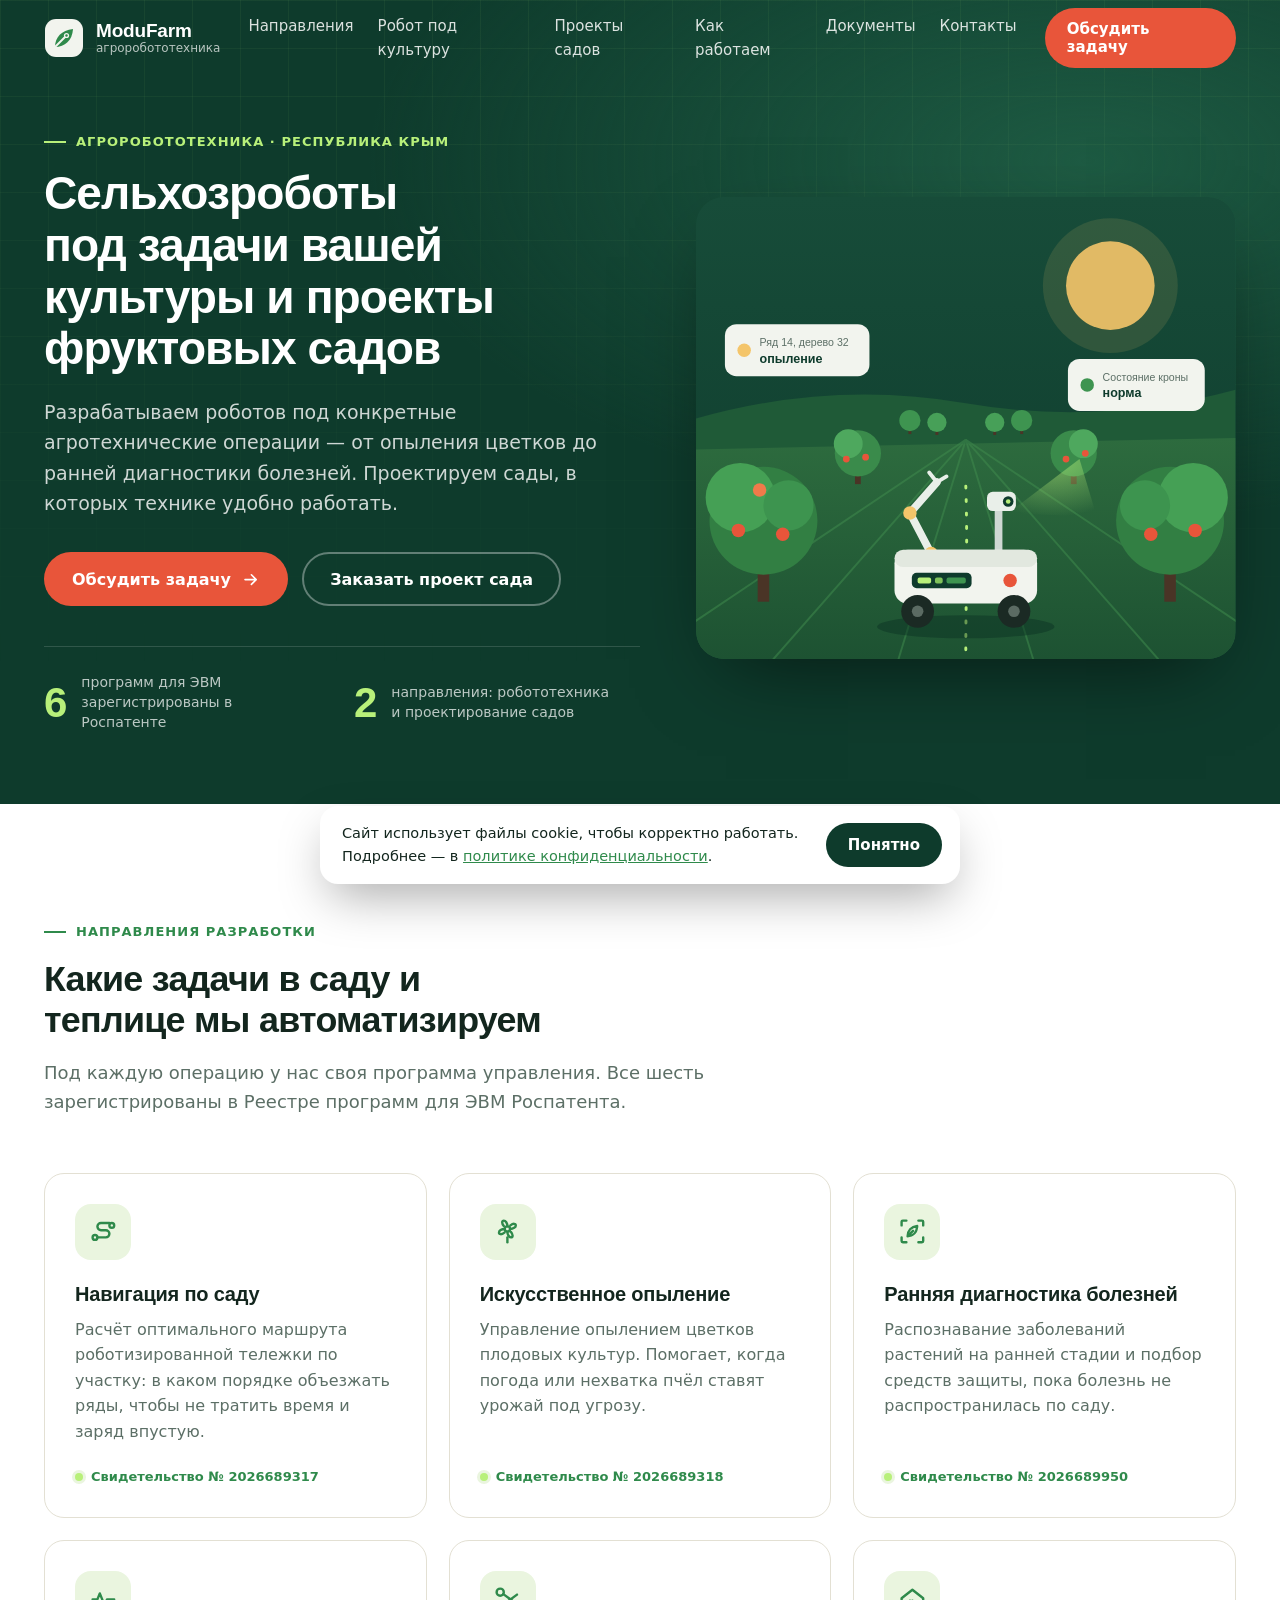
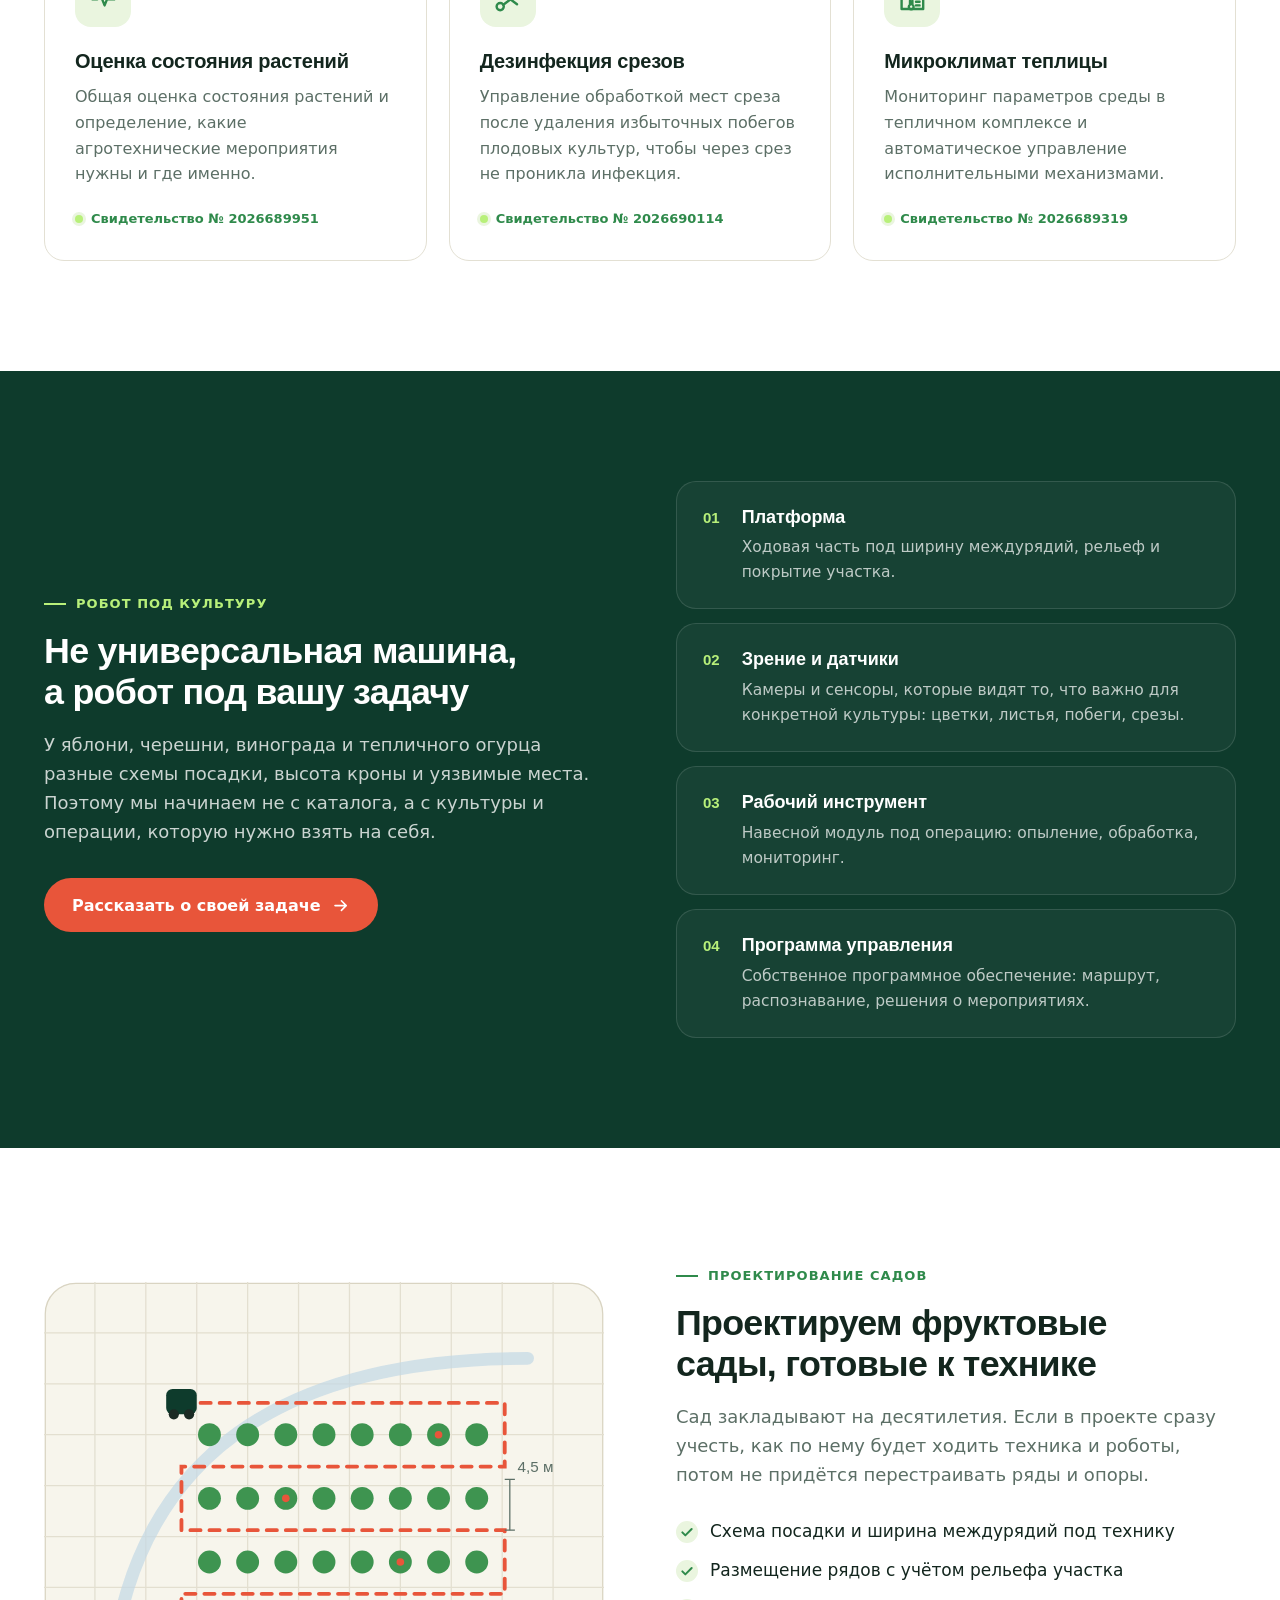
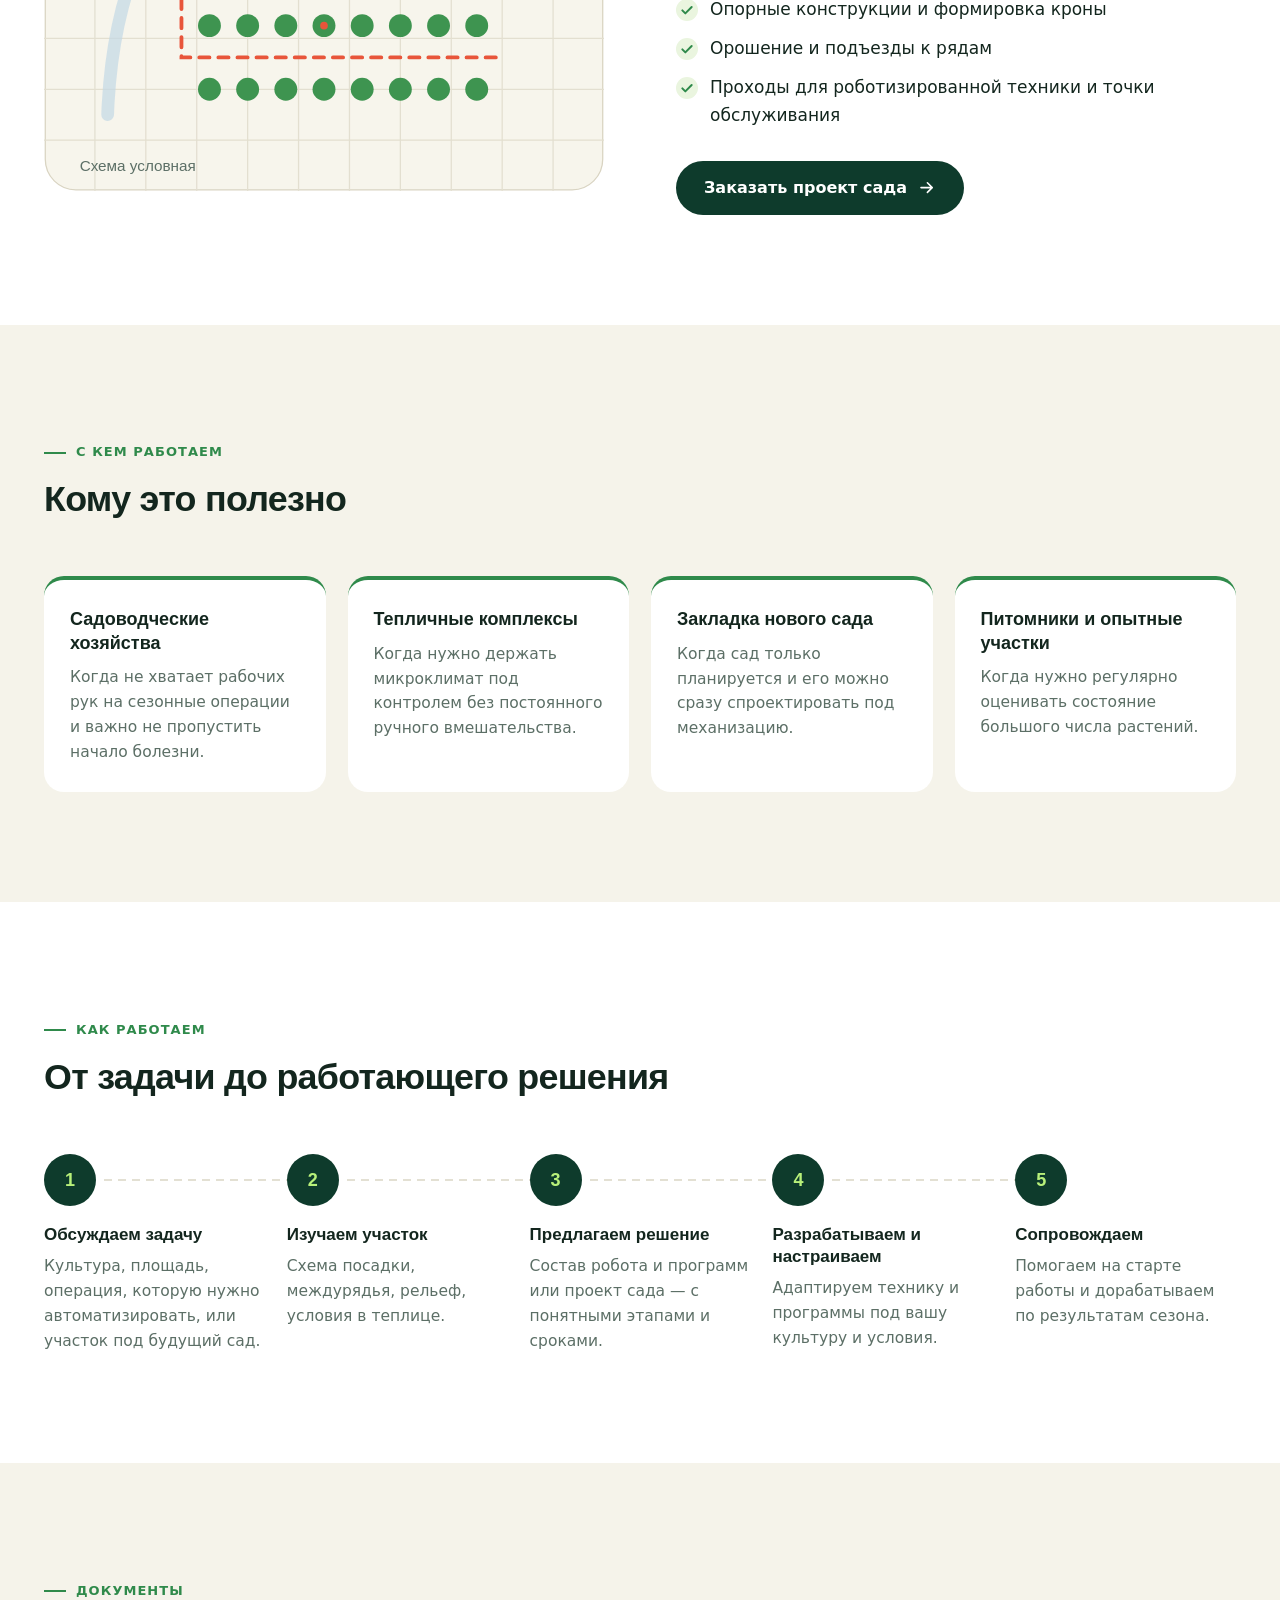
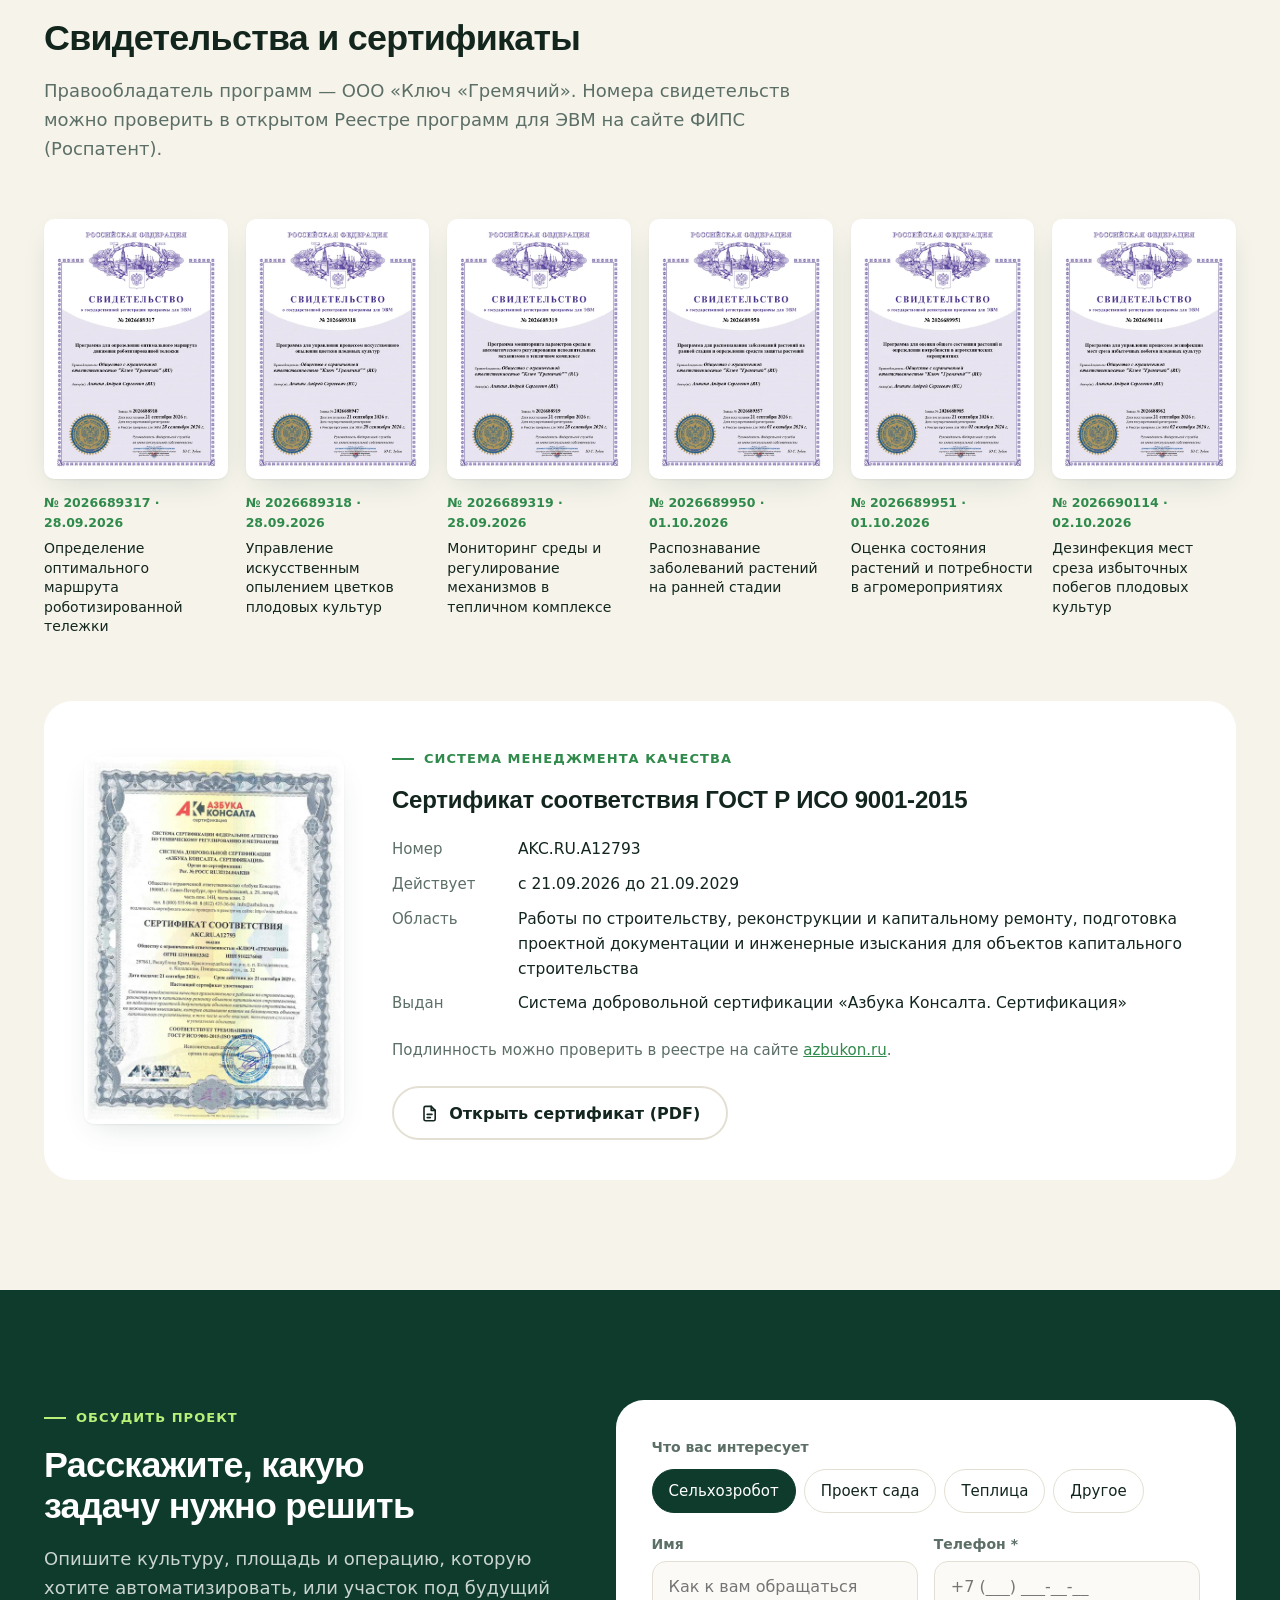
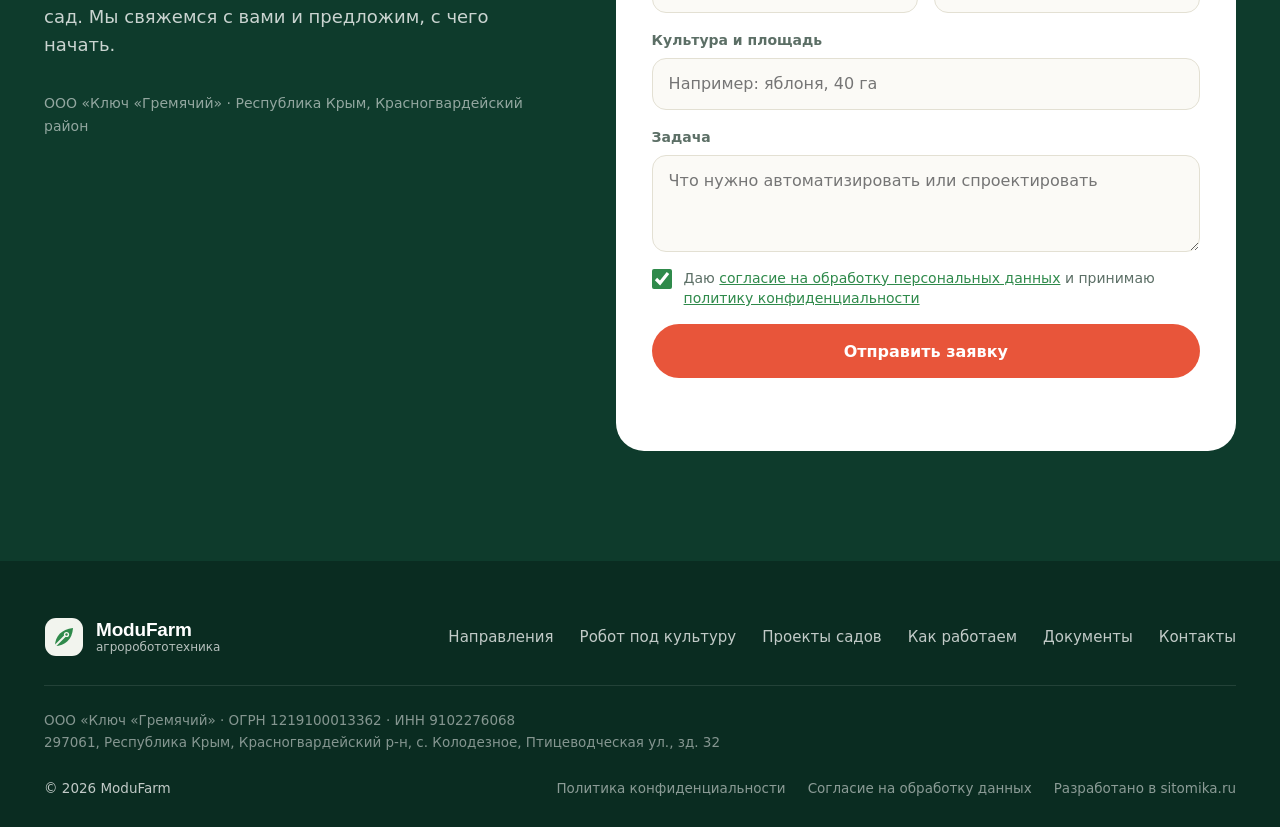
==== index.html @ 0eb7233c "Сайт ModuFarm: сельхозроботы и проектирование фруктовых садов Одностраничный сайт ООО «Ключ «Гремячи" ====
<!doctype html>
<html lang="ru">
<head>
  <meta charset="utf-8">
  <meta name="viewport" content="width=device-width, initial-scale=1, viewport-fit=cover">
  <title>ModuFarm — сельхозроботы и проектирование фруктовых садов</title>
  <meta name="description" content="Разрабатываем сельхозроботов под агротехнические задачи разных культур: опыление, диагностика болезней, оценка состояния растений, обработка срезов, микроклимат теплиц. Проектируем фруктовые сады.">
  <!-- ЗАПОЛНИТЬ: DOMAIN — адрес сайта (здесь, в robots.txt, sitemap.xml, config.php) -->
  <link rel="canonical" href="https://DOMAIN/">
  <meta name="theme-color" content="#0e3b2c">

  <meta property="og:type" content="website">
  <meta property="og:locale" content="ru_RU">
  <meta property="og:site_name" content="ModuFarm">
  <meta property="og:title" content="ModuFarm — сельхозроботы и проектирование фруктовых садов">
  <meta property="og:description" content="Роботы под задачи конкретной культуры и сады, в которых технике удобно работать.">
  <meta property="og:url" content="https://DOMAIN/">
  <meta property="og:image" content="https://DOMAIN/img/og.jpg">
  <meta name="twitter:card" content="summary_large_image">

  <link rel="icon" href="favicon.svg" type="image/svg+xml">
  <link rel="apple-touch-icon" href="img/apple-touch-icon.png">
  <link rel="preload" href="fonts/unbounded-cyr.woff2" as="font" type="font/woff2" crossorigin>
  <link rel="preload" href="fonts/inter-cyr.woff2" as="font" type="font/woff2" crossorigin>
  <link rel="stylesheet" href="css/style.css">

  <script type="application/ld+json">
  {
    "@context": "https://schema.org",
    "@type": "Organization",
    "name": "ModuFarm",
    "legalName": "ООО «Ключ «Гремячий»",
    "url": "https://DOMAIN/",
    "logo": "https://DOMAIN/img/apple-touch-icon.png",
    "taxID": "9102276068",
    "address": {
      "@type": "PostalAddress",
      "postalCode": "297061",
      "addressCountry": "RU",
      "addressRegion": "Республика Крым",
      "addressLocality": "с. Колодезное",
      "streetAddress": "Птицеводческая ул., зд. 32"
    },
    "description": "Разработка сельскохозяйственных роботов под агротехнические задачи и проектирование фруктовых садов."
  }
  </script>
</head>
<body>

<svg width="0" height="0" style="position:absolute" aria-hidden="true">
  <symbol id="i-logo" viewBox="0 0 40 40">
    <rect x="1" y="1" width="38" height="38" rx="11" fill="var(--logo-bg, #0e3b2c)"/>
    <path d="M11 29c0-9.5 6.5-17 18-18-0.6 11.6-8.2 18-18 18z" fill="var(--logo-leaf, #9fdc6a)"/>
    <path d="M11 29 22.5 17.5" stroke="var(--logo-bg, #0e3b2c)" stroke-width="2" stroke-linecap="round"/>
    <circle cx="22.5" cy="17.5" r="2.6" fill="var(--logo-bg, #0e3b2c)"/>
    <circle cx="22.5" cy="17.5" r="1.2" fill="var(--logo-leaf, #9fdc6a)"/>
  </symbol>
  <symbol id="i-route" viewBox="0 0 24 24"><path d="M5 19a2 2 0 1 0 0-4 2 2 0 0 0 0 4zM19 9a2 2 0 1 0 0-4 2 2 0 0 0 0 4z"/><path d="M7 17h7a3 3 0 0 0 0-6H10a3 3 0 0 1 0-6h7"/></symbol>
  <symbol id="i-flower" viewBox="0 0 24 24"><circle cx="12" cy="10" r="2.2"/><path d="M12 7.8C12 5 10.5 3 9 3S7 5 9 7.5M14.2 10c2.8 0 4.8-1.5 4.8-3s-2-2-4.5 0M12 12.2c0 2.8 1.5 4.8 3 4.8s2-2 0-4.5M9.8 10C7 10 5 11.5 5 13s2 2 4.5 0"/><path d="M12 17v4"/></symbol>
  <symbol id="i-leafscan" viewBox="0 0 24 24"><path d="M3 7V4a1 1 0 0 1 1-1h3M17 3h3a1 1 0 0 1 1 1v3M21 17v3a1 1 0 0 1-1 1h-3M7 21H4a1 1 0 0 1-1-1v-3"/><path d="M8 16c0-4.5 3-8 8-8.5-.3 5.4-3.6 8.5-8 8.5zM8 16l4.5-4.5"/></symbol>
  <symbol id="i-pulse" viewBox="0 0 24 24"><path d="M3 12h4l2-5 4 10 2-5h6"/></symbol>
  <symbol id="i-cut" viewBox="0 0 24 24"><circle cx="6" cy="6" r="3"/><circle cx="6" cy="18" r="3"/><path d="M8.6 7.6 20 16M8.6 16.4 20 8"/></symbol>
  <symbol id="i-climate" viewBox="0 0 24 24"><path d="M3 11 12 4l9 7v9H3z"/><path d="M10 13v3.5a2 2 0 1 0 2 0V13"/><path d="M15 14h3M15 17h3"/></symbol>
  <symbol id="i-arrow" viewBox="0 0 24 24"><path d="M5 12h14M13 6l6 6-6 6"/></symbol>
  <symbol id="i-doc" viewBox="0 0 24 24"><path d="M14 3H7a2 2 0 0 0-2 2v14a2 2 0 0 0 2 2h10a2 2 0 0 0 2-2V8z"/><path d="M14 3v5h5M9 13h6M9 17h4"/></symbol>
  <symbol id="i-check" viewBox="0 0 24 24"><path d="m5 12.5 4.5 4.5L19 7.5"/></symbol>
</svg>

<header class="header" data-header>
  <div class="container header__inner">
    <a class="logo" href="#top" aria-label="ModuFarm — на главную">
      <svg class="logo__mark" width="40" height="40"><use href="#i-logo"/></svg>
      <span class="logo__text"><span class="logo__name">ModuFarm</span><span class="logo__sub">агроробототехника</span></span>
    </a>
    <nav class="nav" data-nav aria-label="Разделы">
      <a href="#napravleniya">Направления</a>
      <a href="#robot">Робот под культуру</a>
      <a href="#sady">Проекты садов</a>
      <a href="#etapy">Как работаем</a>
      <a href="#dokumenty">Документы</a>
      <a href="#zayavka">Контакты</a>
    </nav>
    <a class="btn btn--accent btn--sm header__cta" href="#zayavka">Обсудить задачу</a>
    <button class="burger" type="button" aria-label="Открыть меню" aria-expanded="false" data-burger><span></span><span></span><span></span></button>
  </div>
</header>

<main id="top">

  <!-- ===== Первый экран ===== -->
  <section class="hero">
    <div class="hero__grid-bg" aria-hidden="true"></div>
    <div class="container hero__inner">
      <div class="hero__text">
        <p class="eyebrow eyebrow--light">Агроробототехника · Республика Крым</p>
        <h1 class="hero__title">Сельхозроботы под задачи вашей культуры и&nbsp;проекты фруктовых садов</h1>
        <p class="hero__lead">Разрабатываем роботов под конкретные агротехнические операции — от опыления цветков до ранней диагностики болезней. Проектируем сады, в которых технике удобно работать.</p>
        <div class="hero__actions">
          <a class="btn btn--accent" href="#zayavka" data-topic="Сельхозробот под задачу">Обсудить задачу <svg class="ic"><use href="#i-arrow"/></svg></a>
          <a class="btn btn--ghost-light" href="#zayavka" data-topic="Проект фруктового сада">Заказать проект сада</a>
        </div>
        <ul class="hero__facts">
          <li><b>6</b><span>программ для ЭВМ зарегистрированы в Роспатенте</span></li>
          <li><b>2</b><span>направления: робототехника и&nbsp;проектирование садов</span></li>
        </ul>
      </div>

      <div class="hero__art" aria-hidden="true">
        <!-- Иллюстрация: роботизированная тележка в междурядье сада. Нарисована для сайта, не фото продукции. -->
        <svg viewBox="0 0 560 480" class="hero__svg">
          <defs>
            <linearGradient id="g-sky" x1="0" y1="0" x2="0" y2="1">
              <stop offset="0" stop-color="#174c39"/><stop offset="1" stop-color="#0e3b2c"/>
            </linearGradient>
            <linearGradient id="g-ground" x1="0" y1="0" x2="0" y2="1">
              <stop offset="0" stop-color="#2d6b3e"/><stop offset="1" stop-color="#1d5232"/>
            </linearGradient>
            <radialGradient id="g-scan" cx="0.5" cy="0" r="1">
              <stop offset="0" stop-color="#b8f07a" stop-opacity=".55"/><stop offset="1" stop-color="#b8f07a" stop-opacity="0"/>
            </radialGradient>
            <clipPath id="c-card"><rect x="0" y="0" width="560" height="480" rx="28"/></clipPath>
          </defs>
          <g clip-path="url(#c-card)">
            <rect width="560" height="480" fill="url(#g-sky)"/>
            <circle cx="430" cy="92" r="46" fill="#f4c56a" opacity=".9"/>
            <circle cx="430" cy="92" r="70" fill="#f4c56a" opacity=".12"/>
            <path d="M0 230 Q140 190 280 214 T560 200 V480 H0z" fill="#1f5a37"/>
            <path d="M0 262 L560 250 V480 H0z" fill="url(#g-ground)"/>
            <!-- ряды в перспективе -->
            <g stroke="#3f8a4d" stroke-width="2" opacity=".55">
              <path d="M280 252 L-60 480"/><path d="M280 252 L80 480"/><path d="M280 252 L210 480"/>
              <path d="M280 252 L350 480"/><path d="M280 252 L480 480"/><path d="M280 252 L620 480"/>
            </g>
            <!-- деревья: дальний план -->
            <g class="trees-far">
              <g transform="translate(222 236)"><rect x="-1.5" y="0" width="3" height="10" fill="#4a3426"/><circle r="11" cy="-4" fill="#3e9450"/></g>
              <g transform="translate(250 238)"><rect x="-1.5" y="0" width="3" height="9" fill="#4a3426"/><circle r="10" cy="-4" fill="#47a058"/></g>
              <g transform="translate(310 238)"><rect x="-1.5" y="0" width="3" height="9" fill="#4a3426"/><circle r="10" cy="-4" fill="#47a058"/></g>
              <g transform="translate(338 236)"><rect x="-1.5" y="0" width="3" height="10" fill="#4a3426"/><circle r="11" cy="-4" fill="#3e9450"/></g>
            </g>
            <!-- средний план -->
            <g>
              <g transform="translate(168 276)"><rect x="-3" y="0" width="6" height="22" fill="#4a3426"/><circle r="24" cy="-10" fill="#3a8b4b"/><circle r="15" cx="-10" cy="-20" fill="#4ea85e"/><circle cx="8" cy="-6" r="3.5" fill="#e8553a"/><circle cx="-12" cy="-4" r="3.5" fill="#e8553a"/></g>
              <g transform="translate(392 276)"><rect x="-3" y="0" width="6" height="22" fill="#4a3426"/><circle r="24" cy="-10" fill="#3a8b4b"/><circle r="15" cx="10" cy="-20" fill="#4ea85e"/><circle cx="-8" cy="-4" r="3.5" fill="#e8553a"/><circle cx="12" cy="-10" r="3.5" fill="#e8553a"/></g>
            </g>
            <!-- ближний план -->
            <g>
              <g transform="translate(70 360)"><rect x="-6" y="0" width="12" height="60" fill="#4a3426"/><circle r="56" cy="-24" fill="#327f43"/><circle r="36" cx="-24" cy="-48" fill="#45a055"/><circle r="26" cx="26" cy="-40" fill="#3d944f"/><circle cx="20" cy="-10" r="7" fill="#e8553a"/><circle cx="-26" cy="-14" r="7" fill="#e8553a"/><circle cx="-4" cy="-56" r="7" fill="#f07a4a"/></g>
              <g transform="translate(492 360)"><rect x="-6" y="0" width="12" height="60" fill="#4a3426"/><circle r="56" cy="-24" fill="#327f43"/><circle r="36" cx="24" cy="-48" fill="#45a055"/><circle r="26" cx="-26" cy="-40" fill="#3d944f"/><circle cx="-20" cy="-10" r="7" fill="#e8553a"/><circle cx="26" cy="-14" r="7" fill="#e8553a"/></g>
            </g>
            <!-- маршрут -->
            <path class="hero__route" d="M280 470 C280 420 282 360 280 300" stroke="#b8f07a" stroke-width="3" stroke-dasharray="2 12" stroke-linecap="round" fill="none"/>
            <!-- робот -->
            <g class="hero__robot" transform="translate(280 392)">
              <ellipse cx="0" cy="54" rx="92" ry="12" fill="#0b2f22" opacity=".45"/>
              <!-- скан-луч -->
              <path class="hero__beam" d="M44 -64 L118 -120 L136 -60 Z" fill="url(#g-scan)"/>
              <!-- мачта и камера -->
              <rect x="30" y="-70" width="8" height="52" rx="3" fill="#cfd8d3"/>
              <rect x="22" y="-86" width="30" height="20" rx="6" fill="#e9efe9"/>
              <circle cx="44" cy="-76" r="5.5" fill="#0e3b2c"/><circle cx="44" cy="-76" r="2.4" fill="#b8f07a"/>
              <!-- манипулятор -->
              <path d="M-36 -22 L-58 -64 L-30 -96" stroke="#e9efe9" stroke-width="8" stroke-linecap="round" stroke-linejoin="round" fill="none"/>
              <circle cx="-58" cy="-64" r="7" fill="#f4c56a"/><circle cx="-36" cy="-22" r="7" fill="#f4c56a"/>
              <path d="M-30 -96 l-8 -10 M-30 -96 l10 -6" stroke="#e9efe9" stroke-width="4" stroke-linecap="round"/>
              <!-- корпус -->
              <rect x="-74" y="-26" width="148" height="56" rx="14" fill="#f2f4ee"/>
              <rect x="-74" y="-26" width="148" height="18" rx="9" fill="#e2e8df"/>
              <rect x="-56" y="-2" width="62" height="16" rx="5" fill="#0e3b2c"/>
              <rect x="-50" y="3" width="14" height="6" rx="2" fill="#b8f07a"/><rect x="-32" y="3" width="8" height="6" rx="2" fill="#7fc25a"/><rect x="-20" y="3" width="20" height="6" rx="2" fill="#3e9450"/>
              <circle cx="46" cy="6" r="7" fill="#e8553a"/>
              <!-- колёса -->
              <g fill="#1b2a24"><circle cx="-50" cy="38" r="17"/><circle cx="50" cy="38" r="17"/></g>
              <g fill="#5b6b63"><circle cx="-50" cy="38" r="6"/><circle cx="50" cy="38" r="6"/></g>
            </g>
            <!-- метки данных -->
            <g class="hero__tag" transform="translate(386 168)">
              <rect width="142" height="54" rx="12" fill="#f2f4ee"/>
              <circle cx="20" cy="27" r="7" fill="#3e9450"/>
              <text x="36" y="23" font-family="Inter, sans-serif" font-size="11" fill="#5c6f66">Состояние кроны</text>
              <text x="36" y="40" font-family="Inter, sans-serif" font-size="13" font-weight="700" fill="#0e3b2c">норма</text>
            </g>
            <g class="hero__tag hero__tag--2" transform="translate(30 132)">
              <rect width="150" height="54" rx="12" fill="#f2f4ee"/>
              <circle cx="20" cy="27" r="7" fill="#f4c56a"/>
              <text x="36" y="23" font-family="Inter, sans-serif" font-size="11" fill="#5c6f66">Ряд 14, дерево 32</text>
              <text x="36" y="40" font-family="Inter, sans-serif" font-size="13" font-weight="700" fill="#0e3b2c">опыление</text>
            </g>
          </g>
        </svg>
      </div>
    </div>
  </section>

  <!-- ===== Направления (по свидетельствам Роспатента) ===== -->
  <section class="section" id="napravleniya">
    <div class="container">
      <div class="section__head">
        <p class="eyebrow">Направления разработки</p>
        <h2 class="section__title">Какие задачи в саду и теплице мы автоматизируем</h2>
        <p class="section__lead">Под каждую операцию у нас своя программа управления. Все шесть зарегистрированы в Реестре программ для ЭВМ Роспатента.</p>
      </div>

      <div class="cards">
        <article class="card reveal">
          <div class="card__icon"><svg class="ic"><use href="#i-route"/></svg></div>
          <h3 class="card__title">Навигация по саду</h3>
          <p>Расчёт оптимального маршрута роботизированной тележки по участку: в каком порядке объезжать ряды, чтобы не тратить время и заряд впустую.</p>
          <a class="card__doc" href="docs/svidetelstvo-2026689317.pdf" target="_blank" rel="noopener">Свидетельство № 2026689317</a>
        </article>
        <article class="card reveal">
          <div class="card__icon"><svg class="ic"><use href="#i-flower"/></svg></div>
          <h3 class="card__title">Искусственное опыление</h3>
          <p>Управление опылением цветков плодовых культур. Помогает, когда погода или нехватка пчёл ставят урожай под угрозу.</p>
          <a class="card__doc" href="docs/svidetelstvo-2026689318.pdf" target="_blank" rel="noopener">Свидетельство № 2026689318</a>
        </article>
        <article class="card reveal">
          <div class="card__icon"><svg class="ic"><use href="#i-leafscan"/></svg></div>
          <h3 class="card__title">Ранняя диагностика болезней</h3>
          <p>Распознавание заболеваний растений на ранней стадии и подбор средств защиты, пока болезнь не распространилась по саду.</p>
          <a class="card__doc" href="docs/svidetelstvo-2026689950.pdf" target="_blank" rel="noopener">Свидетельство № 2026689950</a>
        </article>
        <article class="card reveal">
          <div class="card__icon"><svg class="ic"><use href="#i-pulse"/></svg></div>
          <h3 class="card__title">Оценка состояния растений</h3>
          <p>Общая оценка состояния растений и определение, какие агротехнические мероприятия нужны и где именно.</p>
          <a class="card__doc" href="docs/svidetelstvo-2026689951.pdf" target="_blank" rel="noopener">Свидетельство № 2026689951</a>
        </article>
        <article class="card reveal">
          <div class="card__icon"><svg class="ic"><use href="#i-cut"/></svg></div>
          <h3 class="card__title">Дезинфекция срезов</h3>
          <p>Управление обработкой мест среза после удаления избыточных побегов плодовых культур, чтобы через срез не проникла инфекция.</p>
          <a class="card__doc" href="docs/svidetelstvo-2026690114.pdf" target="_blank" rel="noopener">Свидетельство № 2026690114</a>
        </article>
        <article class="card reveal">
          <div class="card__icon"><svg class="ic"><use href="#i-climate"/></svg></div>
          <h3 class="card__title">Микроклимат теплицы</h3>
          <p>Мониторинг параметров среды в тепличном комплексе и автоматическое управление исполнительными механизмами.</p>
          <a class="card__doc" href="docs/svidetelstvo-2026689319.pdf" target="_blank" rel="noopener">Свидетельство № 2026689319</a>
        </article>
      </div>
    </div>
  </section>

  <!-- ===== Робот под культуру ===== -->
  <!-- ПОДТВЕРДИТЬ у заказчика: состав робота и подход описаны в общем виде, без ТТХ -->
  <section class="section section--dark" id="robot">
    <div class="container split">
      <div class="split__text">
        <p class="eyebrow eyebrow--light">Робот под культуру</p>
        <h2 class="section__title">Не универсальная машина, а&nbsp;робот под вашу задачу</h2>
        <p class="section__lead section__lead--light">У яблони, черешни, винограда и тепличного огурца разные схемы посадки, высота кроны и уязвимые места. Поэтому мы начинаем не с каталога, а с культуры и операции, которую нужно взять на себя.</p>
        <a class="btn btn--accent" href="#zayavka" data-topic="Сельхозробот под задачу">Рассказать о своей задаче <svg class="ic"><use href="#i-arrow"/></svg></a>
      </div>
      <ol class="layers">
        <li class="layers__item reveal"><span class="layers__num">01</span><div><h3>Платформа</h3><p>Ходовая часть под ширину междурядий, рельеф и покрытие участка.</p></div></li>
        <li class="layers__item reveal"><span class="layers__num">02</span><div><h3>Зрение и датчики</h3><p>Камеры и сенсоры, которые видят то, что важно для конкретной культуры: цветки, листья, побеги, срезы.</p></div></li>
        <li class="layers__item reveal"><span class="layers__num">03</span><div><h3>Рабочий инструмент</h3><p>Навесной модуль под операцию: опыление, обработка, мониторинг.</p></div></li>
        <li class="layers__item reveal"><span class="layers__num">04</span><div><h3>Программа управления</h3><p>Собственное программное обеспечение: маршрут, распознавание, решения о мероприятиях.</p></div></li>
      </ol>
    </div>
  </section>

  <!-- ===== Проектирование садов ===== -->
  <!-- ПОДТВЕРДИТЬ у заказчика: состав проекта сада (пункты ниже — типовые разделы) -->
  <section class="section" id="sady">
    <div class="container split split--reverse">
      <div class="split__text">
        <p class="eyebrow">Проектирование садов</p>
        <h2 class="section__title">Проектируем фруктовые сады, готовые к&nbsp;технике</h2>
        <p class="section__lead">Сад закладывают на десятилетия. Если в проекте сразу учесть, как по нему будет ходить техника и роботы, потом не придётся перестраивать ряды и опоры.</p>
        <ul class="ticks">
          <li><svg class="ic"><use href="#i-check"/></svg>Схема посадки и ширина междурядий под технику</li>
          <li><svg class="ic"><use href="#i-check"/></svg>Размещение рядов с учётом рельефа участка</li>
          <li><svg class="ic"><use href="#i-check"/></svg>Опорные конструкции и формировка кроны</li>
          <li><svg class="ic"><use href="#i-check"/></svg>Орошение и подъезды к рядам</li>
          <li><svg class="ic"><use href="#i-check"/></svg>Проходы для роботизированной техники и точки обслуживания</li>
        </ul>
        <a class="btn btn--primary" href="#zayavka" data-topic="Проект фруктового сада">Заказать проект сада <svg class="ic"><use href="#i-arrow"/></svg></a>
      </div>
      <div class="plan reveal" aria-hidden="true">
        <!-- Схема сада: условная иллюстрация -->
        <svg viewBox="0 0 440 400" class="plan__svg">
          <rect x="1" y="1" width="438" height="398" rx="24" fill="#f7f5ec" stroke="#d9d4c2"/>
          <g stroke="#e3dfd0" stroke-width="1">
            <path d="M40 0v400M80 0v400M120 0v400M160 0v400M200 0v400M240 0v400M280 0v400M320 0v400M360 0v400M400 0v400"/>
            <path d="M0 40h440M0 80h440M0 120h440M0 160h440M0 200h440M0 240h440M0 280h440M0 320h440M0 360h440"/>
          </g>
          <path d="M50 340 Q60 60 380 60" stroke="#c3d9e6" stroke-width="10" fill="none" stroke-linecap="round" opacity=".7"/>
          <g fill="#3e9450">
            <defs><g id="row"><circle cx="0" cy="0" r="9"/><circle cx="30" cy="0" r="9"/><circle cx="60" cy="0" r="9"/><circle cx="90" cy="0" r="9"/><circle cx="120" cy="0" r="9"/><circle cx="150" cy="0" r="9"/><circle cx="180" cy="0" r="9"/><circle cx="210" cy="0" r="9"/></g></defs>
            <use href="#row" x="130" y="120"/><use href="#row" x="130" y="170"/><use href="#row" x="130" y="220"/><use href="#row" x="130" y="270"/><use href="#row" x="130" y="320"/>
          </g>
          <g fill="#e8553a"><circle cx="190" cy="170" r="3"/><circle cx="280" cy="220" r="3"/><circle cx="220" cy="270" r="3"/><circle cx="310" cy="120" r="3"/></g>
          <path d="M108 95 H362 V145 H108 V195 H362 V245 H108 V295 H362" stroke="#e8553a" stroke-width="3" stroke-dasharray="8 7" fill="none" stroke-linecap="round"/>
          <g transform="translate(96 84)"><rect width="24" height="20" rx="5" fill="#0e3b2c"/><circle cx="6" cy="20" r="4" fill="#1b2a24"/><circle cx="18" cy="20" r="4" fill="#1b2a24"/></g>
          <g font-family="Inter, sans-serif" font-size="12" fill="#5c6f66">
            <text x="372" y="149">4,5 м</text>
            <path d="M366 155 v40" stroke="#5c6f66"/><path d="M362 155h8M362 195h8" stroke="#5c6f66"/>
            <text x="28" y="384">Схема условная</text>
          </g>
        </svg>
      </div>
    </div>
  </section>

  <!-- ===== Для кого ===== -->
  <section class="section section--soft">
    <div class="container">
      <div class="section__head">
        <p class="eyebrow">С кем работаем</p>
        <h2 class="section__title">Кому это полезно</h2>
      </div>
      <div class="audience">
        <div class="audience__item reveal"><h3>Садоводческие хозяйства</h3><p>Когда не хватает рабочих рук на сезонные операции и важно не пропустить начало болезни.</p></div>
        <div class="audience__item reveal"><h3>Тепличные комплексы</h3><p>Когда нужно держать микроклимат под контролем без постоянного ручного вмешательства.</p></div>
        <div class="audience__item reveal"><h3>Закладка нового сада</h3><p>Когда сад только планируется и его можно сразу спроектировать под механизацию.</p></div>
        <div class="audience__item reveal"><h3>Питомники и опытные участки</h3><p>Когда нужно регулярно оценивать состояние большого числа растений.</p></div>
      </div>
    </div>
  </section>

  <!-- ===== Этапы ===== -->
  <!-- ПОДТВЕРДИТЬ у заказчика: порядок работы -->
  <section class="section" id="etapy">
    <div class="container">
      <div class="section__head">
        <p class="eyebrow">Как работаем</p>
        <h2 class="section__title">От задачи до работающего решения</h2>
      </div>
      <ol class="steps">
        <li class="steps__item reveal"><span class="steps__num">1</span><h3>Обсуждаем задачу</h3><p>Культура, площадь, операция, которую нужно автоматизировать, или участок под будущий сад.</p></li>
        <li class="steps__item reveal"><span class="steps__num">2</span><h3>Изучаем участок</h3><p>Схема посадки, междурядья, рельеф, условия в теплице.</p></li>
        <li class="steps__item reveal"><span class="steps__num">3</span><h3>Предлагаем решение</h3><p>Состав робота и программ или проект сада — с понятными этапами и сроками.</p></li>
        <li class="steps__item reveal"><span class="steps__num">4</span><h3>Разрабатываем и настраиваем</h3><p>Адаптируем технику и программы под вашу культуру и условия.</p></li>
        <li class="steps__item reveal"><span class="steps__num">5</span><h3>Сопровождаем</h3><p>Помогаем на старте работы и дорабатываем по результатам сезона.</p></li>
      </ol>
    </div>
  </section>

  <!-- ===== Документы ===== -->
  <section class="section section--soft" id="dokumenty">
    <div class="container">
      <div class="section__head">
        <p class="eyebrow">Документы</p>
        <h2 class="section__title">Свидетельства и сертификаты</h2>
        <p class="section__lead">Правообладатель программ — ООО «Ключ «Гремячий». Номера свидетельств можно проверить в открытом Реестре программ для ЭВМ на сайте ФИПС (Роспатент).</p>
      </div>

      <div class="docs">
        <a class="doc reveal" href="docs/svidetelstvo-2026689317.pdf" target="_blank" rel="noopener">
          <img src="img/docs/svidetelstvo-2026689317.webp" width="560" height="792" loading="lazy" alt="Свидетельство о государственной регистрации программы для ЭВМ № 2026689317">
          <span class="doc__num">№ 2026689317 · 28.09.2026</span>
          <span class="doc__name">Определение оптимального маршрута роботизированной тележки</span>
        </a>
        <a class="doc reveal" href="docs/svidetelstvo-2026689318.pdf" target="_blank" rel="noopener">
          <img src="img/docs/svidetelstvo-2026689318.webp" width="560" height="792" loading="lazy" alt="Свидетельство о государственной регистрации программы для ЭВМ № 2026689318">
          <span class="doc__num">№ 2026689318 · 28.09.2026</span>
          <span class="doc__name">Управление искусственным опылением цветков плодовых культур</span>
        </a>
        <a class="doc reveal" href="docs/svidetelstvo-2026689319.pdf" target="_blank" rel="noopener">
          <img src="img/docs/svidetelstvo-2026689319.webp" width="560" height="792" loading="lazy" alt="Свидетельство о государственной регистрации программы для ЭВМ № 2026689319">
          <span class="doc__num">№ 2026689319 · 28.09.2026</span>
          <span class="doc__name">Мониторинг среды и регулирование механизмов в тепличном комплексе</span>
        </a>
        <a class="doc reveal" href="docs/svidetelstvo-2026689950.pdf" target="_blank" rel="noopener">
          <img src="img/docs/svidetelstvo-2026689950.webp" width="560" height="792" loading="lazy" alt="Свидетельство о государственной регистрации программы для ЭВМ № 2026689950">
          <span class="doc__num">№ 2026689950 · 01.10.2026</span>
          <span class="doc__name">Распознавание заболеваний растений на ранней стадии</span>
        </a>
        <a class="doc reveal" href="docs/svidetelstvo-2026689951.pdf" target="_blank" rel="noopener">
          <img src="img/docs/svidetelstvo-2026689951.webp" width="560" height="792" loading="lazy" alt="Свидетельство о государственной регистрации программы для ЭВМ № 2026689951">
          <span class="doc__num">№ 2026689951 · 01.10.2026</span>
          <span class="doc__name">Оценка состояния растений и потребности в агромероприятиях</span>
        </a>
        <a class="doc reveal" href="docs/svidetelstvo-2026690114.pdf" target="_blank" rel="noopener">
          <img src="img/docs/svidetelstvo-2026690114.webp" width="560" height="792" loading="lazy" alt="Свидетельство о государственной регистрации программы для ЭВМ № 2026690114">
          <span class="doc__num">№ 2026690114 · 02.10.2026</span>
          <span class="doc__name">Дезинфекция мест среза избыточных побегов плодовых культур</span>
        </a>
      </div>

      <!-- Сертификат ИСО касается системы менеджмента качества (область — строительство и проектная документация),
           а не продукции. По условиям разрешения знак нельзя подавать как знак качества продукции — не ставить рядом с роботами. -->
      <div class="iso reveal">
        <a class="iso__img" href="docs/sertifikat-iso-9001.pdf" target="_blank" rel="noopener">
          <img src="img/docs/sertifikat-iso-9001-1.webp" width="560" height="792" loading="lazy" alt="Сертификат соответствия AKC.RU.A12793 системы менеджмента качества ГОСТ Р ИСО 9001-2015">
        </a>
        <div class="iso__text">
          <p class="eyebrow">Система менеджмента качества</p>
          <h3>Сертификат соответствия ГОСТ Р ИСО 9001-2015</h3>
          <dl class="iso__list">
            <div><dt>Номер</dt><dd>AKC.RU.A12793</dd></div>
            <div><dt>Действует</dt><dd>с 21.09.2026 до 21.09.2029</dd></div>
            <div><dt>Область</dt><dd>Работы по строительству, реконструкции и капитальному ремонту, подготовка проектной документации и инженерные изыскания для объектов капитального строительства</dd></div>
            <div><dt>Выдан</dt><dd>Система добровольной сертификации «Азбука Консалта. Сертификация»</dd></div>
          </dl>
          <p class="iso__note">Подлинность можно проверить в реестре на сайте <a href="http://www.azbukon.ru" target="_blank" rel="noopener">azbukon.ru</a>.</p>
          <a class="btn btn--ghost" href="docs/sertifikat-iso-9001.pdf" target="_blank" rel="noopener"><svg class="ic"><use href="#i-doc"/></svg>Открыть сертификат (PDF)</a>
        </div>
      </div>
    </div>
  </section>

  <!-- ===== Заявка ===== -->
  <section class="section section--dark" id="zayavka">
    <div class="container lead">
      <div class="lead__text">
        <p class="eyebrow eyebrow--light">Обсудить проект</p>
        <h2 class="section__title">Расскажите, какую задачу нужно решить</h2>
        <p class="section__lead section__lead--light">Опишите культуру, площадь и операцию, которую хотите автоматизировать, или участок под будущий сад. Мы свяжемся с вами и предложим, с чего начать.</p>
        <!-- ЗАПОЛНИТЬ: телефон и e-mail заказчика. Раскомментировать блок, когда будут данные.
        <ul class="lead__contacts">
          <li><a href="tel:+7XXXXXXXXXX" data-goal="phone_click">+7 (XXX) XXX-XX-XX</a></li>
          <li><a href="mailto:EMAIL">EMAIL</a></li>
        </ul>
        -->
        <p class="lead__addr">ООО «Ключ «Гремячий» · Республика Крым, Красногвардейский район</p>
      </div>

      <form class="form" action="send.php" method="post" novalidate data-form>
        <input type="hidden" name="form_name" value="main">
        <div class="form__trap" aria-hidden="true"><label>Сайт <input type="text" name="website" tabindex="-1" autocomplete="off"></label></div>

        <fieldset class="form__topics">
          <legend>Что вас интересует</legend>
          <label class="chip"><input type="radio" name="topic" value="Сельхозробот под задачу" checked><span>Сельхозробот</span></label>
          <label class="chip"><input type="radio" name="topic" value="Проект фруктового сада"><span>Проект сада</span></label>
          <label class="chip"><input type="radio" name="topic" value="Автоматизация теплицы"><span>Теплица</span></label>
          <label class="chip"><input type="radio" name="topic" value="Другое"><span>Другое</span></label>
        </fieldset>

        <div class="form__row">
          <label class="field"><span>Имя</span><input type="text" name="name" autocomplete="name" maxlength="80" placeholder="Как к вам обращаться"></label>
          <label class="field"><span>Телефон *</span><input type="tel" name="phone" autocomplete="tel" inputmode="tel" placeholder="+7 (___) ___-__-__" required data-phone></label>
        </div>
        <label class="field"><span>Культура и площадь</span><input type="text" name="crop" maxlength="200" placeholder="Например: яблоня, 40 га"></label>
        <label class="field"><span>Задача</span><textarea name="message" rows="3" maxlength="1500" placeholder="Что нужно автоматизировать или спроектировать"></textarea></label>

        <label class="consent">
          <input type="checkbox" name="consent" value="1" checked required>
          <span>Даю <a href="soglasie.html" target="_blank">согласие на обработку персональных данных</a> и принимаю <a href="politika.html" target="_blank">политику конфиденциальности</a></span>
        </label>

        <button class="btn btn--accent btn--block" type="submit">Отправить заявку</button>
        <p class="form__status" role="status" aria-live="polite" data-status></p>
      </form>
    </div>
  </section>
</main>

<footer class="footer">
  <div class="container">
    <div class="footer__top">
      <a class="logo logo--light" href="#top" aria-label="ModuFarm — наверх">
        <svg class="logo__mark" width="40" height="40"><use href="#i-logo"/></svg>
        <span class="logo__text"><span class="logo__name">ModuFarm</span><span class="logo__sub">агроробототехника</span></span>
      </a>
      <nav class="footer__nav" aria-label="Разделы">
        <a href="#napravleniya">Направления</a>
        <a href="#robot">Робот под культуру</a>
        <a href="#sady">Проекты садов</a>
        <a href="#etapy">Как работаем</a>
        <a href="#dokumenty">Документы</a>
        <a href="#zayavka">Контакты</a>
      </nav>
    </div>
    <p class="footer__legal">ООО «Ключ «Гремячий» · ОГРН 1219100013362 · ИНН 9102276068<br>297061, Республика Крым, Красногвардейский р-н, с. Колодезное, Птицеводческая ул., зд. 32</p>
    <div class="footer__bottom">
      <span>© <span class="js-year">2026</span> ModuFarm</span>
      <div class="footer-bottom-links">
        <a href="politika.html">Политика конфиденциальности</a>
        <a href="soglasie.html">Согласие на обработку данных</a>
        <a class="footer-credit" href="https://sitomika.ru/?utm_source=modufarm&amp;utm_medium=footer&amp;utm_campaign=client-sites" target="_blank" rel="noopener">Разработано в sitomika.ru</a>
      </div>
    </div>
  </div>
</footer>

<div class="cookie" data-cookie hidden>
  <p>Сайт использует файлы cookie, чтобы корректно работать. Подробнее — в <a href="politika.html">политике конфиденциальности</a>.</p>
  <button class="btn btn--sm btn--primary" type="button" data-cookie-ok>Понятно</button>
</div>

<script src="js/main.js" defer></script>
</body>
</html>
---- css/style.css ----
@font-face { font-family: "Unbounded"; src: url("../fonts/unbounded-cyr.woff2") format("woff2"); font-weight: 500 700; font-display: swap; unicode-range: U+0301, U+0400-045F, U+0490-0491, U+04B0-04B1, U+2116; }
@font-face { font-family: "Unbounded"; src: url("../fonts/unbounded-lat.woff2") format("woff2"); font-weight: 500 700; font-display: swap; unicode-range: U+0000-00FF, U+0131, U+0152-0153, U+02BB-02BC, U+02C6, U+02DA, U+02DC, U+2000-206F, U+20AC, U+2122, U+2191, U+2193, U+2212, U+2215, U+FEFF, U+FFFD; }
@font-face { font-family: "Inter"; src: url("../fonts/inter-cyr.woff2") format("woff2"); font-weight: 400 800; font-display: swap; unicode-range: U+0301, U+0400-045F, U+0490-0491, U+04B0-04B1, U+2116; }
@font-face { font-family: "Inter"; src: url("../fonts/inter-lat.woff2") format("woff2"); font-weight: 400 800; font-display: swap; unicode-range: U+0000-00FF, U+0131, U+0152-0153, U+02BB-02BC, U+02C6, U+02DA, U+02DC, U+2000-206F, U+20AC, U+2122, U+2191, U+2193, U+2212, U+2215, U+FEFF, U+FFFD; }

:root {
  --c-deep: #0e3b2c;      /* тёмно-зелёный: тёмные секции, шапка при прокрутке */
  --c-deep-2: #154a37;
  --c-green: #2f8a4b;     /* основной зелёный */
  --c-lime: #b8f07a;      /* акцент на тёмном */
  --c-accent: #e8553a;    /* кнопки — «яблочный» */
  --c-accent-h: #d04528;
  --c-ink: #13261e;       /* текст */
  --c-muted: #5c6f66;
  --c-bg: #ffffff;
  --c-soft: #f5f3ea;      /* светлые секции */
  --c-line: #e3e0d3;
  --radius: 20px;
  --shadow: 0 1px 2px rgba(14, 59, 44, .06), 0 10px 30px -12px rgba(14, 59, 44, .18);
  --f-head: "Unbounded", "Arial Black", sans-serif;
  --f-body: "Inter", system-ui, -apple-system, "Segoe UI", Roboto, Arial, sans-serif;
  --header-h: 76px;
}

*, *::before, *::after { box-sizing: border-box; }
html { scroll-behavior: smooth; scroll-padding-top: var(--header-h); -webkit-text-size-adjust: 100%; }
body { margin: 0; font-family: var(--f-body); font-size: 17px; line-height: 1.6; color: var(--c-ink); background: var(--c-bg); overflow-x: hidden; }
img, svg { display: block; max-width: 100%; }
a { color: var(--c-green); }
h1, h2, h3 { margin: 0; line-height: 1.15; }
p { margin: 0; }
:focus-visible { outline: 3px solid var(--c-accent); outline-offset: 3px; border-radius: 6px; }

.container { width: 100%; max-width: 1240px; margin: 0 auto; padding: 0 24px; }
.ic { width: 1.2em; height: 1.2em; fill: none; stroke: currentColor; stroke-width: 2; stroke-linecap: round; stroke-linejoin: round; flex: none; }

/* ---------- Кнопки ---------- */
.btn { display: inline-flex; align-items: center; justify-content: center; gap: 10px; min-height: 54px; padding: 14px 26px; border: 2px solid transparent; border-radius: 999px; font: 600 16px/1.2 var(--f-body); text-decoration: none; cursor: pointer; transition: background .2s, color .2s, border-color .2s, transform .2s; }
.btn:hover { transform: translateY(-1px); }
.btn .ic { transition: transform .2s; }
.btn:hover .ic { transform: translateX(3px); }
.btn--sm { min-height: 44px; padding: 10px 20px; font-size: 15px; }
.btn--block { width: 100%; }
.btn--accent { background: var(--c-accent); color: #fff; }
.btn--accent:hover { background: var(--c-accent-h); }
.btn--primary { background: var(--c-deep); color: #fff; }
.btn--primary:hover { background: var(--c-green); }
.btn--ghost { border-color: var(--c-line); color: var(--c-ink); background: #fff; }
.btn--ghost:hover { border-color: var(--c-green); color: var(--c-green); }
.btn--ghost-light { border-color: rgba(255, 255, 255, .35); color: #fff; }
.btn--ghost-light:hover { border-color: var(--c-lime); color: var(--c-lime); }

.eyebrow { display: inline-flex; align-items: center; gap: 10px; margin-bottom: 16px; font-size: 13px; font-weight: 700; letter-spacing: .08em; text-transform: uppercase; color: var(--c-green); }
.eyebrow::before { content: ""; width: 22px; height: 2px; background: currentColor; }
.eyebrow--light { color: var(--c-lime); }

/* ---------- Шапка ---------- */
.header { position: fixed; inset: 0 0 auto; z-index: 50; height: var(--header-h); color: #fff; transition: background .25s, box-shadow .25s; }
.header.is-scrolled, .header.is-open { background: var(--c-deep); box-shadow: 0 6px 24px rgba(0, 0, 0, .18); }
.header__inner { display: flex; align-items: center; gap: 28px; height: 100%; }
.logo { display: inline-flex; align-items: center; gap: 12px; color: inherit; text-decoration: none; flex: none; --logo-bg: #f2f4ee; --logo-leaf: #2f8a4b; }
.logo__mark { width: 40px; height: 40px; }
.logo__text { display: flex; flex-direction: column; line-height: 1.1; }
.logo__name { font: 700 19px/1.1 var(--f-head); letter-spacing: -.01em; }
.logo__sub { font-size: 12px; opacity: .7; }
.nav { display: flex; gap: 24px; margin-left: auto; }
.nav a { color: rgba(255, 255, 255, .85); font-size: 15px; font-weight: 500; text-decoration: none; transition: color .2s; }
.nav a:hover { color: var(--c-lime); }
.burger { display: none; width: 44px; height: 44px; margin-left: 4px; padding: 0; border: 0; border-radius: 12px; background: rgba(255, 255, 255, .1); cursor: pointer; }
.burger span { display: block; width: 20px; height: 2px; margin: 4px auto; background: #fff; transition: transform .2s, opacity .2s; }
.header.is-open .burger span:nth-child(1) { transform: translateY(6px) rotate(45deg); }
.header.is-open .burger span:nth-child(2) { opacity: 0; }
.header.is-open .burger span:nth-child(3) { transform: translateY(-6px) rotate(-45deg); }

/* ---------- Первый экран ---------- */
.hero { position: relative; overflow: hidden; padding: calc(var(--header-h) + 48px) 0 72px; background: radial-gradient(1200px 600px at 85% 20%, #1d5a42 0%, transparent 60%), var(--c-deep); color: #fff; }
.hero__grid-bg { position: absolute; inset: 0; background-image: linear-gradient(rgba(184, 240, 122, .06) 1px, transparent 1px), linear-gradient(90deg, rgba(184, 240, 122, .06) 1px, transparent 1px); background-size: 48px 48px; mask-image: linear-gradient(180deg, #000 0%, transparent 85%); -webkit-mask-image: linear-gradient(180deg, #000 0%, transparent 85%); pointer-events: none; }
.hero__inner { position: relative; display: grid; grid-template-columns: 1.05fr .95fr; gap: 56px; align-items: center; }
.hero__title { font: 700 clamp(30px, 3.6vw, 50px)/1.12 var(--f-head); letter-spacing: -.02em; text-wrap: balance; }
.hero__lead { max-width: 560px; margin-top: 22px; font-size: 19px; color: rgba(255, 255, 255, .8); }
.hero__actions { display: flex; flex-wrap: wrap; gap: 14px; margin-top: 34px; }
.hero__facts { display: flex; flex-wrap: wrap; gap: 18px 40px; margin: 40px 0 0; padding: 26px 0 0; list-style: none; border-top: 1px solid rgba(255, 255, 255, .14); }
.hero__facts li { display: flex; align-items: center; gap: 14px; max-width: 270px; }
.hero__facts b { font: 700 42px/1 var(--f-head); color: var(--c-lime); }
.hero__facts span { font-size: 14px; line-height: 1.4; color: rgba(255, 255, 255, .72); }
.hero__art { position: relative; }
.hero__svg { width: 100%; height: auto; border-radius: 28px; box-shadow: 0 30px 80px -30px rgba(0, 0, 0, .6); }
.hero__route { animation: route 1.6s linear infinite; }
.hero__beam { animation: beam 3.2s ease-in-out infinite; transform-origin: 44px -76px; }
.hero__robot { animation: bob 4s ease-in-out infinite; }
.hero__tag { animation: float 6s ease-in-out infinite; }
.hero__tag--2 { animation-delay: -3s; }
@keyframes route { to { stroke-dashoffset: -28; } }
@keyframes beam { 0%, 100% { opacity: .35; } 50% { opacity: 1; } }
@keyframes bob { 0%, 100% { transform: translate(280px, 392px); } 50% { transform: translate(280px, 389px); } }
@keyframes float { 0%, 100% { translate: 0 0; } 50% { translate: 0 -6px; } }

/* ---------- Секции ---------- */
.section { padding: 110px 0; }
.section--soft { background: var(--c-soft); }
.section--dark { background: var(--c-deep); color: #fff; }
.section__head { max-width: 760px; margin-bottom: 56px; }
.section__title { font: 700 clamp(26px, 2.8vw, 40px)/1.15 var(--f-head); letter-spacing: -.02em; text-wrap: balance; }
.section__lead { margin-top: 18px; font-size: 18px; color: var(--c-muted); }
.section__lead--light { color: rgba(255, 255, 255, .78); }

/* Направления */
.cards { display: grid; grid-template-columns: repeat(3, 1fr); gap: 22px; }
.card { display: flex; flex-direction: column; padding: 30px; background: #fff; border: 1px solid var(--c-line); border-radius: var(--radius); transition: border-color .25s, box-shadow .25s, transform .25s; }
.card:hover { border-color: transparent; box-shadow: var(--shadow); transform: translateY(-3px); }
.card__icon { display: grid; place-items: center; width: 56px; height: 56px; margin-bottom: 22px; border-radius: 16px; background: #eaf5df; color: var(--c-green); font-size: 24px; }
.card__title { margin-bottom: 10px; font: 600 20px/1.25 var(--f-head); letter-spacing: -.01em; }
.card p { color: var(--c-muted); font-size: 16px; }
.card__doc { display: inline-flex; align-items: center; gap: 8px; margin-top: auto; padding-top: 22px; font-size: 13px; font-weight: 600; color: var(--c-green); text-decoration: none; }
.card__doc::before { content: ""; width: 8px; height: 8px; border-radius: 50%; background: var(--c-lime); box-shadow: 0 0 0 3px #eaf5df; }
.card__doc:hover { text-decoration: underline; }

/* Блок «текст + картинка» */
.split { display: grid; grid-template-columns: 1fr 1fr; gap: 72px; align-items: center; }
.split--reverse .split__text { order: 2; }
.split__text .btn { margin-top: 32px; }

.layers { display: grid; gap: 14px; margin: 0; padding: 0; list-style: none; }
.layers__item { display: flex; gap: 22px; padding: 24px 26px; border: 1px solid rgba(255, 255, 255, .12); border-radius: var(--radius); background: rgba(255, 255, 255, .04); transition: background .25s, border-color .25s; }
.layers__item:hover { background: rgba(255, 255, 255, .07); border-color: rgba(184, 240, 122, .35); }
.layers__num { font: 700 15px/1.6 var(--f-head); color: var(--c-lime); }
.layers__item h3 { margin-bottom: 6px; font: 600 18px/1.3 var(--f-head); }
.layers__item p { color: rgba(255, 255, 255, .72); font-size: 15.5px; }

.ticks { display: grid; gap: 12px; margin: 28px 0 0; padding: 0; list-style: none; }
.ticks li { display: flex; gap: 12px; align-items: flex-start; }
.ticks .ic { margin-top: 3px; padding: 3px; width: 22px; height: 22px; border-radius: 50%; background: #eaf5df; color: var(--c-green); stroke-width: 3; }
.plan__svg { width: 100%; height: auto; }

/* Для кого */
.audience { display: grid; grid-template-columns: repeat(4, 1fr); gap: 22px; }
.audience__item { padding: 28px 26px; border-radius: var(--radius); background: #fff; border-top: 4px solid var(--c-green); }
.audience__item h3 { margin-bottom: 10px; font: 600 18px/1.3 var(--f-head); }
.audience__item p { color: var(--c-muted); font-size: 15.5px; }

/* Этапы */
.steps { display: grid; grid-template-columns: repeat(5, 1fr); gap: 22px; margin: 0; padding: 0; list-style: none; counter-reset: s; }
.steps__item { position: relative; padding-top: 70px; }
.steps__item::before { content: ""; position: absolute; top: 25px; left: 60px; right: -22px; height: 2px; background: repeating-linear-gradient(90deg, var(--c-line) 0 8px, transparent 8px 14px); }
.steps__item:last-child::before { display: none; }
.steps__num { position: absolute; top: 0; left: 0; display: grid; place-items: center; width: 52px; height: 52px; border-radius: 50%; background: var(--c-deep); color: var(--c-lime); font: 700 18px/1 var(--f-head); }
.steps__item h3 { margin-bottom: 8px; font: 600 17px/1.3 var(--f-head); }
.steps__item p { color: var(--c-muted); font-size: 15.5px; }

/* Документы */
.docs { display: grid; grid-template-columns: repeat(6, 1fr); gap: 18px; }
.doc { display: flex; flex-direction: column; gap: 6px; color: var(--c-ink); text-decoration: none; }
.doc img { width: 100%; height: auto; margin-bottom: 8px; border-radius: 10px; background: #fff; box-shadow: var(--shadow); transition: transform .25s, box-shadow .25s; }
.doc:hover img { transform: translateY(-4px); box-shadow: 0 2px 4px rgba(14, 59, 44, .08), 0 20px 40px -14px rgba(14, 59, 44, .3); }
.doc__num { font-size: 12.5px; font-weight: 700; color: var(--c-green); }
.doc__name { font-size: 14px; line-height: 1.4; }
.iso { display: grid; grid-template-columns: 260px 1fr; gap: 48px; align-items: center; margin-top: 64px; padding: 40px; border-radius: 28px; background: #fff; }
.iso__img img { width: 100%; height: auto; border-radius: 10px; box-shadow: var(--shadow); }
.iso__text h3 { font: 600 24px/1.25 var(--f-head); letter-spacing: -.01em; }
.iso__list { display: grid; gap: 10px; margin: 22px 0; }
.iso__list div { display: grid; grid-template-columns: 110px 1fr; gap: 16px; }
.iso__list dt { color: var(--c-muted); font-size: 15px; }
.iso__list dd { margin: 0; font-size: 15.5px; }
.iso__note { margin-bottom: 24px; color: var(--c-muted); font-size: 15px; }

/* Заявка */
.lead { display: grid; grid-template-columns: .9fr 1.1fr; gap: 64px; align-items: start; }
.lead__contacts { margin: 28px 0 0; padding: 0; list-style: none; font: 600 22px/1.6 var(--f-head); }
.lead__contacts a { color: #fff; text-decoration: none; }
.lead__addr { margin-top: 32px; font-size: 14px; color: rgba(255, 255, 255, .55); }
.form { display: grid; gap: 16px; padding: 36px; border-radius: 28px; background: #fff; color: var(--c-ink); }
.form__trap { position: absolute; left: -9999px; width: 1px; height: 1px; overflow: hidden; }
.form__topics { display: flex; flex-wrap: wrap; gap: 8px; margin: 0 0 4px; padding: 0; border: 0; }
.form__topics legend { margin-bottom: 10px; padding: 0; font-size: 14px; font-weight: 600; color: var(--c-muted); }
.chip input { position: absolute; opacity: 0; }
.chip span { display: inline-block; padding: 9px 16px; border: 1.5px solid var(--c-line); border-radius: 999px; font-size: 15px; font-weight: 500; cursor: pointer; transition: all .2s; }
.chip input:checked + span { border-color: var(--c-deep); background: var(--c-deep); color: #fff; }
.chip input:focus-visible + span { outline: 3px solid var(--c-accent); outline-offset: 2px; }
.form__row { display: grid; grid-template-columns: 1fr 1fr; gap: 16px; }
.field { display: grid; gap: 6px; }
.field span { font-size: 14px; font-weight: 600; color: var(--c-muted); }
.field input, .field textarea { width: 100%; padding: 14px 16px; border: 1.5px solid var(--c-line); border-radius: 14px; background: #fbfaf6; font: 16px/1.4 var(--f-body); color: var(--c-ink); transition: border-color .2s, background .2s; }
.field textarea { resize: vertical; min-height: 96px; }
.field input:focus, .field textarea:focus { outline: none; border-color: var(--c-green); background: #fff; }
.field.is-error input { border-color: var(--c-accent); }
.consent { display: flex; gap: 12px; align-items: flex-start; font-size: 14px; line-height: 1.45; color: var(--c-muted); cursor: pointer; }
.consent input { flex: none; width: 20px; height: 20px; margin: 1px 0 0; accent-color: var(--c-green); }
.consent.is-error { color: var(--c-accent); }
.form__status { min-height: 1.4em; font-size: 15px; text-align: center; }
.form__status.is-error { color: var(--c-accent); }
.form__status.is-ok { color: var(--c-green); font-weight: 600; }

/* Подвал */
.footer { padding: 56px 0 28px; background: #0a2c21; color: rgba(255, 255, 255, .75); font-size: 15px; }
.footer__top { display: flex; flex-wrap: wrap; align-items: center; justify-content: space-between; gap: 24px; padding-bottom: 28px; border-bottom: 1px solid rgba(255, 255, 255, .1); }
.logo--light { color: #fff; }
.footer__nav { display: flex; flex-wrap: wrap; gap: 10px 26px; }
.footer__nav a { color: rgba(255, 255, 255, .75); text-decoration: none; }
.footer__nav a:hover { color: var(--c-lime); }
.footer__legal { margin-top: 24px; font-size: 13.5px; line-height: 1.6; color: rgba(255, 255, 255, .5); }
.footer__bottom { display: flex; flex-wrap: wrap; justify-content: space-between; gap: 12px 24px; margin-top: 24px; font-size: 13.5px; }
.footer-bottom-links { display: flex; flex-wrap: wrap; gap: 8px 22px; }
.footer-bottom-links a { color: inherit; opacity: .7; text-decoration: none; }
.footer-bottom-links a:hover { opacity: 1; text-decoration: underline; }

/* Cookie */
.cookie { position: fixed; left: 16px; right: 16px; bottom: 16px; z-index: 60; display: flex; align-items: center; gap: 18px; max-width: 640px; margin: 0 auto; padding: 16px 18px 16px 22px; border-radius: 18px; background: #fff; color: var(--c-ink); font-size: 14.5px; box-shadow: 0 20px 50px -10px rgba(0, 0, 0, .35); }
.cookie[hidden] { display: none; }

/* Внутренние страницы */
.page { padding: calc(var(--header-h) + 56px) 0 90px; }
.header--solid { background: var(--c-deep); }
.header--solid .header__cta { margin-left: auto; }
.footer__legal--first { margin-top: 0; }
.footer__bottom--first { margin-top: 0; }
.todo { padding: 0 4px; border-radius: 4px; background: #fff3a6; }
.legal { max-width: 820px; }
.legal h1 { font: 700 clamp(26px, 3vw, 36px)/1.2 var(--f-head); }
.legal h2 { margin: 34px 0 10px; font: 600 20px/1.3 var(--f-head); }
.legal p, .legal li { margin-bottom: 10px; }
.legal__date { margin-top: 10px; color: var(--c-muted); }
.thanks { max-width: 640px; text-align: center; margin: 0 auto; }
.thanks__icon { display: grid; place-items: center; width: 84px; height: 84px; margin: 0 auto 28px; border-radius: 50%; background: #eaf5df; color: var(--c-green); font-size: 40px; }
.thanks h1 { font: 700 clamp(26px, 3vw, 38px)/1.2 var(--f-head); }
.thanks p { margin: 18px 0 32px; color: var(--c-muted); font-size: 18px; }

/* Появление при прокрутке */
.js .reveal { opacity: 0; transform: translateY(18px); transition: opacity .6s ease, transform .6s ease; }
.js .reveal.is-in { opacity: 1; transform: none; }

/* ---------- Адаптив ---------- */
@media (max-width: 1180px) {
  .nav { gap: 18px; }
  .nav a { font-size: 14px; }
  .docs { grid-template-columns: repeat(3, 1fr); gap: 28px 22px; }
  .audience { grid-template-columns: repeat(2, 1fr); }
  .steps { grid-template-columns: repeat(3, 1fr); row-gap: 36px; }
  .steps__item:nth-child(3)::before { display: none; }
}
@media (max-width: 1040px) {
  .burger { display: block; }
  .nav { position: fixed; top: var(--header-h); left: 0; right: 0; flex-direction: column; gap: 0; margin: 0; padding: 8px 24px 24px; background: var(--c-deep); box-shadow: 0 20px 30px rgba(0, 0, 0, .25); transform: translateY(-8px); opacity: 0; visibility: hidden; transition: all .2s; }
  .nav a { padding: 14px 0; font-size: 17px; border-bottom: 1px solid rgba(255, 255, 255, .08); }
  .header.is-open .nav { transform: none; opacity: 1; visibility: visible; }
  .header__cta { margin-left: auto; }
  .hero__inner, .split, .lead { grid-template-columns: 1fr; gap: 48px; }
  .split--reverse .split__text { order: 0; }
  .hero__art { max-width: 620px; }
  .cards { grid-template-columns: repeat(2, 1fr); }
  .iso { grid-template-columns: 200px 1fr; gap: 32px; }
}
@media (max-width: 720px) {
  :root { --header-h: 64px; }
  body { font-size: 16px; }
  .container { padding: 0 16px; }
  .section { padding: 72px 0; }
  .section__head { margin-bottom: 36px; }
  .header__cta { display: none; }
  .header__cta--keep { display: inline-flex; }
  .burger { margin-left: auto; }
  .logo__sub { display: none; }
  .hero { padding: calc(var(--header-h) + 28px) 0 56px; }
  .hero__lead { font-size: 17px; }
  .hero__actions .btn { width: 100%; }
  .hero__facts b { font-size: 34px; }
  .cards, .audience, .steps { grid-template-columns: 1fr; }
  .card { padding: 24px; }
  .steps__item::before { display: none; }
  .steps__item { padding: 0 0 0 70px; min-height: 52px; }
  .docs { grid-template-columns: repeat(2, 1fr); gap: 24px 14px; }
  .iso { grid-template-columns: 1fr; padding: 24px; }
  .iso__img { max-width: 220px; }
  .iso__list div { grid-template-columns: 1fr; gap: 2px; }
  .form { padding: 24px 18px; }
  .form__row { grid-template-columns: 1fr; }
  .cookie { left: 10px; right: 10px; bottom: 10px; gap: 12px; padding: 12px 12px 12px 16px; font-size: 13px; line-height: 1.4; }
  .cookie .btn { flex: none; min-height: 40px; padding: 8px 16px; }
  .footer__bottom { flex-direction: column; }
}

@media (prefers-reduced-motion: reduce) {
  html { scroll-behavior: auto; }
  *, *::before, *::after { animation: none !important; transition: none !important; }
  .js .reveal { opacity: 1; transform: none; }
}
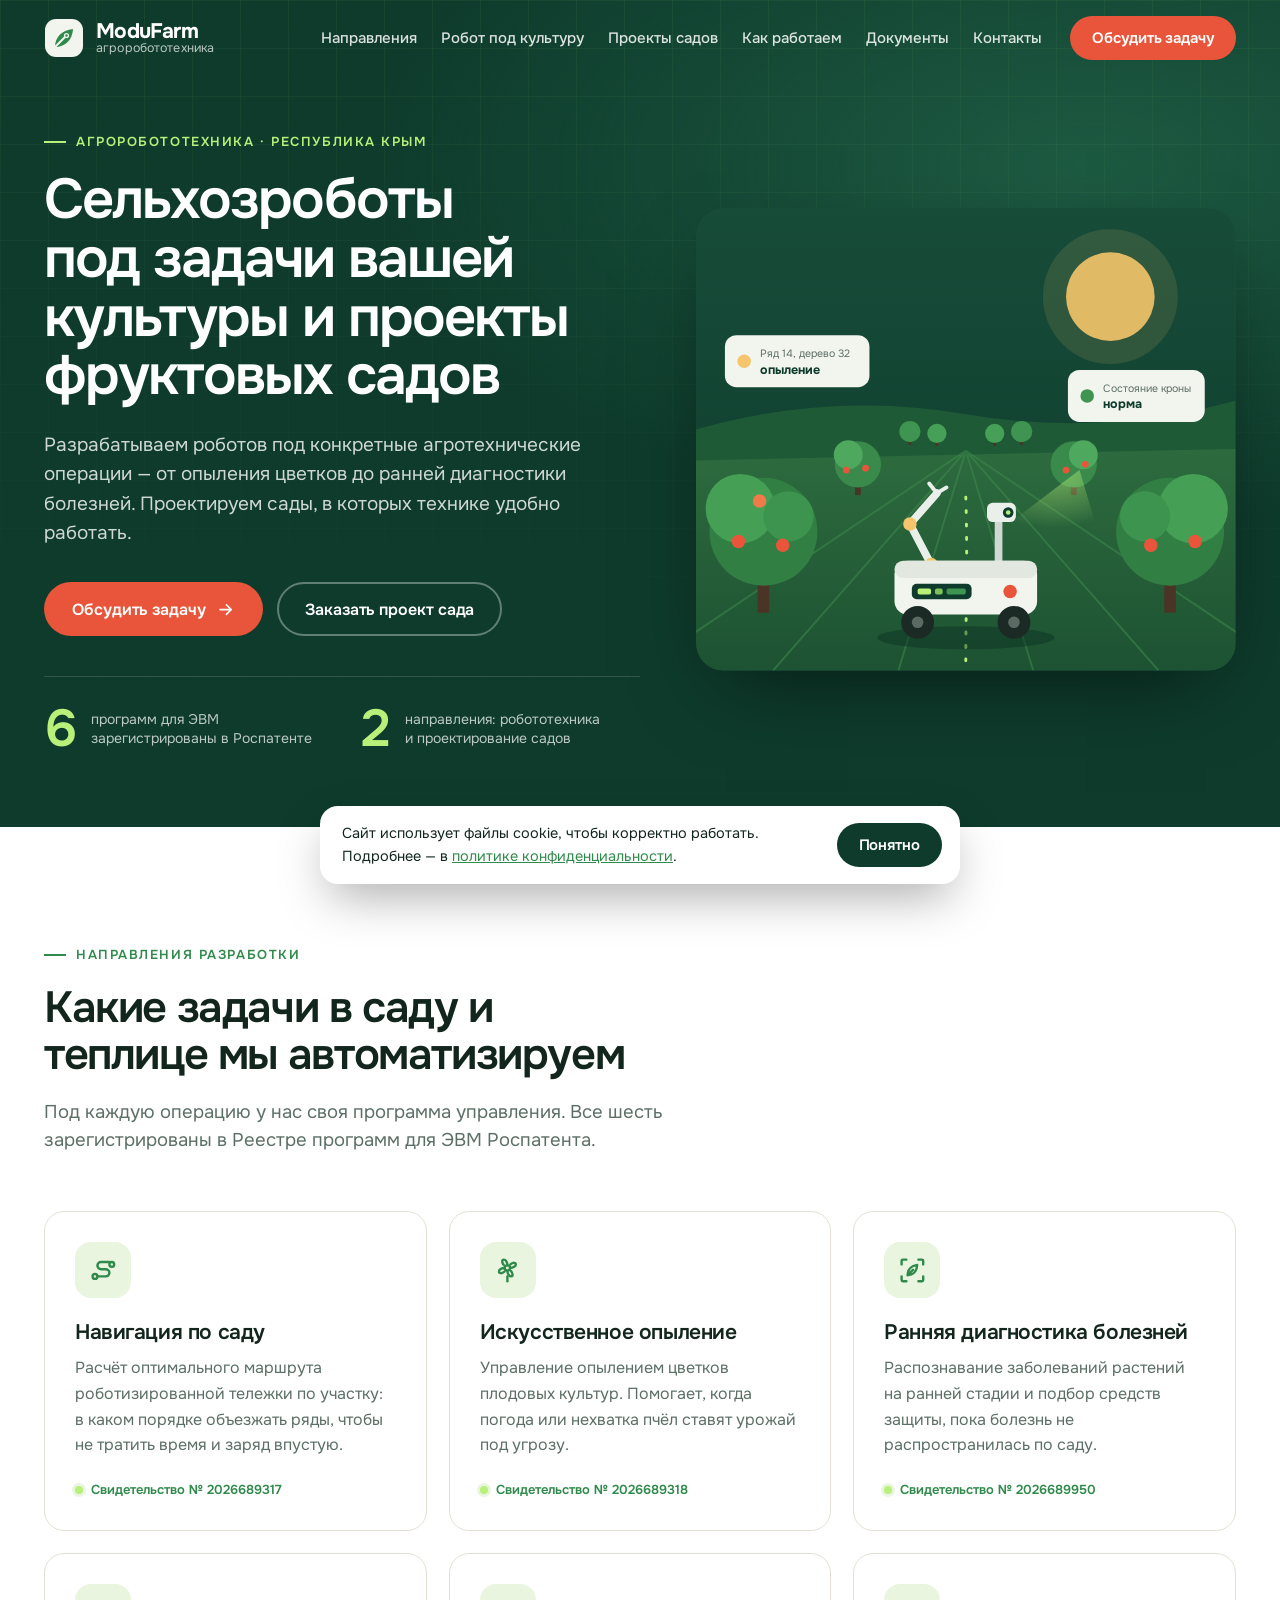
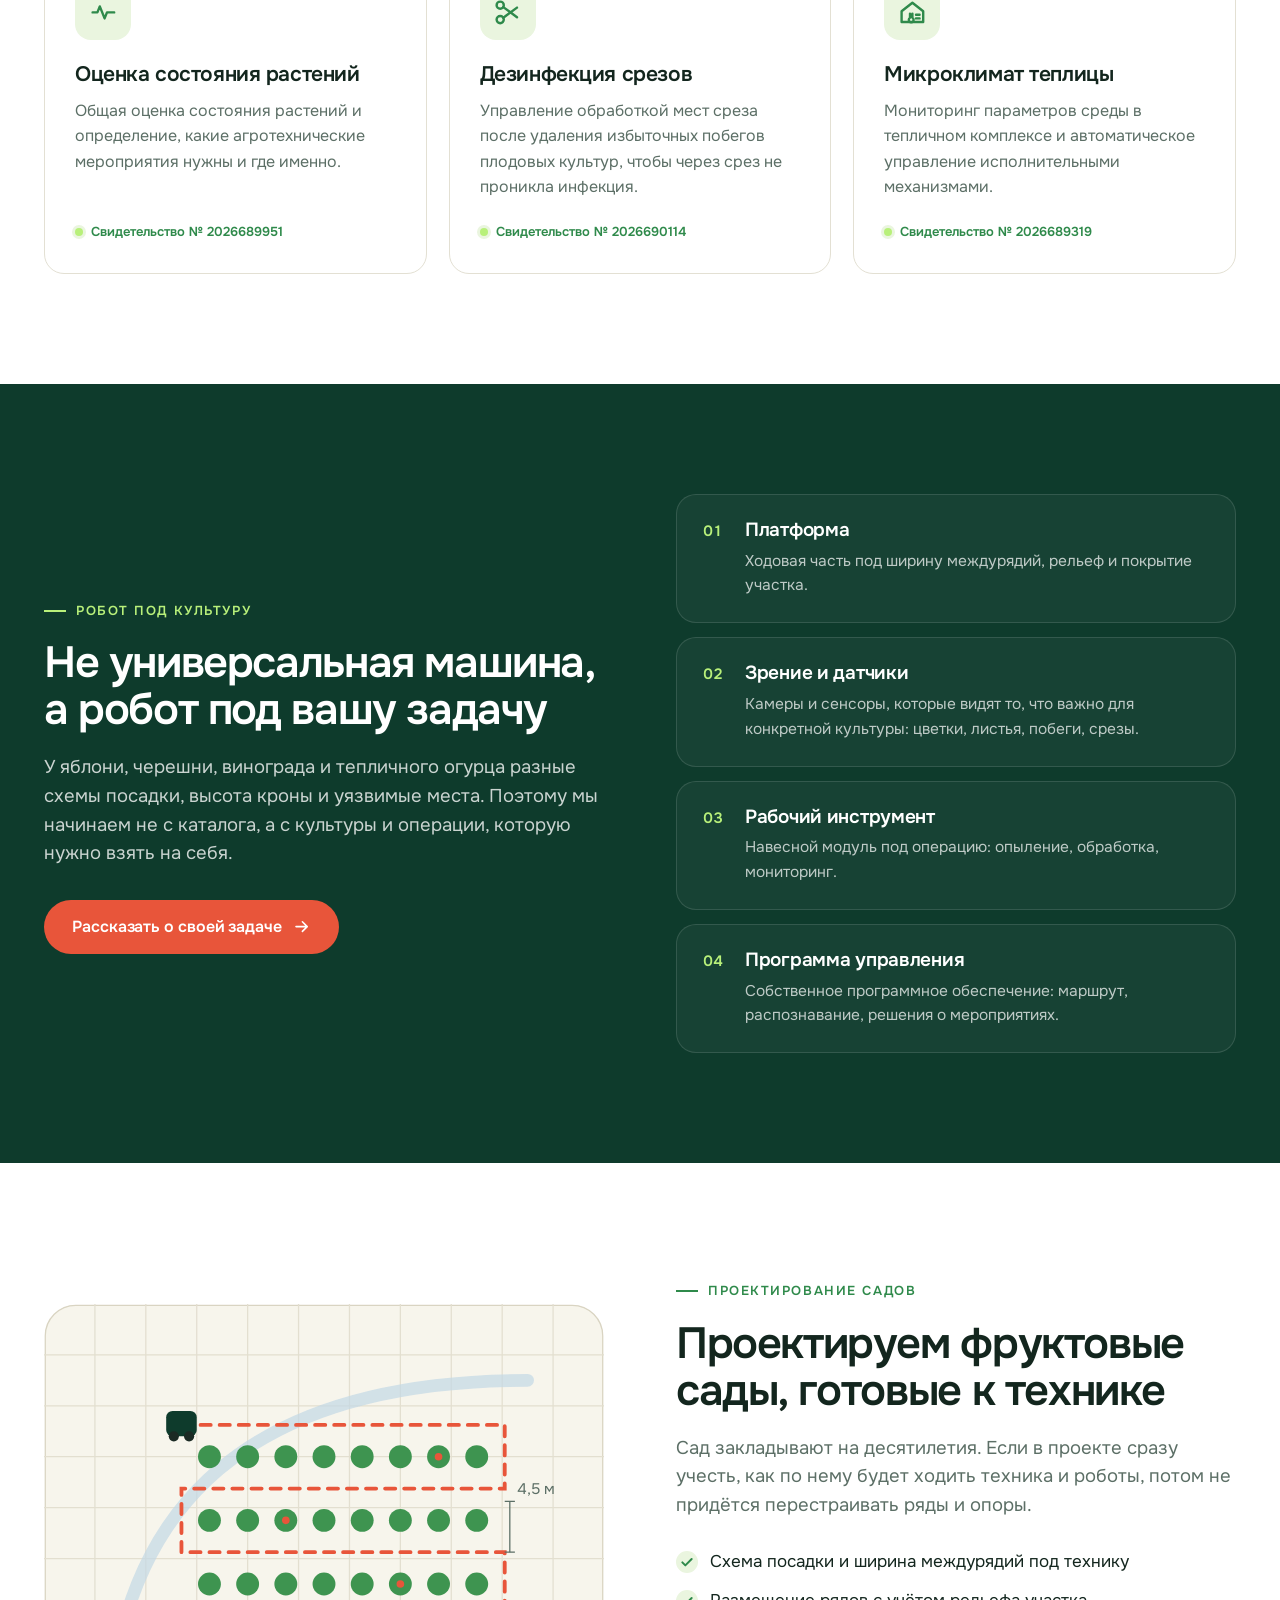
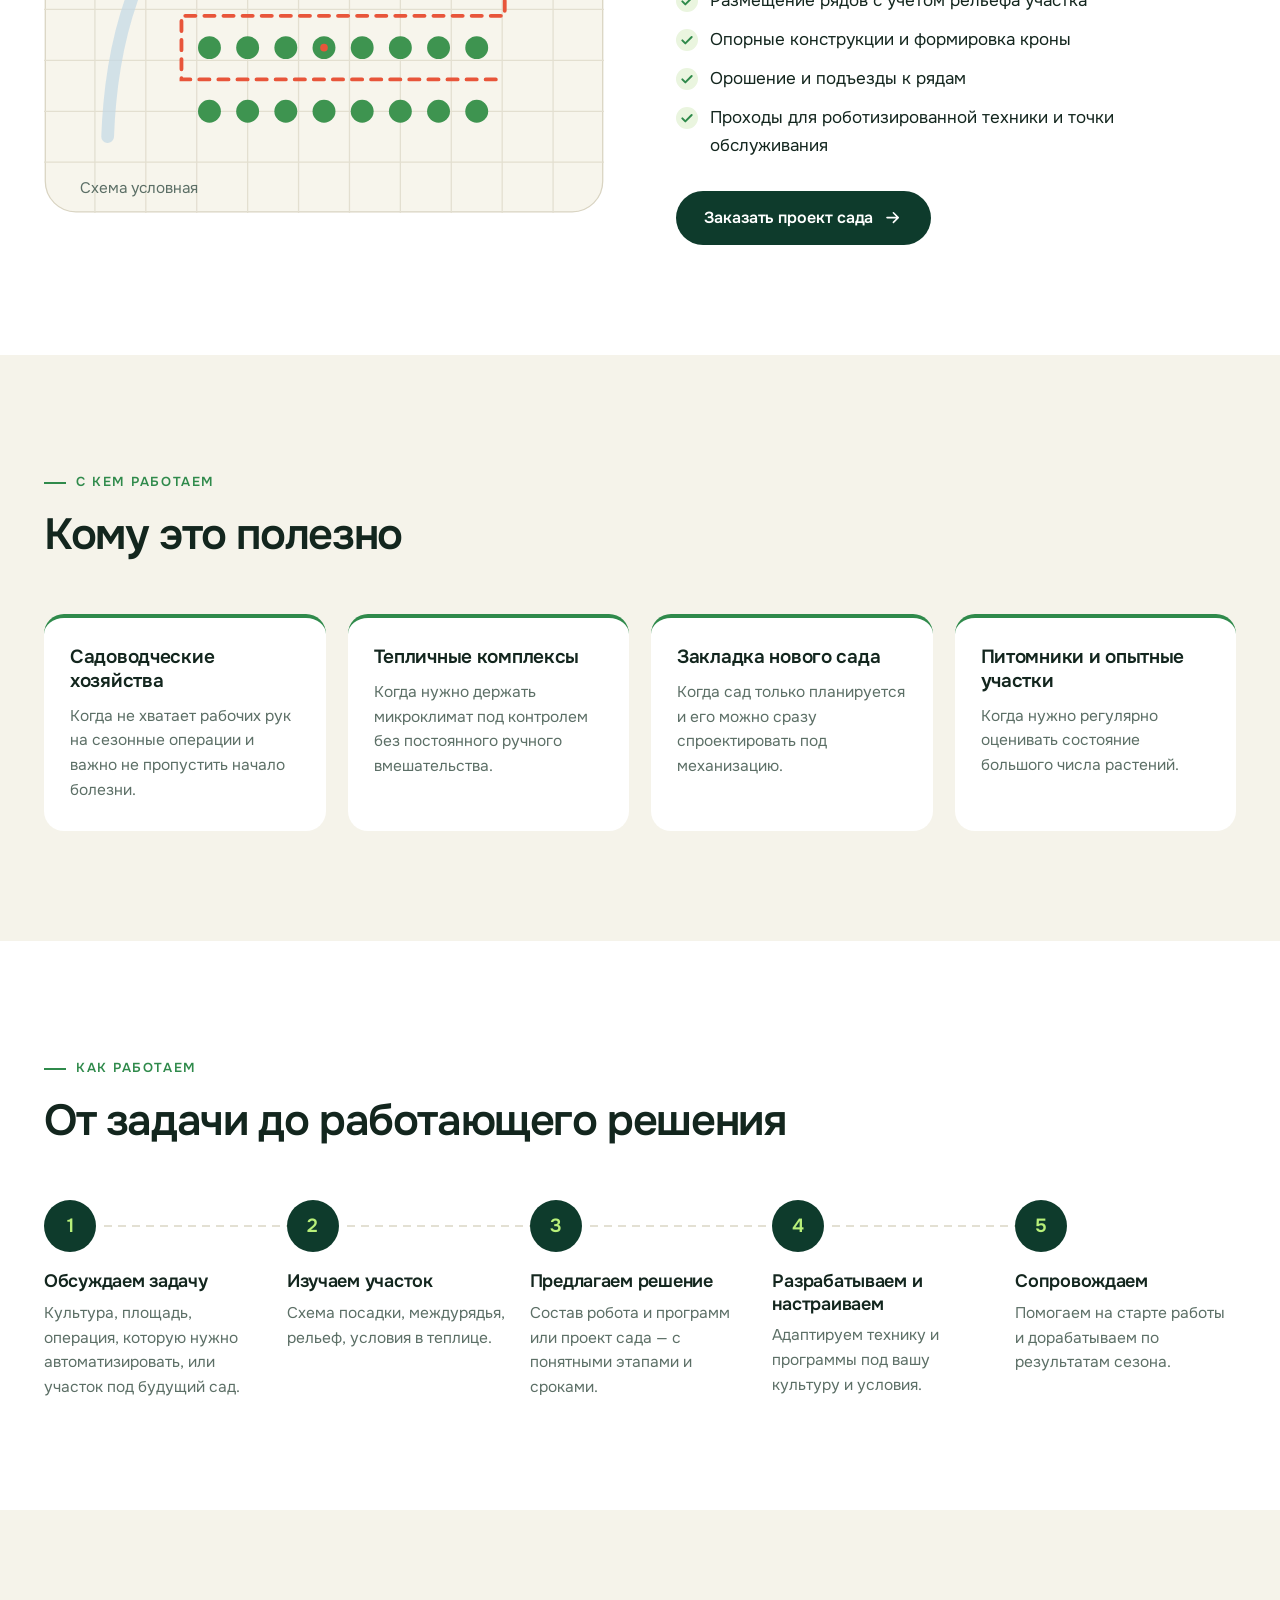
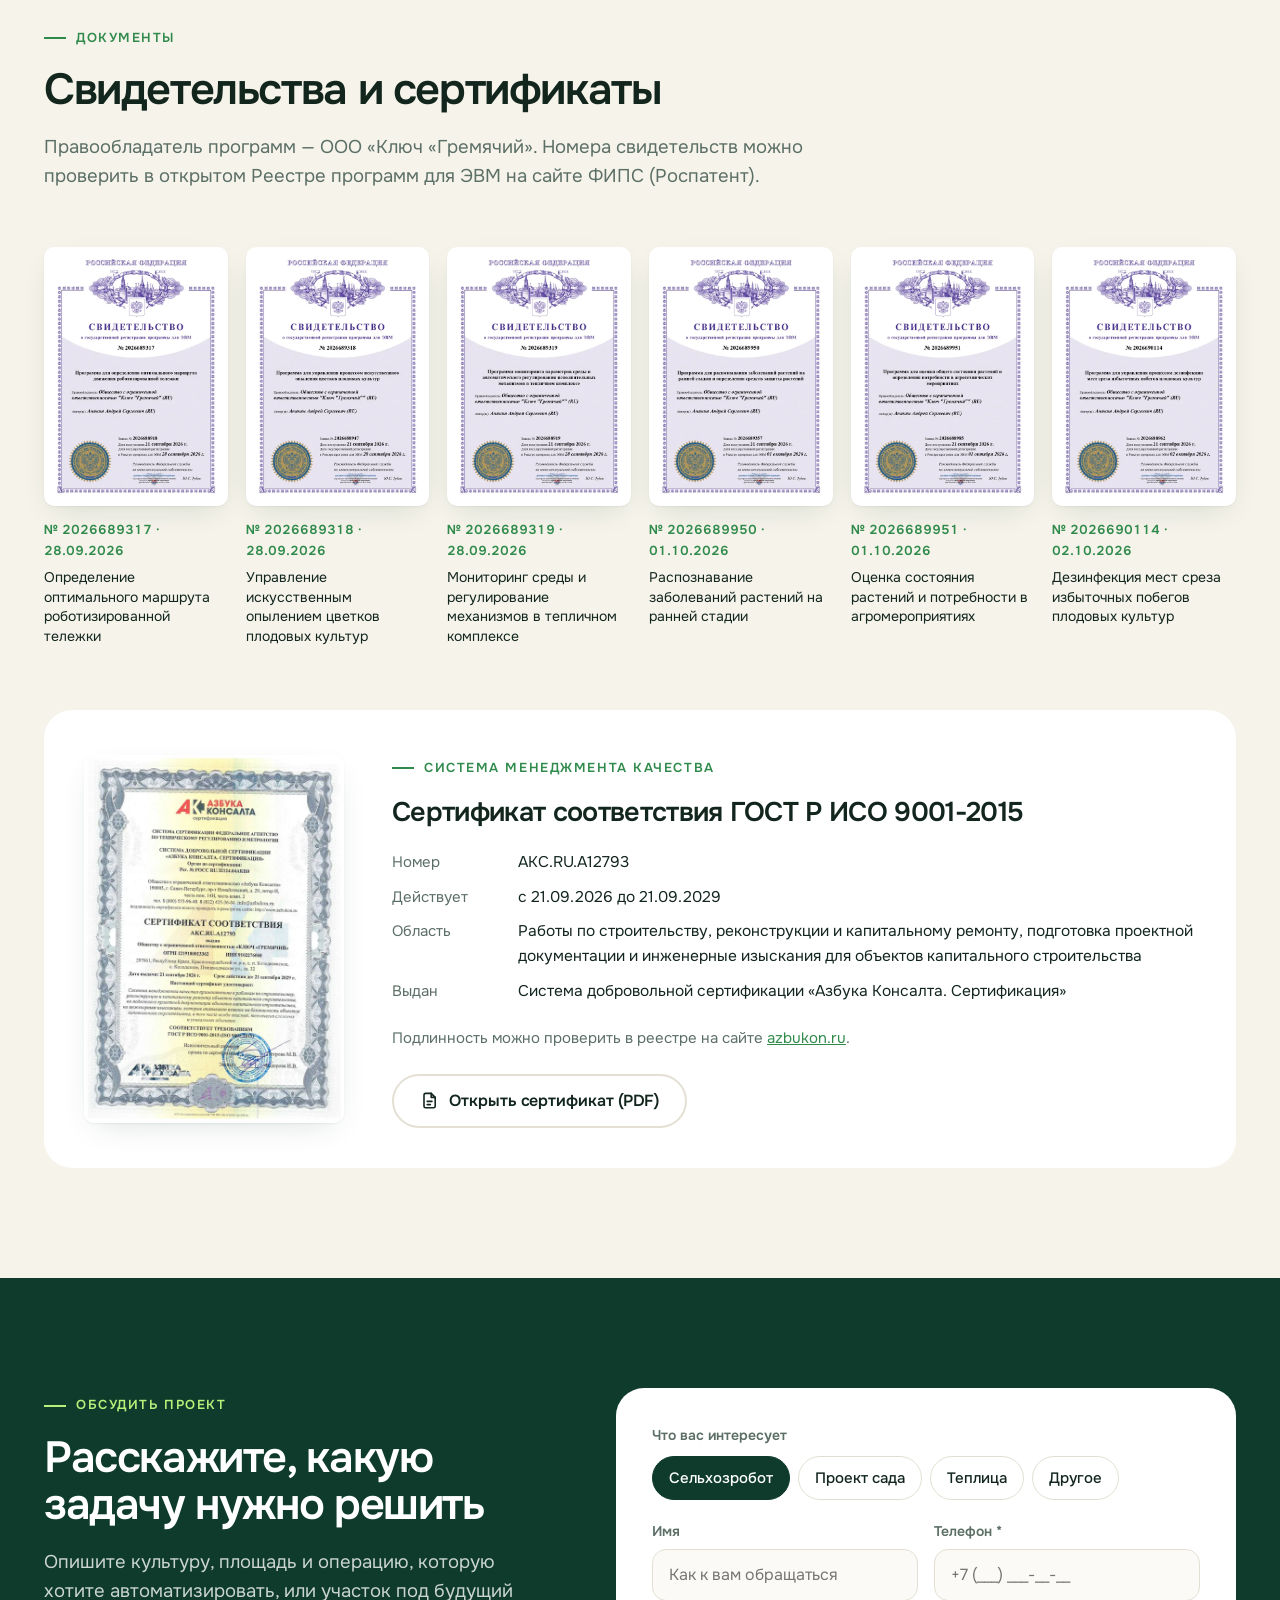
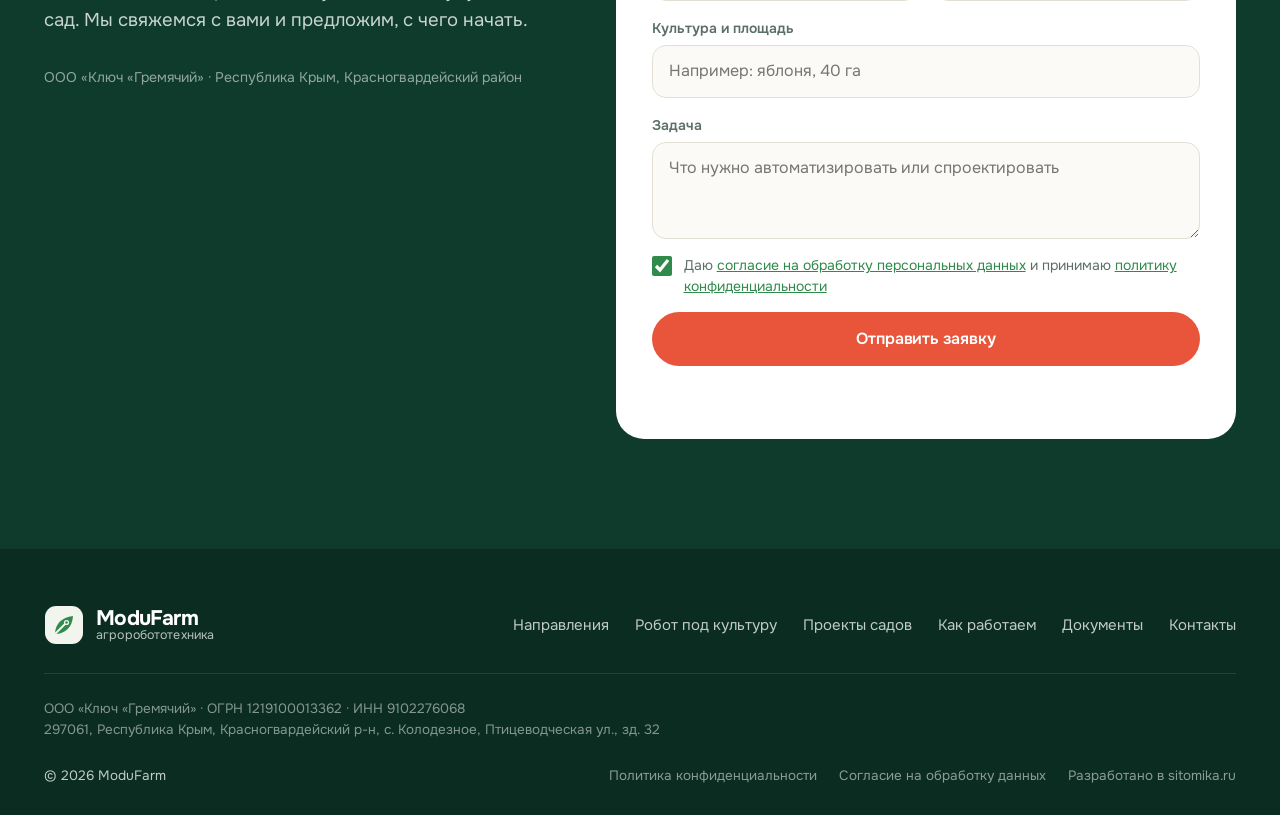
==== commit 019a8fb5: "Шрифт Onest вместо Unbounded, первый экран помещается на ноутбуках - Одно семейство Onest для заголо" ====
--- a/index.html
+++ b/index.html
@@ -20,8 +20,7 @@
 
   <link rel="icon" href="favicon.svg" type="image/svg+xml">
   <link rel="apple-touch-icon" href="img/apple-touch-icon.png">
-  <link rel="preload" href="fonts/unbounded-cyr.woff2" as="font" type="font/woff2" crossorigin>
-  <link rel="preload" href="fonts/inter-cyr.woff2" as="font" type="font/woff2" crossorigin>
+  <link rel="preload" href="fonts/onest-cyr.woff2" as="font" type="font/woff2" crossorigin>
   <link rel="stylesheet" href="css/style.css">
 
   <script type="application/ld+json">
@@ -177,14 +176,14 @@
             <g class="hero__tag" transform="translate(386 168)">
               <rect width="142" height="54" rx="12" fill="#f2f4ee"/>
               <circle cx="20" cy="27" r="7" fill="#3e9450"/>
-              <text x="36" y="23" font-family="Inter, sans-serif" font-size="11" fill="#5c6f66">Состояние кроны</text>
-              <text x="36" y="40" font-family="Inter, sans-serif" font-size="13" font-weight="700" fill="#0e3b2c">норма</text>
+              <text x="36" y="23" font-family="Onest, sans-serif" font-size="11" fill="#5c6f66">Состояние кроны</text>
+              <text x="36" y="40" font-family="Onest, sans-serif" font-size="13" font-weight="700" fill="#0e3b2c">норма</text>
             </g>
             <g class="hero__tag hero__tag--2" transform="translate(30 132)">
               <rect width="150" height="54" rx="12" fill="#f2f4ee"/>
               <circle cx="20" cy="27" r="7" fill="#f4c56a"/>
-              <text x="36" y="23" font-family="Inter, sans-serif" font-size="11" fill="#5c6f66">Ряд 14, дерево 32</text>
-              <text x="36" y="40" font-family="Inter, sans-serif" font-size="13" font-weight="700" fill="#0e3b2c">опыление</text>
+              <text x="36" y="23" font-family="Onest, sans-serif" font-size="11" fill="#5c6f66">Ряд 14, дерево 32</text>
+              <text x="36" y="40" font-family="Onest, sans-serif" font-size="13" font-weight="700" fill="#0e3b2c">опыление</text>
             </g>
           </g>
         </svg>
@@ -294,7 +293,7 @@
           <g fill="#e8553a"><circle cx="190" cy="170" r="3"/><circle cx="280" cy="220" r="3"/><circle cx="220" cy="270" r="3"/><circle cx="310" cy="120" r="3"/></g>
           <path d="M108 95 H362 V145 H108 V195 H362 V245 H108 V295 H362" stroke="#e8553a" stroke-width="3" stroke-dasharray="8 7" fill="none" stroke-linecap="round"/>
           <g transform="translate(96 84)"><rect width="24" height="20" rx="5" fill="#0e3b2c"/><circle cx="6" cy="20" r="4" fill="#1b2a24"/><circle cx="18" cy="20" r="4" fill="#1b2a24"/></g>
-          <g font-family="Inter, sans-serif" font-size="12" fill="#5c6f66">
+          <g font-family="Onest, sans-serif" font-size="12" fill="#5c6f66">
             <text x="372" y="149">4,5 м</text>
             <path d="M366 155 v40" stroke="#5c6f66"/><path d="M362 155h8M362 195h8" stroke="#5c6f66"/>
             <text x="28" y="384">Схема условная</text>
--- a/css/style.css
+++ b/css/style.css
@@ -1,7 +1,5 @@
-@font-face { font-family: "Unbounded"; src: url("../fonts/unbounded-cyr.woff2") format("woff2"); font-weight: 500 700; font-display: swap; unicode-range: U+0301, U+0400-045F, U+0490-0491, U+04B0-04B1, U+2116; }
-@font-face { font-family: "Unbounded"; src: url("../fonts/unbounded-lat.woff2") format("woff2"); font-weight: 500 700; font-display: swap; unicode-range: U+0000-00FF, U+0131, U+0152-0153, U+02BB-02BC, U+02C6, U+02DA, U+02DC, U+2000-206F, U+20AC, U+2122, U+2191, U+2193, U+2212, U+2215, U+FEFF, U+FFFD; }
-@font-face { font-family: "Inter"; src: url("../fonts/inter-cyr.woff2") format("woff2"); font-weight: 400 800; font-display: swap; unicode-range: U+0301, U+0400-045F, U+0490-0491, U+04B0-04B1, U+2116; }
-@font-face { font-family: "Inter"; src: url("../fonts/inter-lat.woff2") format("woff2"); font-weight: 400 800; font-display: swap; unicode-range: U+0000-00FF, U+0131, U+0152-0153, U+02BB-02BC, U+02C6, U+02DA, U+02DC, U+2000-206F, U+20AC, U+2122, U+2191, U+2193, U+2212, U+2215, U+FEFF, U+FFFD; }
+@font-face { font-family: "Onest"; src: url("../fonts/onest-cyr.woff2") format("woff2"); font-weight: 400 800; font-display: swap; unicode-range: U+0301, U+0400-045F, U+0490-0491, U+04B0-04B1, U+2116; }
+@font-face { font-family: "Onest"; src: url("../fonts/onest-lat.woff2") format("woff2"); font-weight: 400 800; font-display: swap; unicode-range: U+0000-00FF, U+0131, U+0152-0153, U+02BB-02BC, U+02C6, U+02DA, U+02DC, U+2000-206F, U+20AC, U+2122, U+2191, U+2193, U+2212, U+2215, U+FEFF, U+FFFD; }
 
 :root {
   --c-deep: #0e3b2c;      /* тёмно-зелёный: тёмные секции, шапка при прокрутке */
@@ -17,17 +15,17 @@
   --c-line: #e3e0d3;
   --radius: 20px;
   --shadow: 0 1px 2px rgba(14, 59, 44, .06), 0 10px 30px -12px rgba(14, 59, 44, .18);
-  --f-head: "Unbounded", "Arial Black", sans-serif;
-  --f-body: "Inter", system-ui, -apple-system, "Segoe UI", Roboto, Arial, sans-serif;
+  --f-head: "Onest", system-ui, -apple-system, "Segoe UI", Roboto, Arial, sans-serif;
+  --f-body: "Onest", system-ui, -apple-system, "Segoe UI", Roboto, Arial, sans-serif;
   --header-h: 76px;
 }
 
 *, *::before, *::after { box-sizing: border-box; }
 html { scroll-behavior: smooth; scroll-padding-top: var(--header-h); -webkit-text-size-adjust: 100%; }
-body { margin: 0; font-family: var(--f-body); font-size: 17px; line-height: 1.6; color: var(--c-ink); background: var(--c-bg); overflow-x: hidden; }
+body { margin: 0; font-family: var(--f-body); font-size: 17px; line-height: 1.6; font-feature-settings: "kern"; -webkit-font-smoothing: antialiased; text-rendering: optimizeLegibility; color: var(--c-ink); background: var(--c-bg); overflow-x: hidden; }
 img, svg { display: block; max-width: 100%; }
 a { color: var(--c-green); }
-h1, h2, h3 { margin: 0; line-height: 1.15; }
+h1, h2, h3 { margin: 0; line-height: 1.15; font-weight: 600; }
 p { margin: 0; }
 :focus-visible { outline: 3px solid var(--c-accent); outline-offset: 3px; border-radius: 6px; }
 
@@ -35,7 +33,7 @@
 .ic { width: 1.2em; height: 1.2em; fill: none; stroke: currentColor; stroke-width: 2; stroke-linecap: round; stroke-linejoin: round; flex: none; }
 
 /* ---------- Кнопки ---------- */
-.btn { display: inline-flex; align-items: center; justify-content: center; gap: 10px; min-height: 54px; padding: 14px 26px; border: 2px solid transparent; border-radius: 999px; font: 600 16px/1.2 var(--f-body); text-decoration: none; cursor: pointer; transition: background .2s, color .2s, border-color .2s, transform .2s; }
+.btn { display: inline-flex; align-items: center; justify-content: center; gap: 10px; min-height: 54px; padding: 14px 26px; border: 2px solid transparent; border-radius: 999px; font: 600 16px/1.2 var(--f-body); letter-spacing: -.005em; text-decoration: none; cursor: pointer; transition: background .2s, color .2s, border-color .2s, transform .2s; }
 .btn:hover { transform: translateY(-1px); }
 .btn .ic { transition: transform .2s; }
 .btn:hover .ic { transform: translateX(3px); }
@@ -50,7 +48,7 @@
 .btn--ghost-light { border-color: rgba(255, 255, 255, .35); color: #fff; }
 .btn--ghost-light:hover { border-color: var(--c-lime); color: var(--c-lime); }
 
-.eyebrow { display: inline-flex; align-items: center; gap: 10px; margin-bottom: 16px; font-size: 13px; font-weight: 700; letter-spacing: .08em; text-transform: uppercase; color: var(--c-green); }
+.eyebrow { display: inline-flex; align-items: center; gap: 10px; margin-bottom: 18px; font-size: 13px; font-weight: 600; letter-spacing: .12em; text-transform: uppercase; color: var(--c-green); }
 .eyebrow::before { content: ""; width: 22px; height: 2px; background: currentColor; }
 .eyebrow--light { color: var(--c-lime); }
 
@@ -61,8 +59,8 @@
 .logo { display: inline-flex; align-items: center; gap: 12px; color: inherit; text-decoration: none; flex: none; --logo-bg: #f2f4ee; --logo-leaf: #2f8a4b; }
 .logo__mark { width: 40px; height: 40px; }
 .logo__text { display: flex; flex-direction: column; line-height: 1.1; }
-.logo__name { font: 700 19px/1.1 var(--f-head); letter-spacing: -.01em; }
-.logo__sub { font-size: 12px; opacity: .7; }
+.logo__name { font: 700 21px/1.05 var(--f-head); letter-spacing: -.03em; }
+.logo__sub { font-size: 12.5px; letter-spacing: .01em; opacity: .7; }
 .nav { display: flex; gap: 24px; margin-left: auto; }
 .nav a { color: rgba(255, 255, 255, .85); font-size: 15px; font-weight: 500; text-decoration: none; transition: color .2s; }
 .nav a:hover { color: var(--c-lime); }
@@ -76,12 +74,12 @@
 .hero { position: relative; overflow: hidden; padding: calc(var(--header-h) + 48px) 0 72px; background: radial-gradient(1200px 600px at 85% 20%, #1d5a42 0%, transparent 60%), var(--c-deep); color: #fff; }
 .hero__grid-bg { position: absolute; inset: 0; background-image: linear-gradient(rgba(184, 240, 122, .06) 1px, transparent 1px), linear-gradient(90deg, rgba(184, 240, 122, .06) 1px, transparent 1px); background-size: 48px 48px; mask-image: linear-gradient(180deg, #000 0%, transparent 85%); -webkit-mask-image: linear-gradient(180deg, #000 0%, transparent 85%); pointer-events: none; }
 .hero__inner { position: relative; display: grid; grid-template-columns: 1.05fr .95fr; gap: 56px; align-items: center; }
-.hero__title { font: 700 clamp(30px, 3.6vw, 50px)/1.12 var(--f-head); letter-spacing: -.02em; text-wrap: balance; }
-.hero__lead { max-width: 560px; margin-top: 22px; font-size: 19px; color: rgba(255, 255, 255, .8); }
+.hero__title { font: 600 clamp(34px, min(4.4vw, 6.4vh), 62px)/1.04 var(--f-head); letter-spacing: -.035em; text-wrap: balance; }
+.hero__lead { max-width: 540px; margin-top: 26px; font-size: 19px; line-height: 1.55; color: rgba(255, 255, 255, .8); }
 .hero__actions { display: flex; flex-wrap: wrap; gap: 14px; margin-top: 34px; }
-.hero__facts { display: flex; flex-wrap: wrap; gap: 18px 40px; margin: 40px 0 0; padding: 26px 0 0; list-style: none; border-top: 1px solid rgba(255, 255, 255, .14); }
-.hero__facts li { display: flex; align-items: center; gap: 14px; max-width: 270px; }
-.hero__facts b { font: 700 42px/1 var(--f-head); color: var(--c-lime); }
+.hero__facts { display: grid; grid-template-columns: repeat(2, minmax(0, 1fr)); gap: 18px 32px; margin: 40px 0 0; padding: 26px 0 0; list-style: none; border-top: 1px solid rgba(255, 255, 255, .14); }
+.hero__facts li { display: flex; align-items: center; gap: 14px; }
+.hero__facts b { font: 600 52px/1 var(--f-head); letter-spacing: -.04em; font-variant-numeric: tabular-nums; color: var(--c-lime); }
 .hero__facts span { font-size: 14px; line-height: 1.4; color: rgba(255, 255, 255, .72); }
 .hero__art { position: relative; }
 .hero__svg { width: 100%; height: auto; border-radius: 28px; box-shadow: 0 30px 80px -30px rgba(0, 0, 0, .6); }
@@ -95,13 +93,31 @@
 @keyframes bob { 0%, 100% { transform: translate(280px, 392px); } 50% { transform: translate(280px, 389px); } }
 @keyframes float { 0%, 100% { translate: 0 0; } 50% { translate: 0 -6px; } }
 
+/* Невысокие экраны ноутбуков: весь первый экран, включая цифры, помещается без прокрутки */
+@media (min-width: 1041px) and (max-height: 860px) {
+  .hero { padding: calc(var(--header-h) + 28px) 0 40px; }
+  .eyebrow { margin-bottom: 14px; }
+  .hero__lead { margin-top: 18px; font-size: 17.5px; line-height: 1.5; }
+  .hero__actions { margin-top: 24px; }
+  .hero__facts { margin-top: 24px; padding-top: 18px; }
+  .hero__facts b { font-size: 44px; }
+  .hero__art { width: 100%; max-width: 540px; justify-self: end; }
+}
+@media (min-width: 1041px) and (max-height: 700px) {
+  .hero { padding-top: calc(var(--header-h) + 16px); }
+  .hero__lead { font-size: 16.5px; }
+  .btn { min-height: 48px; padding: 11px 22px; }
+  .hero__facts { margin-top: 18px; padding-top: 14px; }
+  .hero__facts b { font-size: 38px; }
+}
+
 /* ---------- Секции ---------- */
 .section { padding: 110px 0; }
 .section--soft { background: var(--c-soft); }
 .section--dark { background: var(--c-deep); color: #fff; }
 .section__head { max-width: 760px; margin-bottom: 56px; }
-.section__title { font: 700 clamp(26px, 2.8vw, 40px)/1.15 var(--f-head); letter-spacing: -.02em; text-wrap: balance; }
-.section__lead { margin-top: 18px; font-size: 18px; color: var(--c-muted); }
+.section__title { font: 600 clamp(30px, 3.4vw, 48px)/1.08 var(--f-head); letter-spacing: -.032em; text-wrap: balance; }
+.section__lead { margin-top: 20px; font-size: 18.5px; line-height: 1.55; color: var(--c-muted); }
 .section__lead--light { color: rgba(255, 255, 255, .78); }
 
 /* Направления */
@@ -109,7 +125,7 @@
 .card { display: flex; flex-direction: column; padding: 30px; background: #fff; border: 1px solid var(--c-line); border-radius: var(--radius); transition: border-color .25s, box-shadow .25s, transform .25s; }
 .card:hover { border-color: transparent; box-shadow: var(--shadow); transform: translateY(-3px); }
 .card__icon { display: grid; place-items: center; width: 56px; height: 56px; margin-bottom: 22px; border-radius: 16px; background: #eaf5df; color: var(--c-green); font-size: 24px; }
-.card__title { margin-bottom: 10px; font: 600 20px/1.25 var(--f-head); letter-spacing: -.01em; }
+.card__title { margin-bottom: 10px; font: 600 21px/1.2 var(--f-head); letter-spacing: -.02em; }
 .card p { color: var(--c-muted); font-size: 16px; }
 .card__doc { display: inline-flex; align-items: center; gap: 8px; margin-top: auto; padding-top: 22px; font-size: 13px; font-weight: 600; color: var(--c-green); text-decoration: none; }
 .card__doc::before { content: ""; width: 8px; height: 8px; border-radius: 50%; background: var(--c-lime); box-shadow: 0 0 0 3px #eaf5df; }
@@ -123,8 +139,8 @@
 .layers { display: grid; gap: 14px; margin: 0; padding: 0; list-style: none; }
 .layers__item { display: flex; gap: 22px; padding: 24px 26px; border: 1px solid rgba(255, 255, 255, .12); border-radius: var(--radius); background: rgba(255, 255, 255, .04); transition: background .25s, border-color .25s; }
 .layers__item:hover { background: rgba(255, 255, 255, .07); border-color: rgba(184, 240, 122, .35); }
-.layers__num { font: 700 15px/1.6 var(--f-head); color: var(--c-lime); }
-.layers__item h3 { margin-bottom: 6px; font: 600 18px/1.3 var(--f-head); }
+.layers__num { font: 600 15px/1.6 var(--f-head); font-variant-numeric: tabular-nums; color: var(--c-lime); }
+.layers__item h3 { margin-bottom: 6px; font: 600 19px/1.25 var(--f-head); letter-spacing: -.015em; }
 .layers__item p { color: rgba(255, 255, 255, .72); font-size: 15.5px; }
 
 .ticks { display: grid; gap: 12px; margin: 28px 0 0; padding: 0; list-style: none; }
@@ -135,7 +151,7 @@
 /* Для кого */
 .audience { display: grid; grid-template-columns: repeat(4, 1fr); gap: 22px; }
 .audience__item { padding: 28px 26px; border-radius: var(--radius); background: #fff; border-top: 4px solid var(--c-green); }
-.audience__item h3 { margin-bottom: 10px; font: 600 18px/1.3 var(--f-head); }
+.audience__item h3 { margin-bottom: 10px; font: 600 19px/1.25 var(--f-head); letter-spacing: -.015em; }
 .audience__item p { color: var(--c-muted); font-size: 15.5px; }
 
 /* Этапы */
@@ -143,8 +159,8 @@
 .steps__item { position: relative; padding-top: 70px; }
 .steps__item::before { content: ""; position: absolute; top: 25px; left: 60px; right: -22px; height: 2px; background: repeating-linear-gradient(90deg, var(--c-line) 0 8px, transparent 8px 14px); }
 .steps__item:last-child::before { display: none; }
-.steps__num { position: absolute; top: 0; left: 0; display: grid; place-items: center; width: 52px; height: 52px; border-radius: 50%; background: var(--c-deep); color: var(--c-lime); font: 700 18px/1 var(--f-head); }
-.steps__item h3 { margin-bottom: 8px; font: 600 17px/1.3 var(--f-head); }
+.steps__num { position: absolute; top: 0; left: 0; display: grid; place-items: center; width: 52px; height: 52px; border-radius: 50%; background: var(--c-deep); color: var(--c-lime); font: 600 19px/1 var(--f-head); }
+.steps__item h3 { margin-bottom: 8px; font: 600 18px/1.25 var(--f-head); letter-spacing: -.015em; }
 .steps__item p { color: var(--c-muted); font-size: 15.5px; }
 
 /* Документы */
@@ -152,11 +168,11 @@
 .doc { display: flex; flex-direction: column; gap: 6px; color: var(--c-ink); text-decoration: none; }
 .doc img { width: 100%; height: auto; margin-bottom: 8px; border-radius: 10px; background: #fff; box-shadow: var(--shadow); transition: transform .25s, box-shadow .25s; }
 .doc:hover img { transform: translateY(-4px); box-shadow: 0 2px 4px rgba(14, 59, 44, .08), 0 20px 40px -14px rgba(14, 59, 44, .3); }
-.doc__num { font-size: 12.5px; font-weight: 700; color: var(--c-green); }
+.doc__num { font-size: 13px; font-weight: 600; font-variant-numeric: tabular-nums; color: var(--c-green); }
 .doc__name { font-size: 14px; line-height: 1.4; }
 .iso { display: grid; grid-template-columns: 260px 1fr; gap: 48px; align-items: center; margin-top: 64px; padding: 40px; border-radius: 28px; background: #fff; }
 .iso__img img { width: 100%; height: auto; border-radius: 10px; box-shadow: var(--shadow); }
-.iso__text h3 { font: 600 24px/1.25 var(--f-head); letter-spacing: -.01em; }
+.iso__text h3 { font: 600 27px/1.15 var(--f-head); letter-spacing: -.025em; }
 .iso__list { display: grid; gap: 10px; margin: 22px 0; }
 .iso__list div { display: grid; grid-template-columns: 110px 1fr; gap: 16px; }
 .iso__list dt { color: var(--c-muted); font-size: 15px; }
@@ -165,7 +181,7 @@
 
 /* Заявка */
 .lead { display: grid; grid-template-columns: .9fr 1.1fr; gap: 64px; align-items: start; }
-.lead__contacts { margin: 28px 0 0; padding: 0; list-style: none; font: 600 22px/1.6 var(--f-head); }
+.lead__contacts { margin: 28px 0 0; padding: 0; list-style: none; font: 600 24px/1.5 var(--f-head); letter-spacing: -.02em; }
 .lead__contacts a { color: #fff; text-decoration: none; }
 .lead__addr { margin-top: 32px; font-size: 14px; color: rgba(255, 255, 255, .55); }
 .form { display: grid; gap: 16px; padding: 36px; border-radius: 28px; background: #fff; color: var(--c-ink); }
@@ -215,13 +231,13 @@
 .footer__bottom--first { margin-top: 0; }
 .todo { padding: 0 4px; border-radius: 4px; background: #fff3a6; }
 .legal { max-width: 820px; }
-.legal h1 { font: 700 clamp(26px, 3vw, 36px)/1.2 var(--f-head); }
-.legal h2 { margin: 34px 0 10px; font: 600 20px/1.3 var(--f-head); }
+.legal h1 { font: 600 clamp(30px, 3.4vw, 44px)/1.1 var(--f-head); letter-spacing: -.03em; }
+.legal h2 { margin: 36px 0 12px; font: 600 22px/1.25 var(--f-head); letter-spacing: -.02em; }
 .legal p, .legal li { margin-bottom: 10px; }
 .legal__date { margin-top: 10px; color: var(--c-muted); }
 .thanks { max-width: 640px; text-align: center; margin: 0 auto; }
 .thanks__icon { display: grid; place-items: center; width: 84px; height: 84px; margin: 0 auto 28px; border-radius: 50%; background: #eaf5df; color: var(--c-green); font-size: 40px; }
-.thanks h1 { font: 700 clamp(26px, 3vw, 38px)/1.2 var(--f-head); }
+.thanks h1 { font: 600 clamp(30px, 3.4vw, 44px)/1.1 var(--f-head); letter-spacing: -.03em; }
 .thanks p { margin: 18px 0 32px; color: var(--c-muted); font-size: 18px; }
 
 /* Появление при прокрутке */
@@ -256,13 +272,14 @@
   .section { padding: 72px 0; }
   .section__head { margin-bottom: 36px; }
   .header__cta { display: none; }
-  .header__cta--keep { display: inline-flex; }
+  .header__cta--keep { display: inline-flex; min-height: 40px; padding: 8px 14px; font-size: 14px; white-space: nowrap; }
   .burger { margin-left: auto; }
   .logo__sub { display: none; }
   .hero { padding: calc(var(--header-h) + 28px) 0 56px; }
   .hero__lead { font-size: 17px; }
   .hero__actions .btn { width: 100%; }
-  .hero__facts b { font-size: 34px; }
+  .hero__facts { grid-template-columns: 1fr; gap: 14px; }
+  .hero__facts b { font-size: 42px; min-width: 34px; }
   .cards, .audience, .steps { grid-template-columns: 1fr; }
   .card { padding: 24px; }
   .steps__item::before { display: none; }
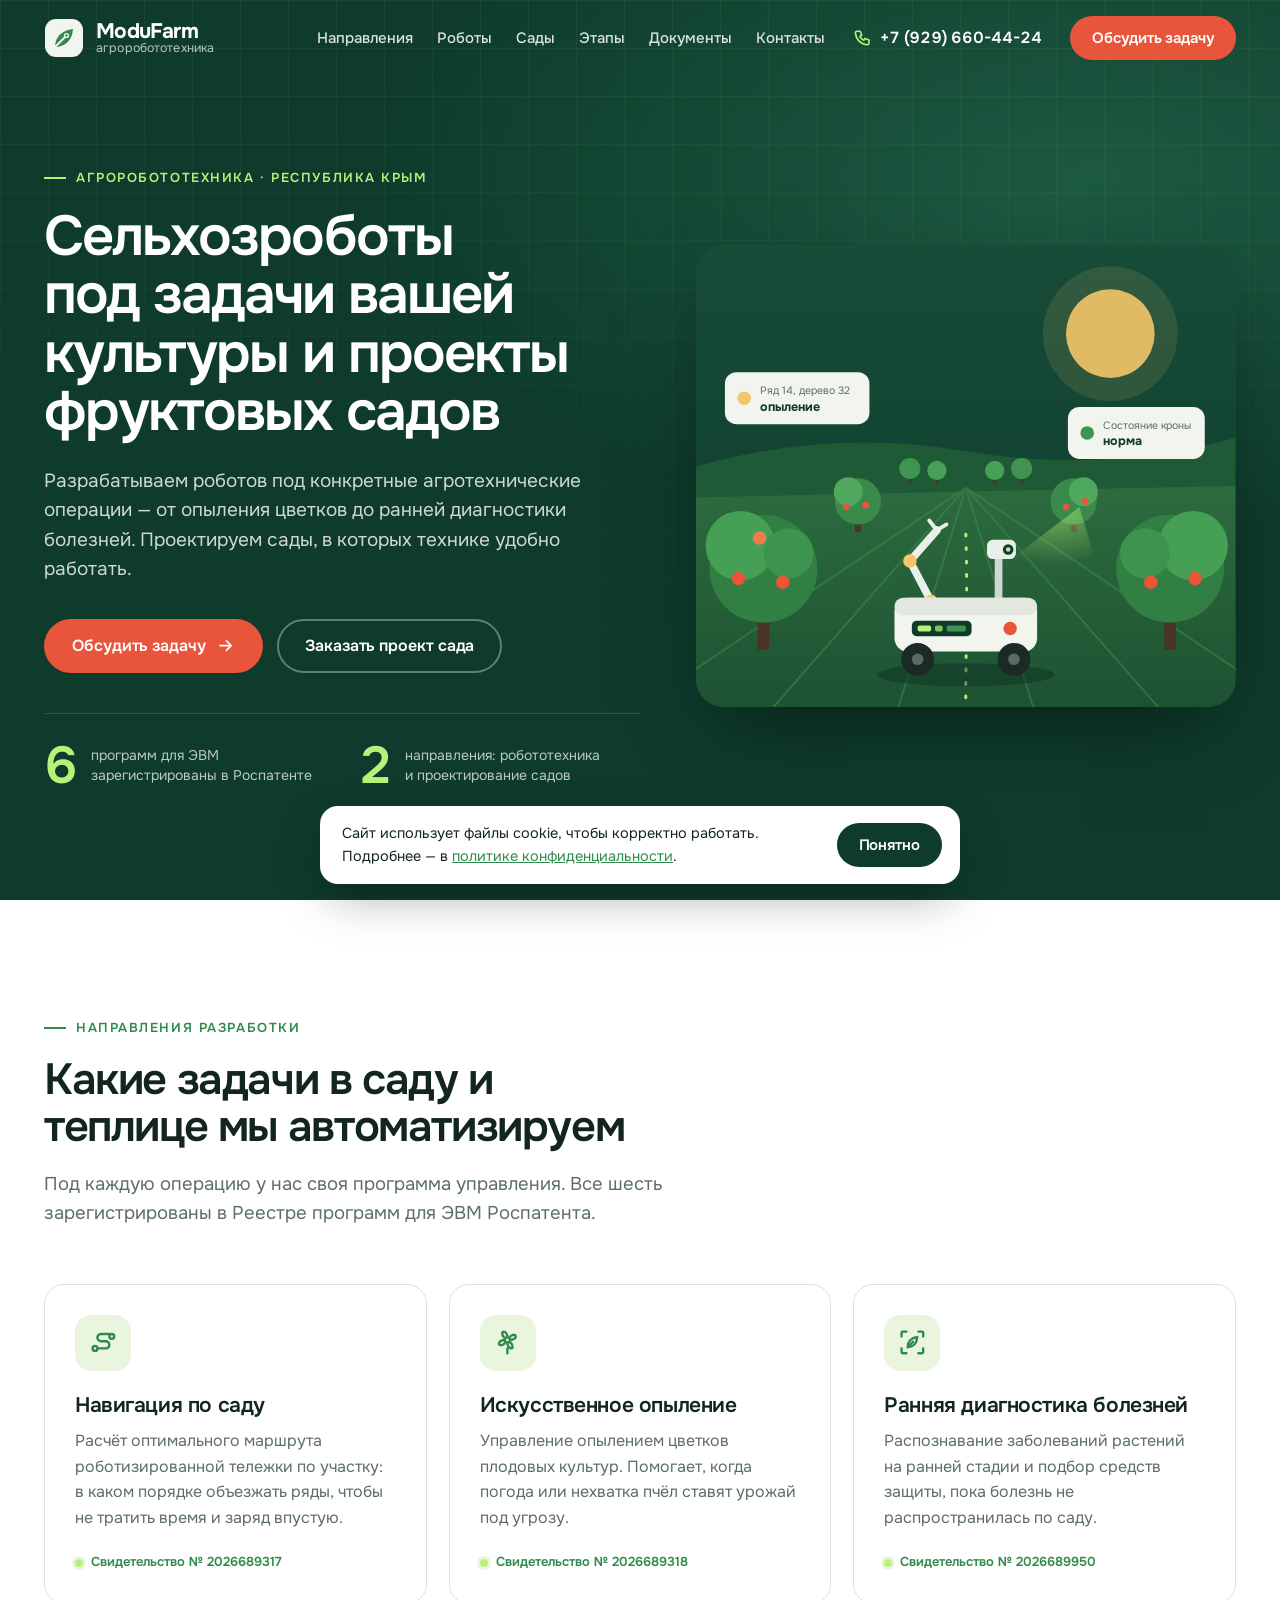
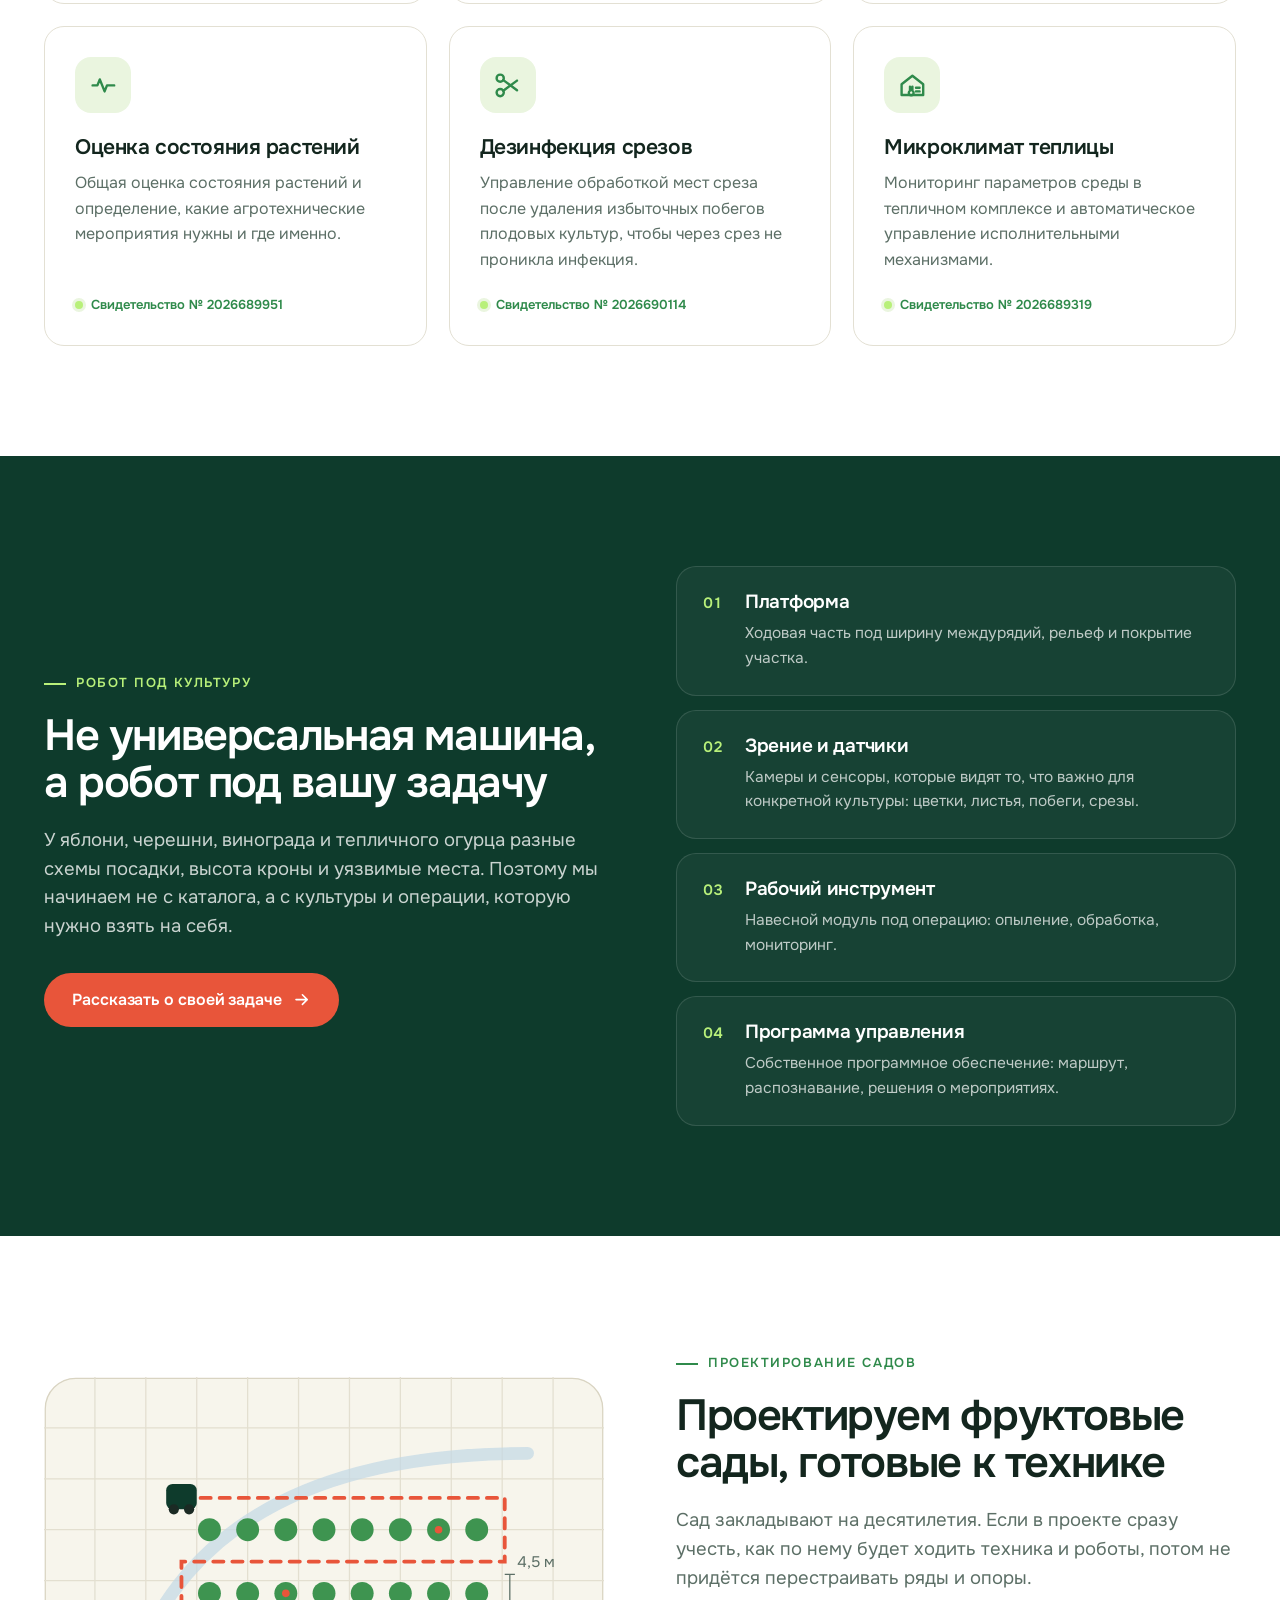
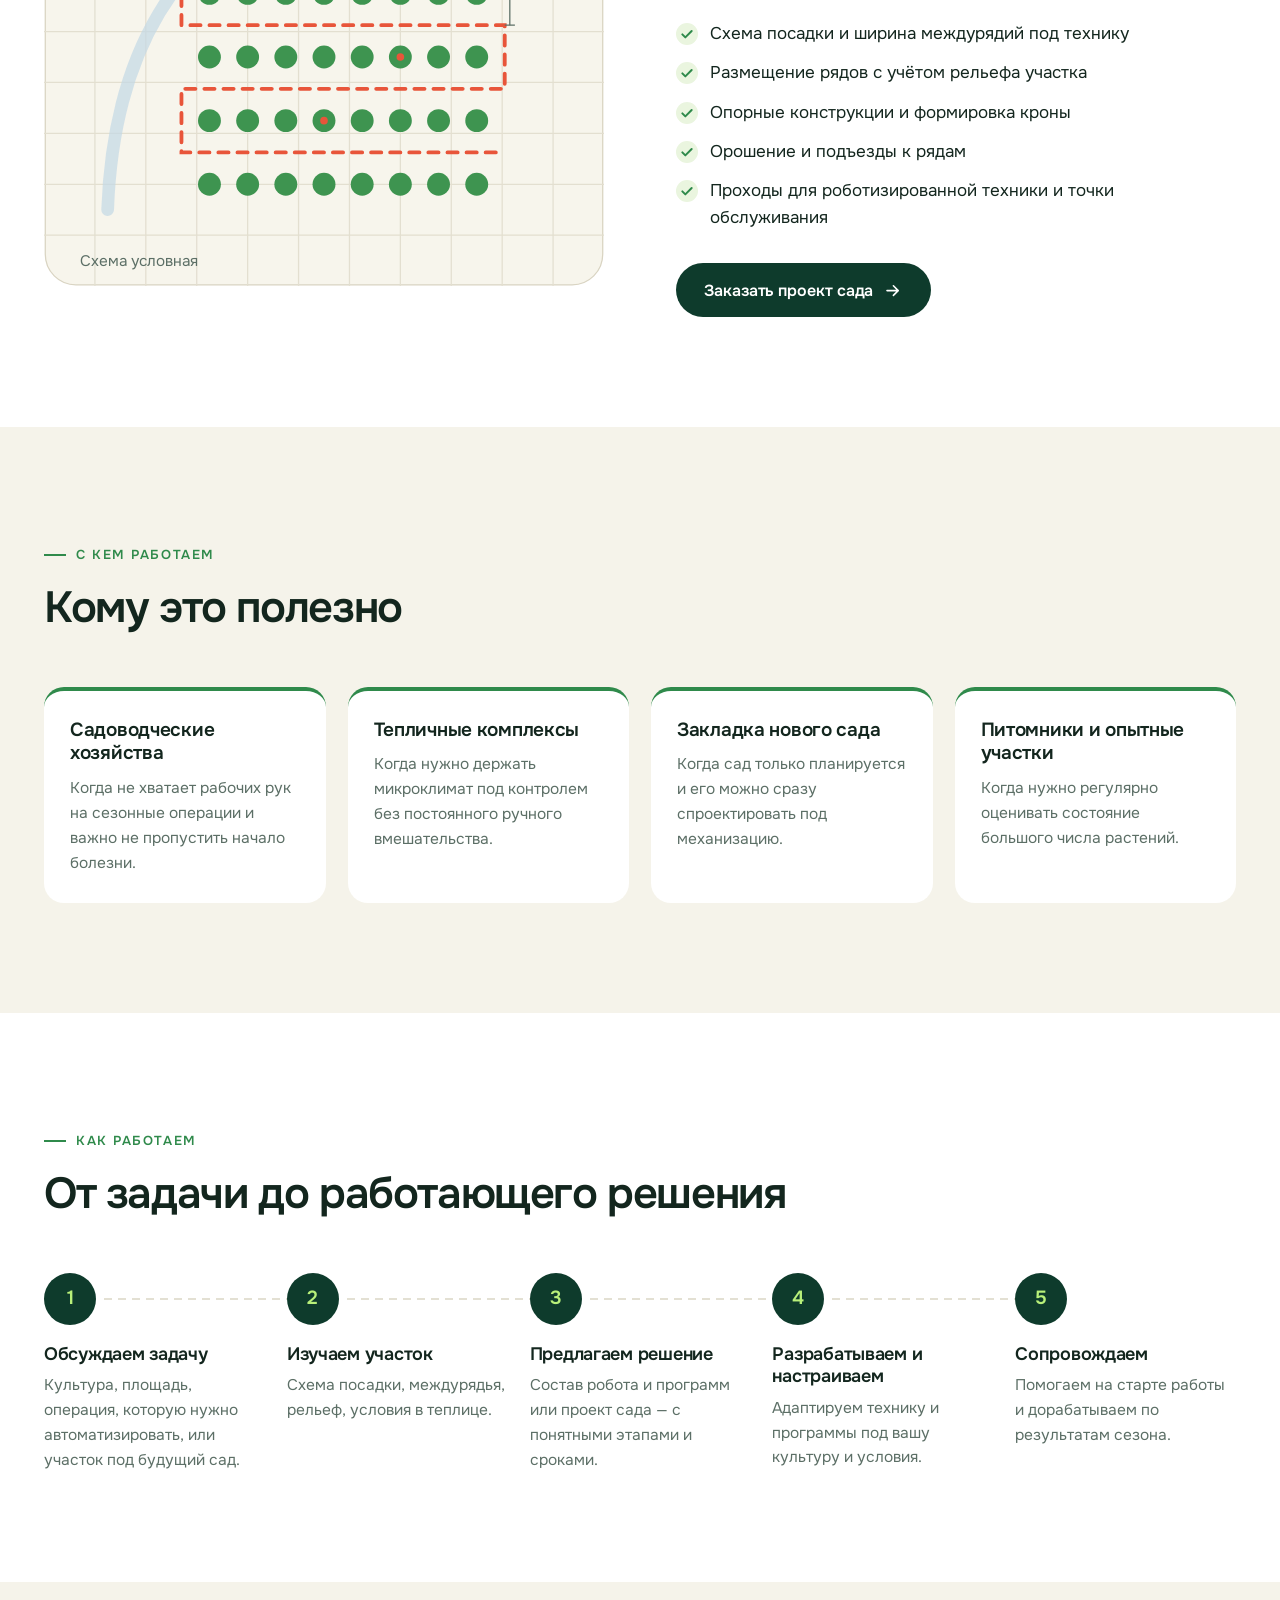
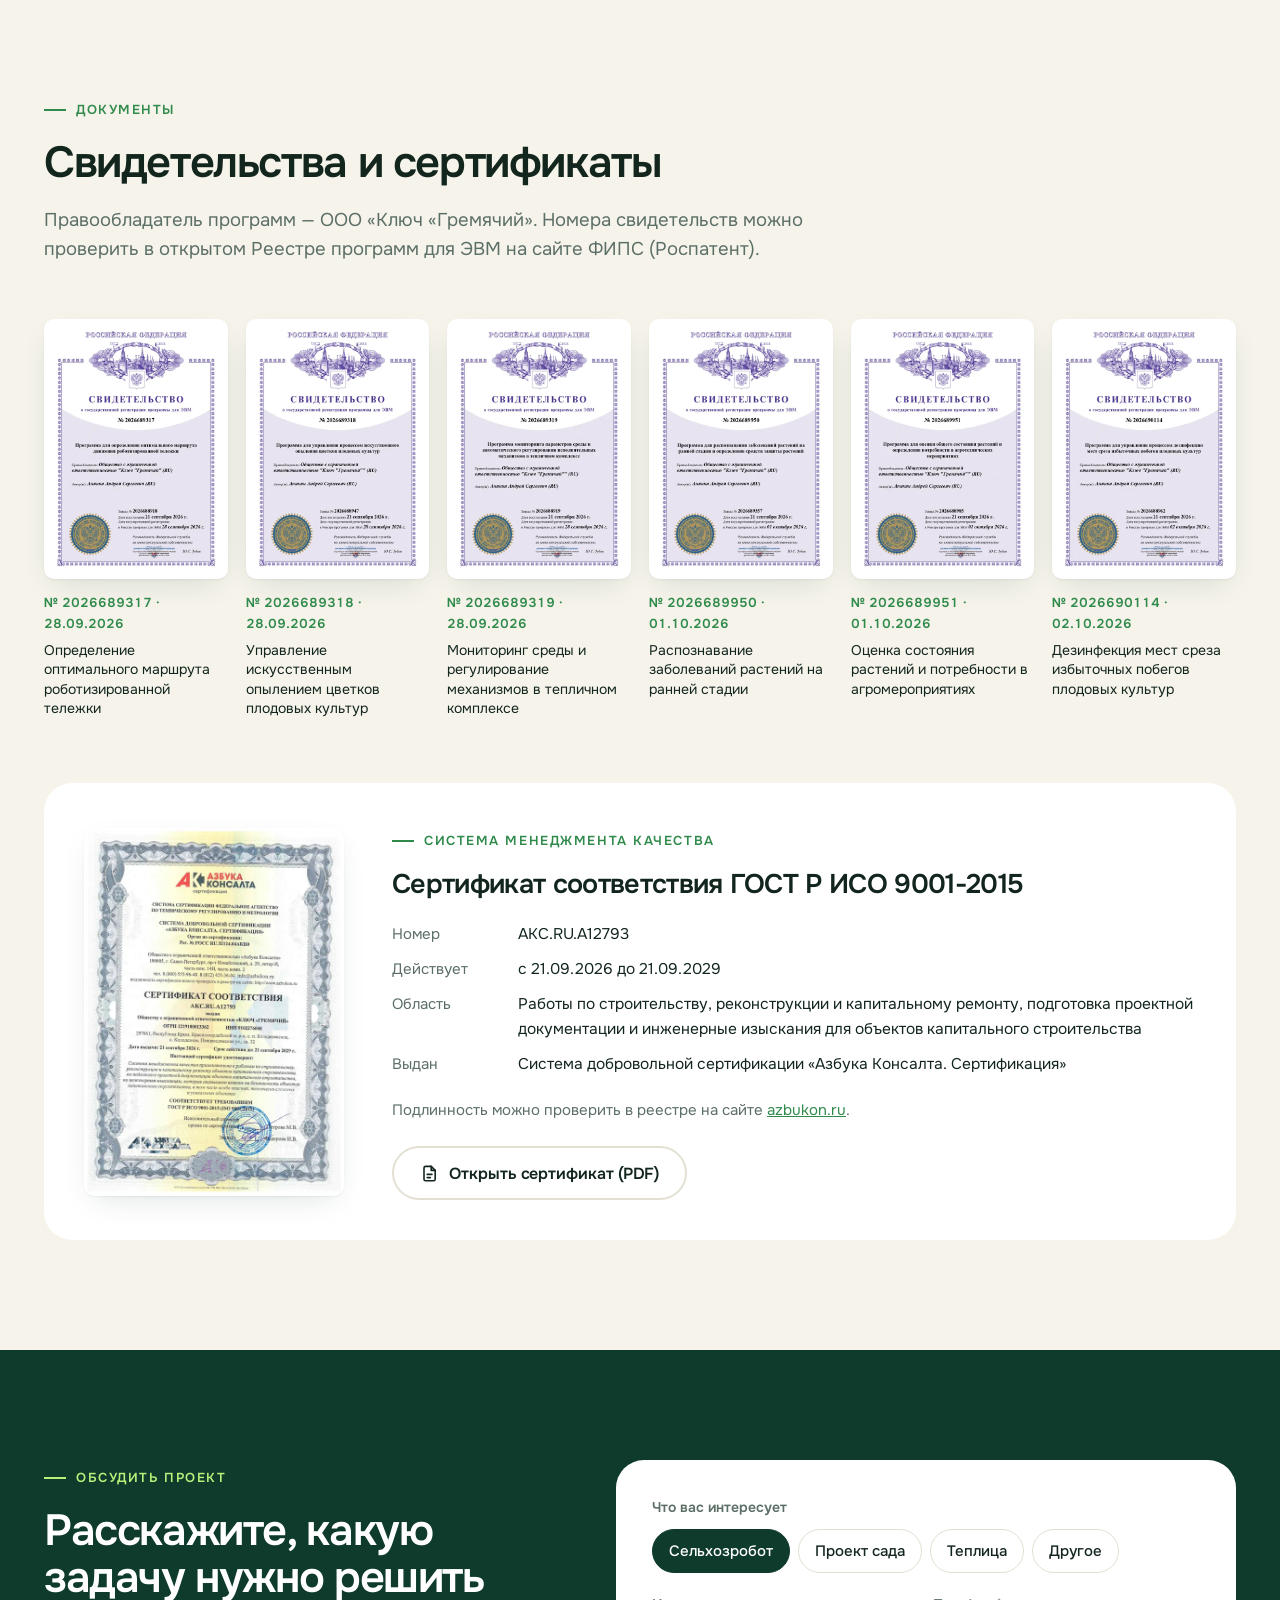
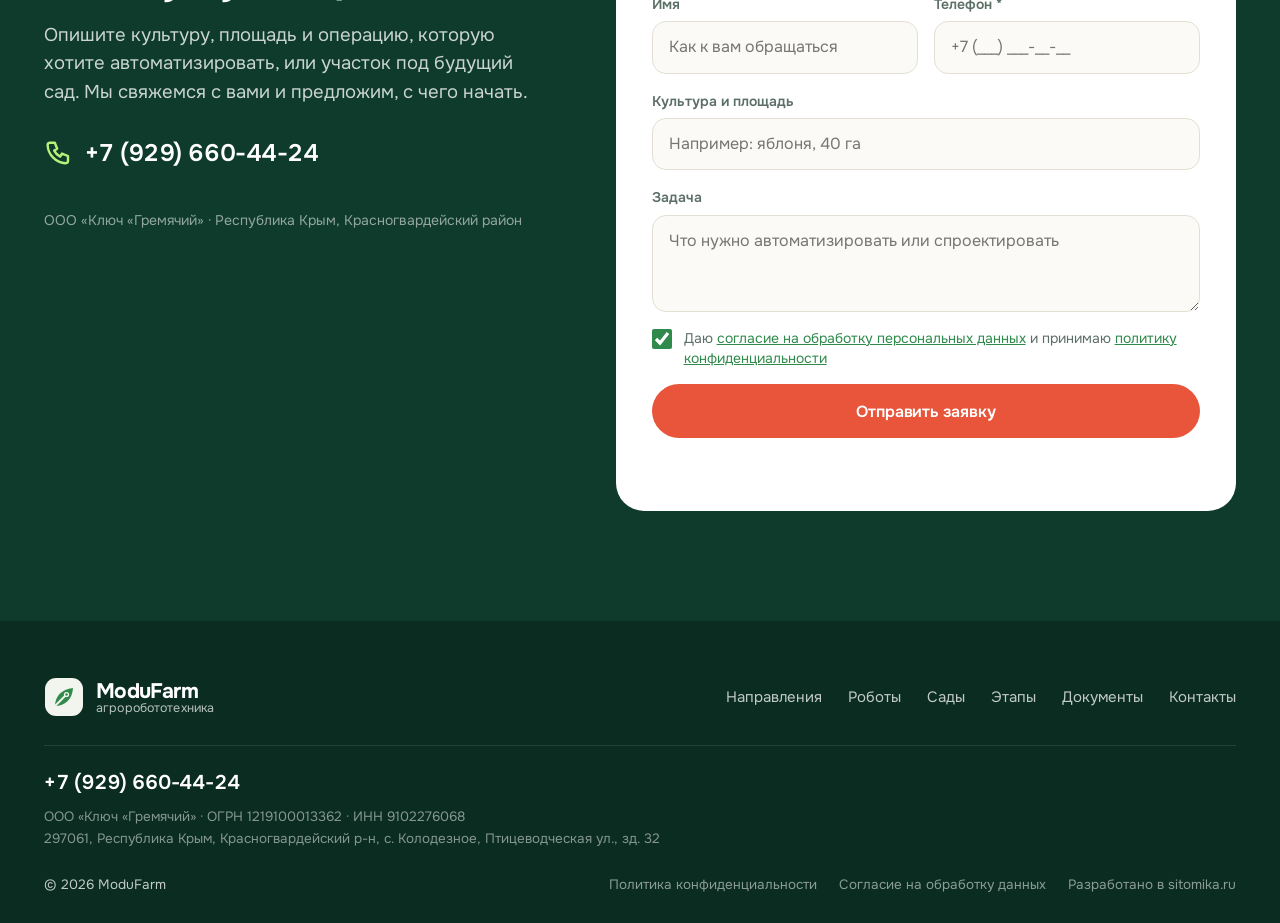
==== commit 83e7bdc0: "Телефон +7 (929) 660-44-24 на сайте Шапка (с короткими пунктами меню), мобильное меню и кнопка звонк" ====
--- a/index.html
+++ b/index.html
@@ -32,6 +32,7 @@
     "url": "https://DOMAIN/",
     "logo": "https://DOMAIN/img/apple-touch-icon.png",
     "taxID": "9102276068",
+    "telephone": "+7-929-660-44-24",
     "address": {
       "@type": "PostalAddress",
       "postalCode": "297061",
@@ -62,6 +63,7 @@
   <symbol id="i-climate" viewBox="0 0 24 24"><path d="M3 11 12 4l9 7v9H3z"/><path d="M10 13v3.5a2 2 0 1 0 2 0V13"/><path d="M15 14h3M15 17h3"/></symbol>
   <symbol id="i-arrow" viewBox="0 0 24 24"><path d="M5 12h14M13 6l6 6-6 6"/></symbol>
   <symbol id="i-doc" viewBox="0 0 24 24"><path d="M14 3H7a2 2 0 0 0-2 2v14a2 2 0 0 0 2 2h10a2 2 0 0 0 2-2V8z"/><path d="M14 3v5h5M9 13h6M9 17h4"/></symbol>
+  <symbol id="i-phone" viewBox="0 0 24 24"><path d="M5 4h4l2 5-2.5 1.5a11 11 0 0 0 5 5L15 13l5 2v4a2 2 0 0 1-2 2A16 16 0 0 1 3 6a2 2 0 0 1 2-2"/></symbol>
   <symbol id="i-check" viewBox="0 0 24 24"><path d="m5 12.5 4.5 4.5L19 7.5"/></symbol>
 </svg>
 
@@ -73,12 +75,14 @@
     </a>
     <nav class="nav" data-nav aria-label="Разделы">
       <a href="#napravleniya">Направления</a>
-      <a href="#robot">Робот под культуру</a>
-      <a href="#sady">Проекты садов</a>
-      <a href="#etapy">Как работаем</a>
+      <a href="#robot">Роботы</a>
+      <a href="#sady">Сады</a>
+      <a href="#etapy">Этапы</a>
       <a href="#dokumenty">Документы</a>
       <a href="#zayavka">Контакты</a>
+      <a class="nav__phone" href="tel:+79296604424" data-goal="phone_click">+7 (929) 660-44-24</a>
     </nav>
+    <a class="header__phone" href="tel:+79296604424" data-goal="phone_click"><svg class="ic"><use href="#i-phone"/></svg><span>+7 (929) 660-44-24</span></a>
     <a class="btn btn--accent btn--sm header__cta" href="#zayavka">Обсудить задачу</a>
     <button class="burger" type="button" aria-label="Открыть меню" aria-expanded="false" data-burger><span></span><span></span><span></span></button>
   </div>
@@ -408,9 +412,11 @@
         <p class="eyebrow eyebrow--light">Обсудить проект</p>
         <h2 class="section__title">Расскажите, какую задачу нужно решить</h2>
         <p class="section__lead section__lead--light">Опишите культуру, площадь и операцию, которую хотите автоматизировать, или участок под будущий сад. Мы свяжемся с вами и предложим, с чего начать.</p>
-        <!-- ЗАПОЛНИТЬ: телефон и e-mail заказчика. Раскомментировать блок, когда будут данные.
         <ul class="lead__contacts">
-          <li><a href="tel:+7XXXXXXXXXX" data-goal="phone_click">+7 (XXX) XXX-XX-XX</a></li>
+          <li><a href="tel:+79296604424" data-goal="phone_click"><svg class="ic"><use href="#i-phone"/></svg>+7 (929) 660-44-24</a></li>
+        </ul>
+        <!-- ЗАПОЛНИТЬ: e-mail заказчика. Раскомментировать, когда будет.
+        <ul class="lead__contacts">
           <li><a href="mailto:EMAIL">EMAIL</a></li>
         </ul>
         -->
@@ -457,13 +463,14 @@
       </a>
       <nav class="footer__nav" aria-label="Разделы">
         <a href="#napravleniya">Направления</a>
-        <a href="#robot">Робот под культуру</a>
-        <a href="#sady">Проекты садов</a>
-        <a href="#etapy">Как работаем</a>
+        <a href="#robot">Роботы</a>
+        <a href="#sady">Сады</a>
+        <a href="#etapy">Этапы</a>
         <a href="#dokumenty">Документы</a>
         <a href="#zayavka">Контакты</a>
       </nav>
     </div>
+    <p class="footer__contact"><a href="tel:+79296604424" data-goal="phone_click">+7 (929) 660-44-24</a></p>
     <p class="footer__legal">ООО «Ключ «Гремячий» · ОГРН 1219100013362 · ИНН 9102276068<br>297061, Республика Крым, Красногвардейский р-н, с. Колодезное, Птицеводческая ул., зд. 32</p>
     <div class="footer__bottom">
       <span>© <span class="js-year">2026</span> ModuFarm</span>
--- a/css/style.css
+++ b/css/style.css
@@ -62,8 +62,12 @@
 .logo__name { font: 700 21px/1.05 var(--f-head); letter-spacing: -.03em; }
 .logo__sub { font-size: 12.5px; letter-spacing: .01em; opacity: .7; }
 .nav { display: flex; gap: 24px; margin-left: auto; }
-.nav a { color: rgba(255, 255, 255, .85); font-size: 15px; font-weight: 500; text-decoration: none; transition: color .2s; }
+.nav a { color: rgba(255, 255, 255, .85); font-size: 15px; font-weight: 500; text-decoration: none; white-space: nowrap; transition: color .2s; }
 .nav a:hover { color: var(--c-lime); }
+.header__phone { display: inline-flex; align-items: center; gap: 8px; color: #fff; font-size: 16px; font-weight: 600; text-decoration: none; white-space: nowrap; font-variant-numeric: tabular-nums; transition: color .2s; }
+.header__phone .ic { color: var(--c-lime); }
+.header__phone:hover { color: var(--c-lime); }
+.nav__phone { display: none; }
 .burger { display: none; width: 44px; height: 44px; margin-left: 4px; padding: 0; border: 0; border-radius: 12px; background: rgba(255, 255, 255, .1); cursor: pointer; }
 .burger span { display: block; width: 20px; height: 2px; margin: 4px auto; background: #fff; transition: transform .2s, opacity .2s; }
 .header.is-open .burger span:nth-child(1) { transform: translateY(6px) rotate(45deg); }
@@ -93,6 +97,11 @@
 @keyframes bob { 0%, 100% { transform: translate(280px, 392px); } 50% { transform: translate(280px, 389px); } }
 @keyframes float { 0%, 100% { translate: 0 0; } 50% { translate: 0 -6px; } }
 
+@media (min-width: 1041px) {
+  .hero { display: flex; align-items: center; min-height: 100vh; min-height: 100svh; }
+  .hero__inner { width: 100%; }
+}
+
 /* Невысокие экраны ноутбуков: весь первый экран, включая цифры, помещается без прокрутки */
 @media (min-width: 1041px) and (max-height: 860px) {
   .hero { padding: calc(var(--header-h) + 28px) 0 40px; }
@@ -182,7 +191,9 @@
 /* Заявка */
 .lead { display: grid; grid-template-columns: .9fr 1.1fr; gap: 64px; align-items: start; }
 .lead__contacts { margin: 28px 0 0; padding: 0; list-style: none; font: 600 24px/1.5 var(--f-head); letter-spacing: -.02em; }
-.lead__contacts a { color: #fff; text-decoration: none; }
+.lead__contacts a { display: inline-flex; align-items: center; gap: 12px; color: #fff; text-decoration: none; font-variant-numeric: tabular-nums; }
+.lead__contacts a:hover { color: var(--c-lime); }
+.lead__contacts .ic { color: var(--c-lime); }
 .lead__addr { margin-top: 32px; font-size: 14px; color: rgba(255, 255, 255, .55); }
 .form { display: grid; gap: 16px; padding: 36px; border-radius: 28px; background: #fff; color: var(--c-ink); }
 .form__trap { position: absolute; left: -9999px; width: 1px; height: 1px; overflow: hidden; }
@@ -213,6 +224,10 @@
 .footer__nav { display: flex; flex-wrap: wrap; gap: 10px 26px; }
 .footer__nav a { color: rgba(255, 255, 255, .75); text-decoration: none; }
 .footer__nav a:hover { color: var(--c-lime); }
+.footer__contact { margin: 24px 0 0; font: 600 20px/1.3 var(--f-head); letter-spacing: -.01em; font-variant-numeric: tabular-nums; }
+.footer__contact a { color: #fff; text-decoration: none; }
+.footer__contact a:hover { color: var(--c-lime); }
+.footer__contact + .footer__legal { margin-top: 10px; }
 .footer__legal { margin-top: 24px; font-size: 13.5px; line-height: 1.6; color: rgba(255, 255, 255, .5); }
 .footer__bottom { display: flex; flex-wrap: wrap; justify-content: space-between; gap: 12px 24px; margin-top: 24px; font-size: 13.5px; }
 .footer-bottom-links { display: flex; flex-wrap: wrap; gap: 8px 22px; }
@@ -226,7 +241,7 @@
 /* Внутренние страницы */
 .page { padding: calc(var(--header-h) + 56px) 0 90px; }
 .header--solid { background: var(--c-deep); }
-.header--solid .header__cta { margin-left: auto; }
+.header--solid .header__phone { margin-left: auto; }
 .footer__legal--first { margin-top: 0; }
 .footer__bottom--first { margin-top: 0; }
 .todo { padding: 0 4px; border-radius: 4px; background: #fff3a6; }
@@ -245,6 +260,9 @@
 .js .reveal.is-in { opacity: 1; transform: none; }
 
 /* ---------- Адаптив ---------- */
+@media (max-width: 1260px) {
+  .header__cta:not(.header__cta--keep) { display: none; }
+}
 @media (max-width: 1180px) {
   .nav { gap: 18px; }
   .nav a { font-size: 14px; }
@@ -258,7 +276,8 @@
   .nav { position: fixed; top: var(--header-h); left: 0; right: 0; flex-direction: column; gap: 0; margin: 0; padding: 8px 24px 24px; background: var(--c-deep); box-shadow: 0 20px 30px rgba(0, 0, 0, .25); transform: translateY(-8px); opacity: 0; visibility: hidden; transition: all .2s; }
   .nav a { padding: 14px 0; font-size: 17px; border-bottom: 1px solid rgba(255, 255, 255, .08); }
   .header.is-open .nav { transform: none; opacity: 1; visibility: visible; }
-  .header__cta { margin-left: auto; }
+  .header__phone { margin-left: auto; }
+  .nav__phone { display: block; color: var(--c-lime) !important; font-weight: 600; border-bottom: 0 !important; }
   .hero__inner, .split, .lead { grid-template-columns: 1fr; gap: 48px; }
   .split--reverse .split__text { order: 0; }
   .hero__art { max-width: 620px; }
@@ -273,7 +292,11 @@
   .section__head { margin-bottom: 36px; }
   .header__cta { display: none; }
   .header__cta--keep { display: inline-flex; min-height: 40px; padding: 8px 14px; font-size: 14px; white-space: nowrap; }
-  .burger { margin-left: auto; }
+  .header__inner { gap: 10px; }
+  .header__phone { justify-content: center; width: 44px; height: 44px; border-radius: 12px; background: rgba(255, 255, 255, .1); }
+  .header__phone span { display: none; }
+  .header__phone--inner { display: none; }
+  .header--solid .header__cta--keep { margin-left: auto; }
   .logo__sub { display: none; }
   .hero { padding: calc(var(--header-h) + 28px) 0 56px; }
   .hero__lead { font-size: 17px; }
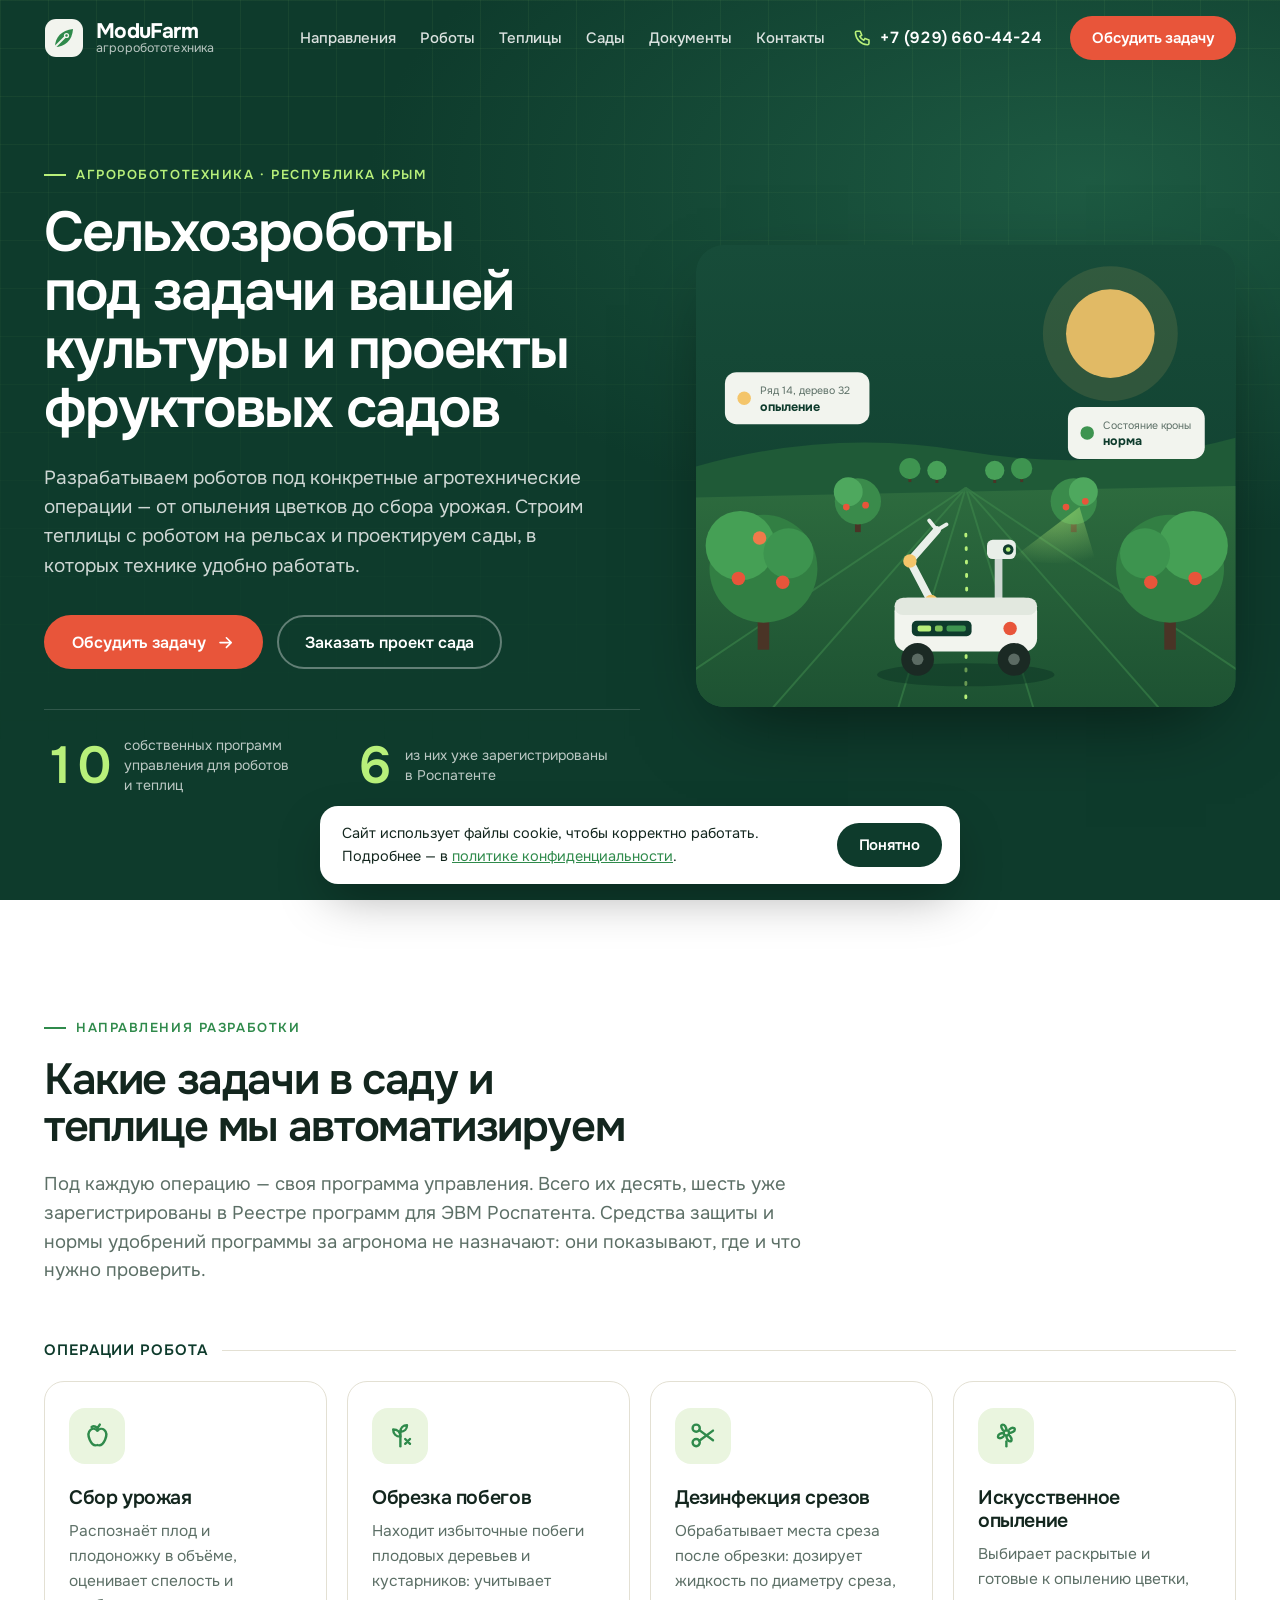
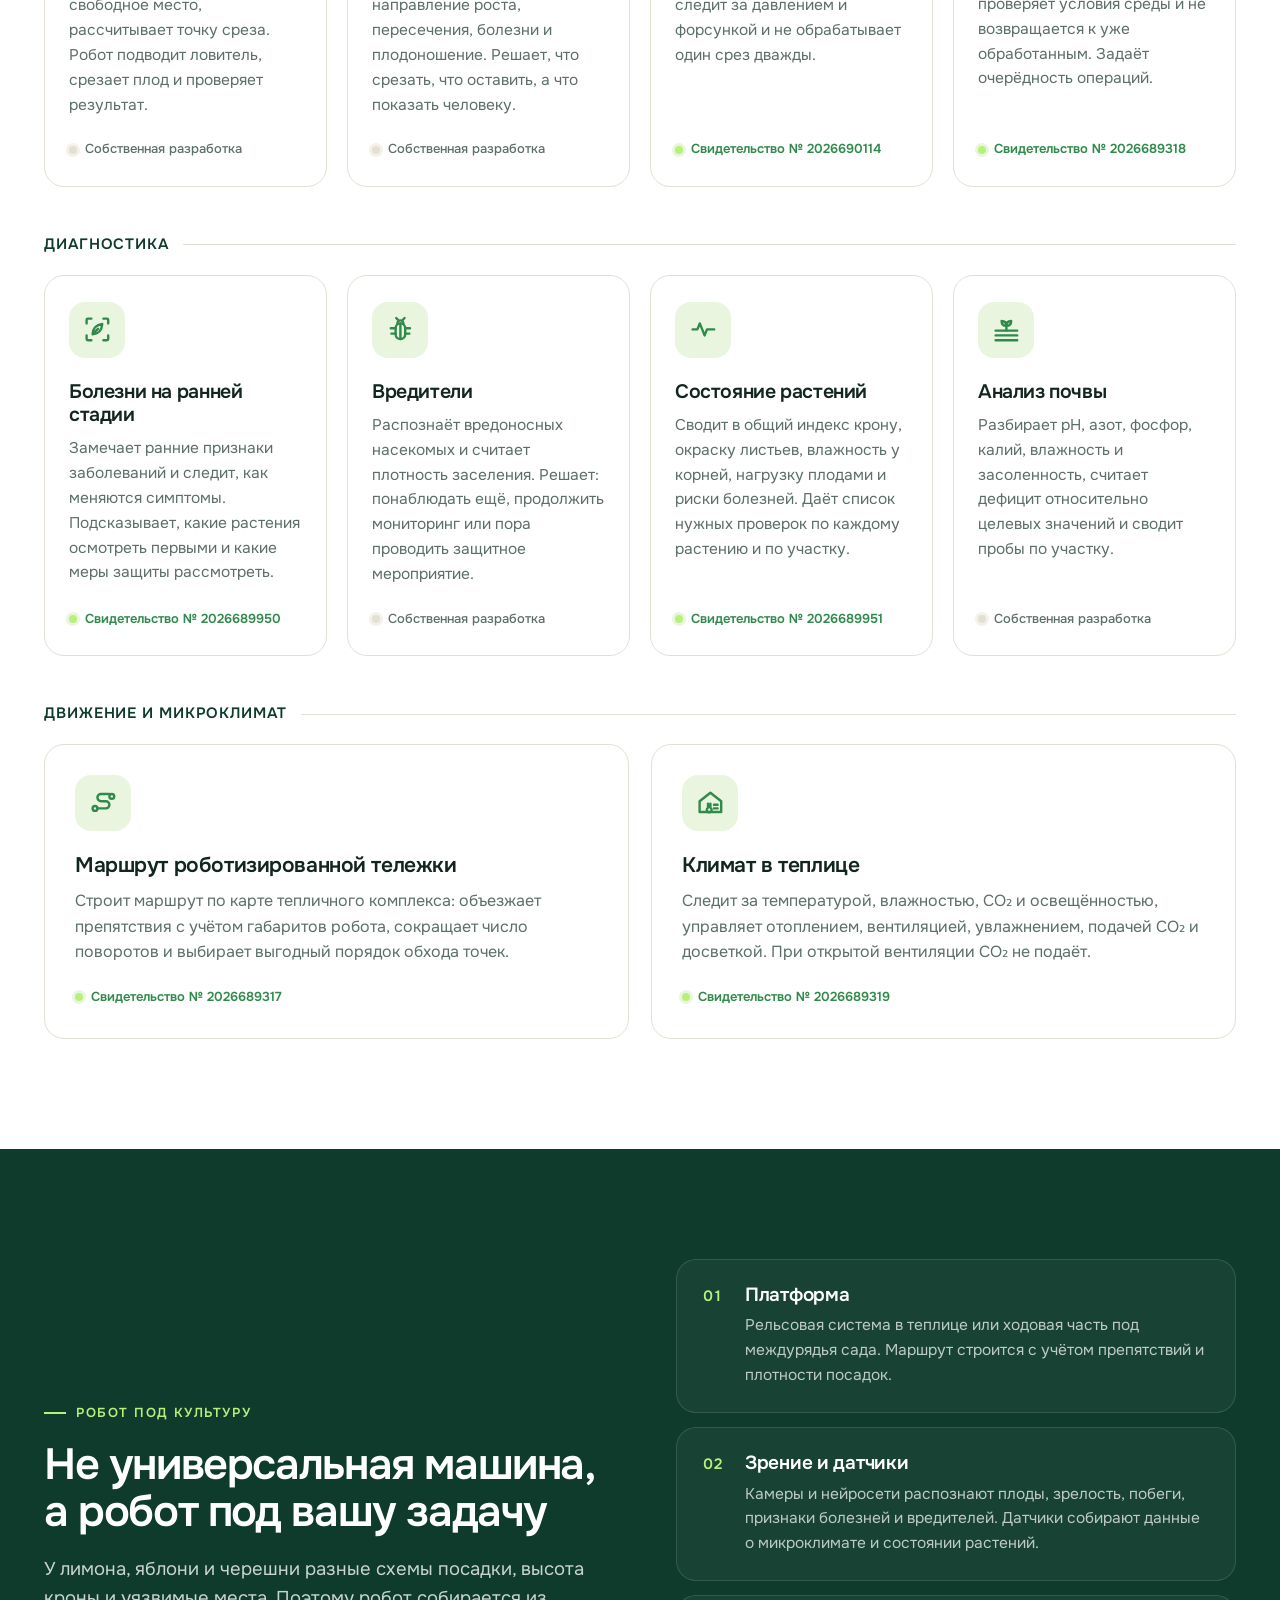
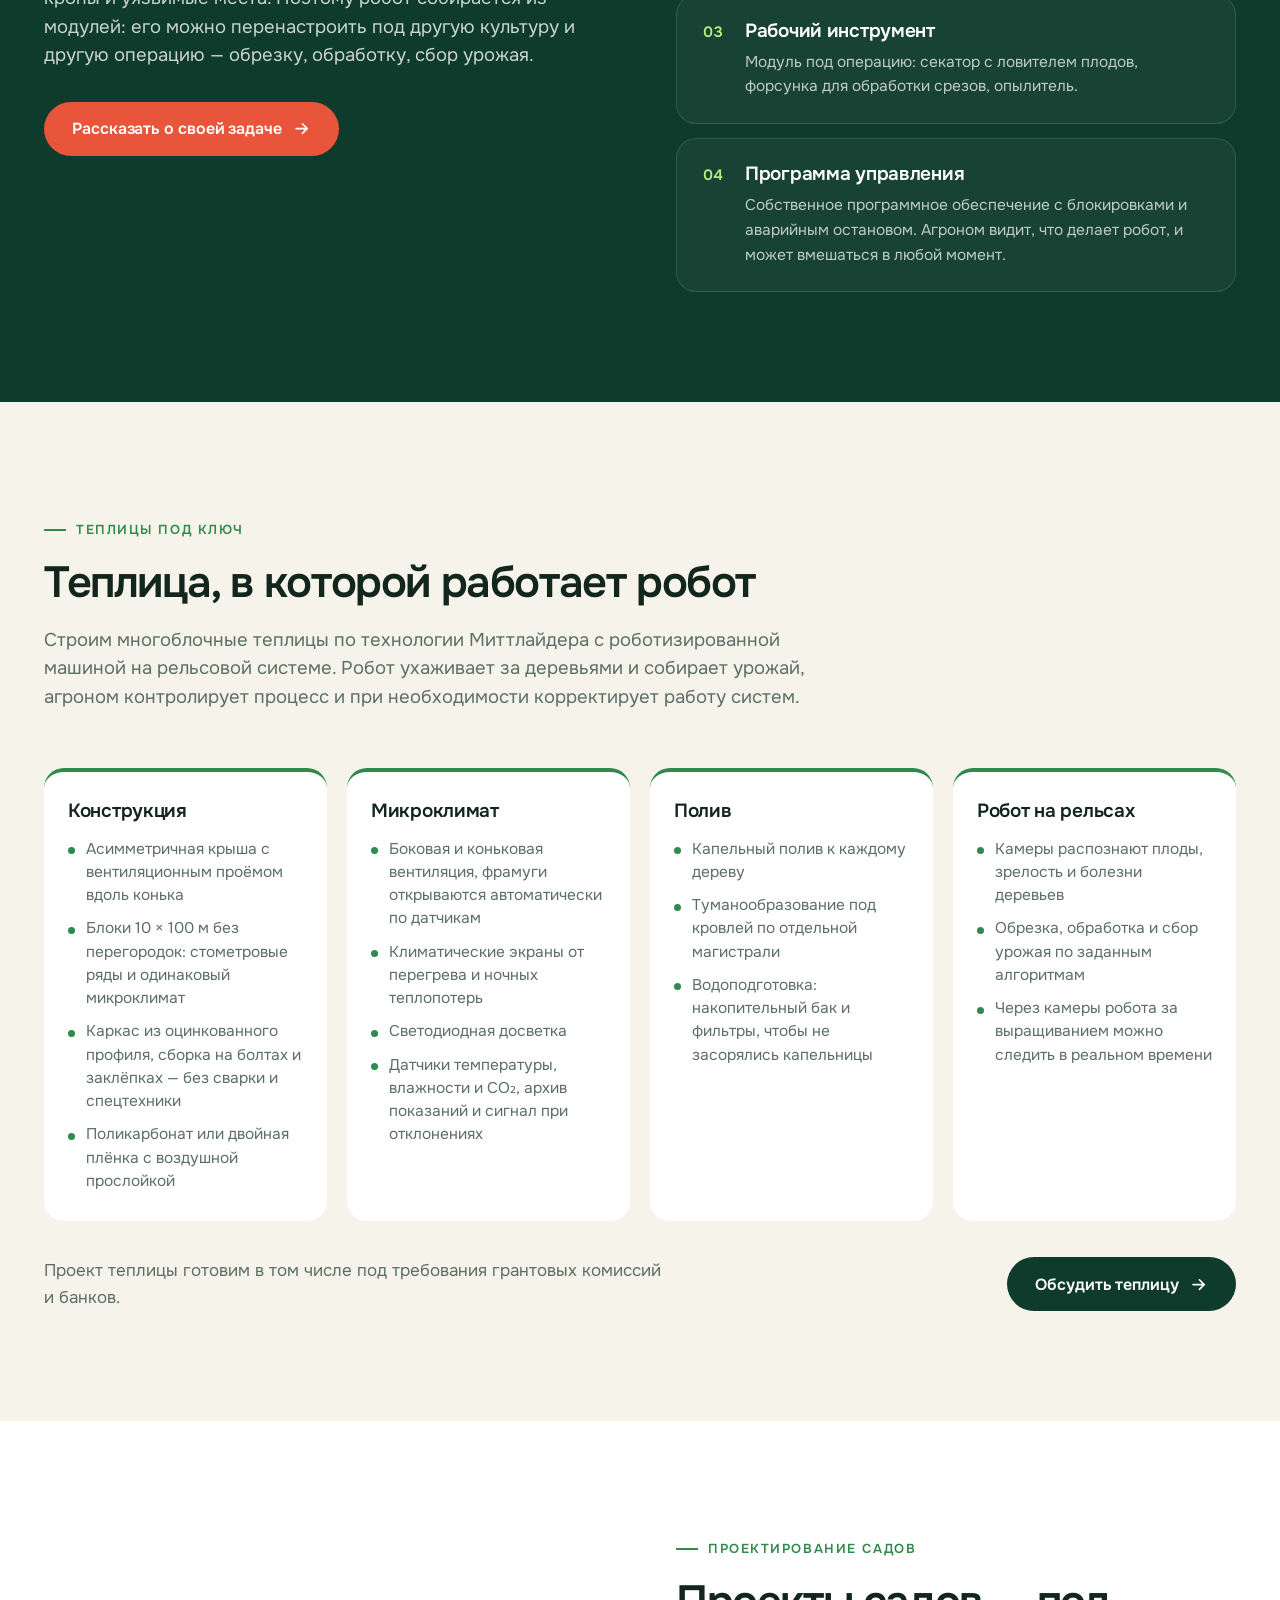
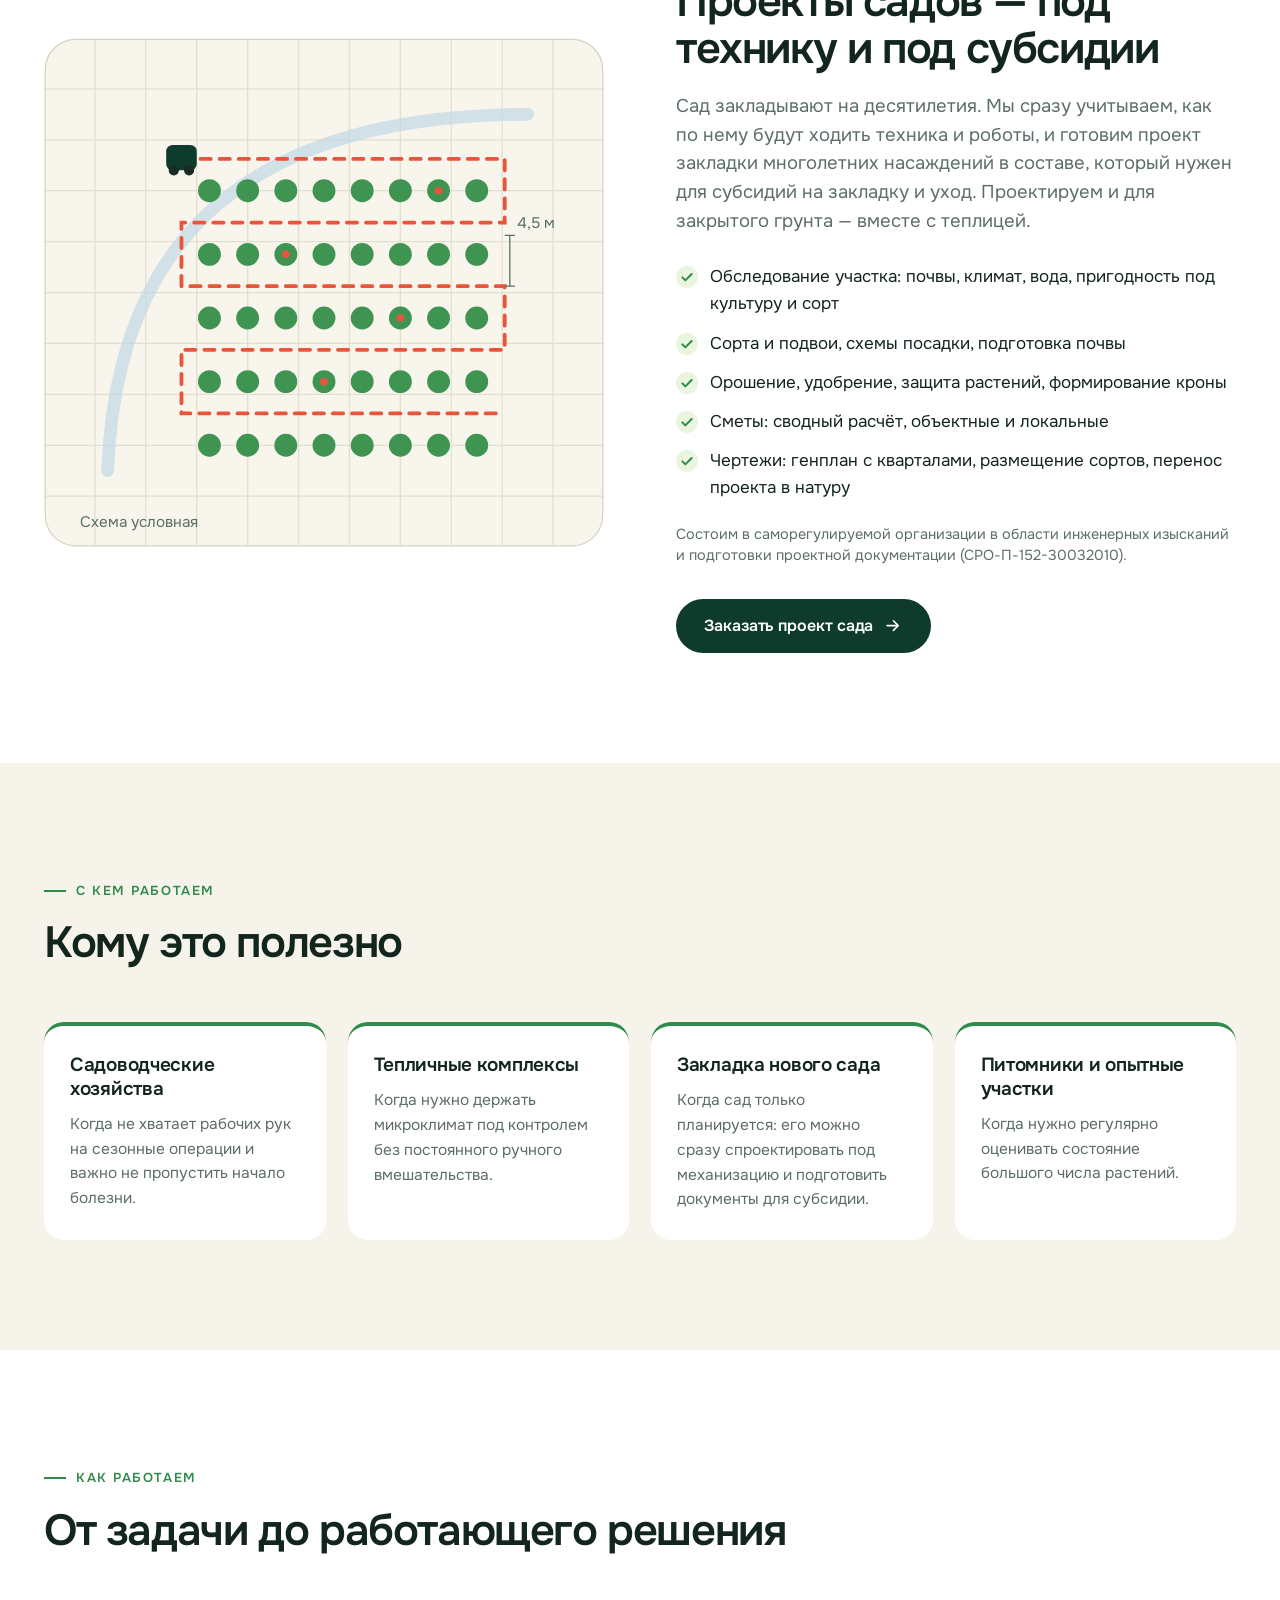
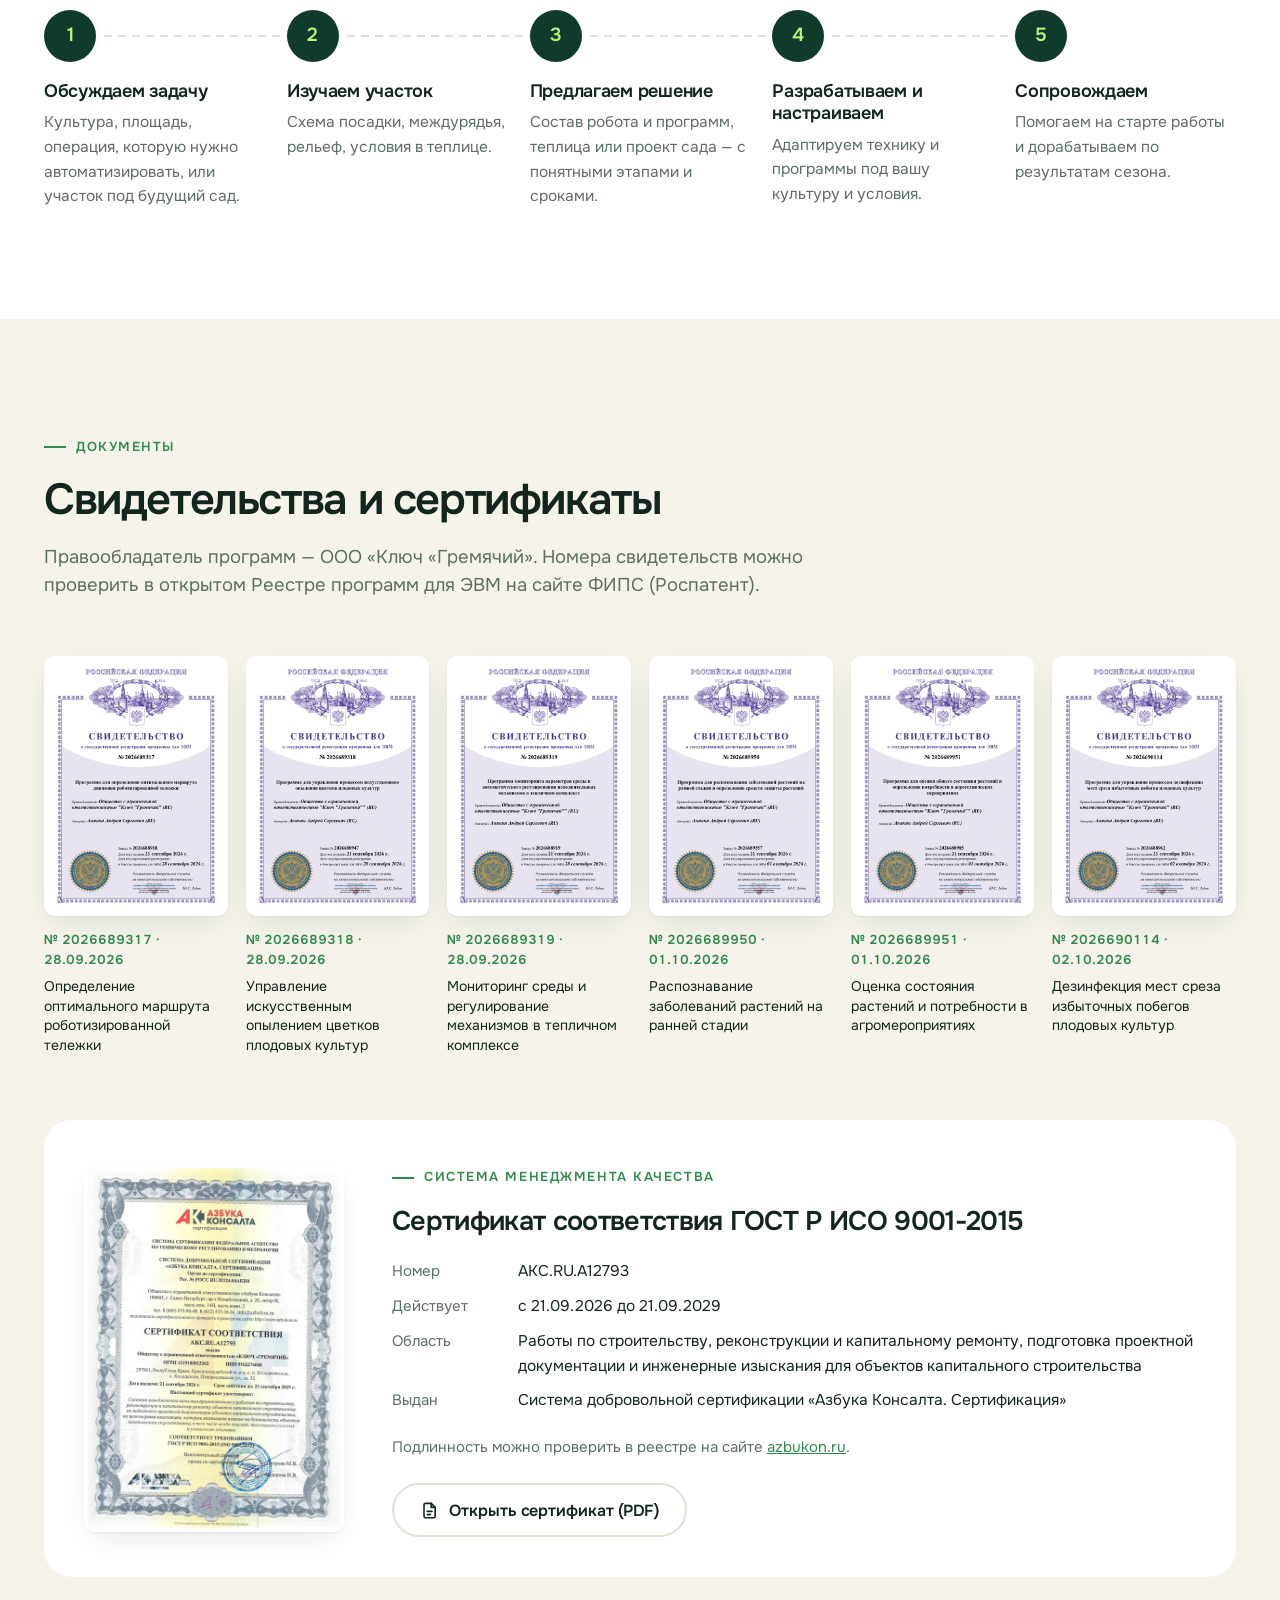
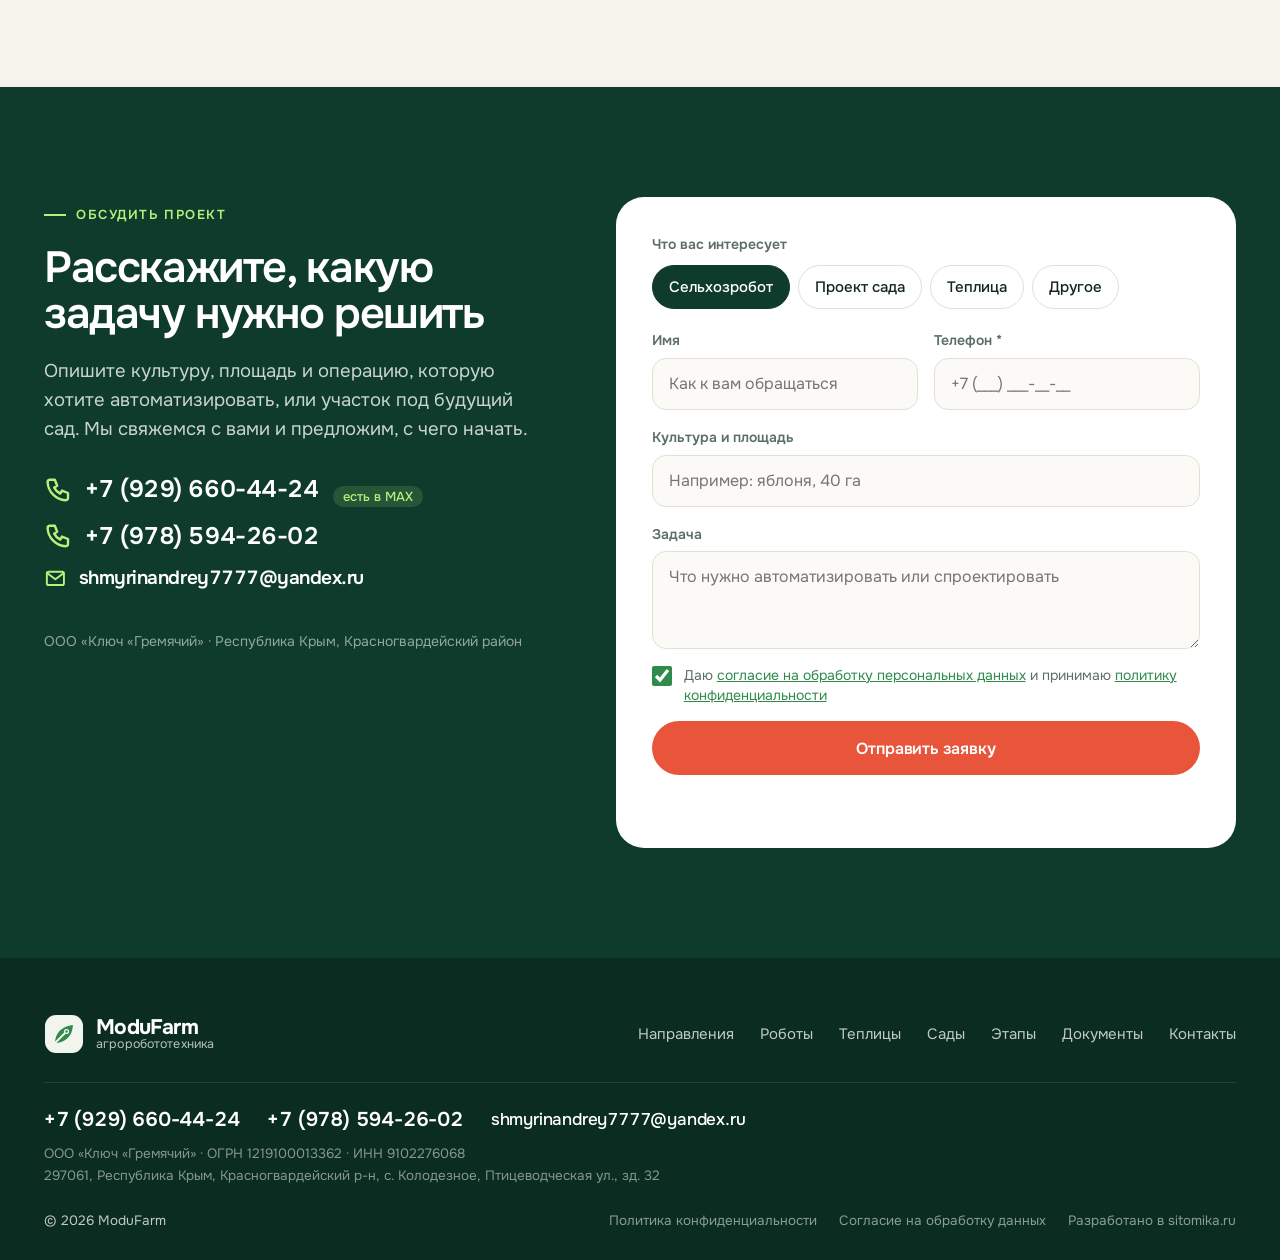
==== commit 80e3e6cd: "10 программ, раздел «Теплицы под ключ», проекты садов под субсидии, контакты - Направления: 10 прогр" ====
--- a/index.html
+++ b/index.html
@@ -4,7 +4,7 @@
   <meta charset="utf-8">
   <meta name="viewport" content="width=device-width, initial-scale=1, viewport-fit=cover">
   <title>ModuFarm — сельхозроботы и проектирование фруктовых садов</title>
-  <meta name="description" content="Разрабатываем сельхозроботов под агротехнические задачи разных культур: опыление, диагностика болезней, оценка состояния растений, обработка срезов, микроклимат теплиц. Проектируем фруктовые сады.">
+  <meta name="description" content="Разрабатываем сельхозроботов под агротехнические задачи разных культур: сбор урожая, обрезка, опыление, диагностика болезней и вредителей, анализ почвы, микроклимат теплиц. Строим теплицы с роботом на рельсах, проектируем сады.">
   <!-- ЗАПОЛНИТЬ: DOMAIN — адрес сайта (здесь, в robots.txt, sitemap.xml, config.php) -->
   <link rel="canonical" href="https://DOMAIN/">
   <meta name="theme-color" content="#0e3b2c">
@@ -32,7 +32,8 @@
     "url": "https://DOMAIN/",
     "logo": "https://DOMAIN/img/apple-touch-icon.png",
     "taxID": "9102276068",
-    "telephone": "+7-929-660-44-24",
+    "telephone": ["+7-929-660-44-24", "+7-978-594-26-02"],
+    "email": "shmyrinandrey7777@yandex.ru",
     "address": {
       "@type": "PostalAddress",
       "postalCode": "297061",
@@ -41,7 +42,7 @@
       "addressLocality": "с. Колодезное",
       "streetAddress": "Птицеводческая ул., зд. 32"
     },
-    "description": "Разработка сельскохозяйственных роботов под агротехнические задачи и проектирование фруктовых садов."
+    "description": "Разработка сельскохозяйственных роботов и программ управления под агротехнические задачи, строительство теплиц с роботизированной системой, проектирование фруктовых садов."
   }
   </script>
 </head>
@@ -61,7 +62,12 @@
   <symbol id="i-pulse" viewBox="0 0 24 24"><path d="M3 12h4l2-5 4 10 2-5h6"/></symbol>
   <symbol id="i-cut" viewBox="0 0 24 24"><circle cx="6" cy="6" r="3"/><circle cx="6" cy="18" r="3"/><path d="M8.6 7.6 20 16M8.6 16.4 20 8"/></symbol>
   <symbol id="i-climate" viewBox="0 0 24 24"><path d="M3 11 12 4l9 7v9H3z"/><path d="M10 13v3.5a2 2 0 1 0 2 0V13"/><path d="M15 14h3M15 17h3"/></symbol>
-  <symbol id="i-arrow" viewBox="0 0 24 24"><path d="M5 12h14M13 6l6 6-6 6"/></symbol>
+  <symbol id="i-fruit" viewBox="0 0 24 24"><path d="M12 8c-1.5-1.6-4-2-5.7-.6C4.4 9 4.2 12.4 5.6 15.6 7 18.8 9.4 21 12 20c2.6 1 5-1.2 6.4-4.4 1.4-3.2 1.2-6.6-.7-8.2C16 6 13.5 6.4 12 8z"/><path d="M12 8c0-2 .6-3.6 2-5M12 6c-1.6-1.6-3.6-1.8-4.8-1"/></symbol>
+  <symbol id="i-sprout" viewBox="0 0 24 24"><path d="M12 21V9"/><path d="M12 13c-3.6 0-6-2.4-6-6 3.6 0 6 2.4 6 6zM12 9c0-3.3 2.2-5.5 5.5-5.5 0 3.3-2.2 5.5-5.5 5.5z"/><path d="m16 15 4 4M20 15l-4 4"/></symbol>
+  <symbol id="i-bug" viewBox="0 0 24 24"><rect x="8" y="7" width="8" height="13" rx="4"/><path d="M12 7v13M9.5 7a2.5 2.5 0 0 1 5 0M10 4 8.5 2.5M14 4l1.5-1.5M8 11H4M8 15.5H4.5M16 11h4M16 15.5h3.5"/></symbol>
+  <symbol id="i-soil" viewBox="0 0 24 24"><path d="M3 13h18M3 17h18M3 21h18"/><path d="M12 13V8"/><path d="M12 9c-2.5 0-4-1.5-4-4 2.5 0 4 1.5 4 4zM12 9c0-2.5 1.5-4 4-4 0 2.5-1.5 4-4 4z"/></symbol>
+  <symbol id="i-mail" viewBox="0 0 24 24"><rect x="3" y="5" width="18" height="14" rx="2"/><path d="m3.5 6.5 8.5 6.5 8.5-6.5"/></symbol>
+  <symbol id="i-arrow"viewBox="0 0 24 24"><path d="M5 12h14M13 6l6 6-6 6"/></symbol>
   <symbol id="i-doc" viewBox="0 0 24 24"><path d="M14 3H7a2 2 0 0 0-2 2v14a2 2 0 0 0 2 2h10a2 2 0 0 0 2-2V8z"/><path d="M14 3v5h5M9 13h6M9 17h4"/></symbol>
   <symbol id="i-phone" viewBox="0 0 24 24"><path d="M5 4h4l2 5-2.5 1.5a11 11 0 0 0 5 5L15 13l5 2v4a2 2 0 0 1-2 2A16 16 0 0 1 3 6a2 2 0 0 1 2-2"/></symbol>
   <symbol id="i-check" viewBox="0 0 24 24"><path d="m5 12.5 4.5 4.5L19 7.5"/></symbol>
@@ -76,8 +82,8 @@
     <nav class="nav" data-nav aria-label="Разделы">
       <a href="#napravleniya">Направления</a>
       <a href="#robot">Роботы</a>
+      <a href="#teplicy">Теплицы</a>
       <a href="#sady">Сады</a>
-      <a href="#etapy">Этапы</a>
       <a href="#dokumenty">Документы</a>
       <a href="#zayavka">Контакты</a>
       <a class="nav__phone" href="tel:+79296604424" data-goal="phone_click">+7 (929) 660-44-24</a>
@@ -97,14 +103,14 @@
       <div class="hero__text">
         <p class="eyebrow eyebrow--light">Агроробототехника · Республика Крым</p>
         <h1 class="hero__title">Сельхозроботы под задачи вашей культуры и&nbsp;проекты фруктовых садов</h1>
-        <p class="hero__lead">Разрабатываем роботов под конкретные агротехнические операции — от опыления цветков до ранней диагностики болезней. Проектируем сады, в которых технике удобно работать.</p>
+        <p class="hero__lead">Разрабатываем роботов под конкретные агротехнические операции — от опыления цветков до сбора урожая. Строим теплицы с роботом на рельсах и проектируем сады, в которых технике удобно работать.</p>
         <div class="hero__actions">
           <a class="btn btn--accent" href="#zayavka" data-topic="Сельхозробот под задачу">Обсудить задачу <svg class="ic"><use href="#i-arrow"/></svg></a>
           <a class="btn btn--ghost-light" href="#zayavka" data-topic="Проект фруктового сада">Заказать проект сада</a>
         </div>
         <ul class="hero__facts">
-          <li><b>6</b><span>программ для ЭВМ зарегистрированы в Роспатенте</span></li>
-          <li><b>2</b><span>направления: робототехника и&nbsp;проектирование садов</span></li>
+          <li><b>10</b><span>собственных программ управления для роботов и&nbsp;теплиц</span></li>
+          <li><b>6</b><span>из них уже зарегистрированы в&nbsp;Роспатенте</span></li>
         </ul>
       </div>
 
@@ -195,90 +201,182 @@
     </div>
   </section>
 
-  <!-- ===== Направления (по свидетельствам Роспатента) ===== -->
+  <!-- ===== Направления: 10 программ (тексты — по рефератам программ; 6 со свидетельствами Роспатента) ===== -->
   <section class="section" id="napravleniya">
     <div class="container">
       <div class="section__head">
         <p class="eyebrow">Направления разработки</p>
         <h2 class="section__title">Какие задачи в саду и теплице мы автоматизируем</h2>
-        <p class="section__lead">Под каждую операцию у нас своя программа управления. Все шесть зарегистрированы в Реестре программ для ЭВМ Роспатента.</p>
-      </div>
-
-      <div class="cards">
-        <article class="card reveal">
-          <div class="card__icon"><svg class="ic"><use href="#i-route"/></svg></div>
-          <h3 class="card__title">Навигация по саду</h3>
-          <p>Расчёт оптимального маршрута роботизированной тележки по участку: в каком порядке объезжать ряды, чтобы не тратить время и заряд впустую.</p>
-          <a class="card__doc" href="docs/svidetelstvo-2026689317.pdf" target="_blank" rel="noopener">Свидетельство № 2026689317</a>
-        </article>
-        <article class="card reveal">
-          <div class="card__icon"><svg class="ic"><use href="#i-flower"/></svg></div>
-          <h3 class="card__title">Искусственное опыление</h3>
-          <p>Управление опылением цветков плодовых культур. Помогает, когда погода или нехватка пчёл ставят урожай под угрозу.</p>
-          <a class="card__doc" href="docs/svidetelstvo-2026689318.pdf" target="_blank" rel="noopener">Свидетельство № 2026689318</a>
-        </article>
-        <article class="card reveal">
-          <div class="card__icon"><svg class="ic"><use href="#i-leafscan"/></svg></div>
-          <h3 class="card__title">Ранняя диагностика болезней</h3>
-          <p>Распознавание заболеваний растений на ранней стадии и подбор средств защиты, пока болезнь не распространилась по саду.</p>
-          <a class="card__doc" href="docs/svidetelstvo-2026689950.pdf" target="_blank" rel="noopener">Свидетельство № 2026689950</a>
-        </article>
-        <article class="card reveal">
-          <div class="card__icon"><svg class="ic"><use href="#i-pulse"/></svg></div>
-          <h3 class="card__title">Оценка состояния растений</h3>
-          <p>Общая оценка состояния растений и определение, какие агротехнические мероприятия нужны и где именно.</p>
-          <a class="card__doc" href="docs/svidetelstvo-2026689951.pdf" target="_blank" rel="noopener">Свидетельство № 2026689951</a>
-        </article>
-        <article class="card reveal">
-          <div class="card__icon"><svg class="ic"><use href="#i-cut"/></svg></div>
-          <h3 class="card__title">Дезинфекция срезов</h3>
-          <p>Управление обработкой мест среза после удаления избыточных побегов плодовых культур, чтобы через срез не проникла инфекция.</p>
-          <a class="card__doc" href="docs/svidetelstvo-2026690114.pdf" target="_blank" rel="noopener">Свидетельство № 2026690114</a>
-        </article>
-        <article class="card reveal">
-          <div class="card__icon"><svg class="ic"><use href="#i-climate"/></svg></div>
-          <h3 class="card__title">Микроклимат теплицы</h3>
-          <p>Мониторинг параметров среды в тепличном комплексе и автоматическое управление исполнительными механизмами.</p>
-          <a class="card__doc" href="docs/svidetelstvo-2026689319.pdf" target="_blank" rel="noopener">Свидетельство № 2026689319</a>
-        </article>
+        <p class="section__lead">Под каждую операцию — своя программа управления. Всего их десять, шесть уже зарегистрированы в Реестре программ для ЭВМ Роспатента. Средства защиты и нормы удобрений программы за агронома не назначают: они показывают, где и что нужно проверить.</p>
+      </div>
+
+      <div class="cards-group">
+        <h3 class="cards-group__title">Операции робота</h3>
+        <div class="cards cards--4">
+          <article class="card reveal">
+            <div class="card__icon"><svg class="ic"><use href="#i-fruit"/></svg></div>
+            <h4 class="card__title">Сбор урожая</h4>
+            <p>Распознаёт плод и плодоножку в объёме, оценивает спелость и свободное место, рассчитывает точку среза. Робот подводит ловитель, срезает плод и проверяет результат.</p>
+            <span class="card__doc card__doc--plain">Собственная разработка</span>
+          </article>
+          <article class="card reveal">
+            <div class="card__icon"><svg class="ic"><use href="#i-sprout"/></svg></div>
+            <h4 class="card__title">Обрезка побегов</h4>
+            <p>Находит избыточные побеги плодовых деревьев и кустарников: учитывает направление роста, пересечения, болезни и плодоношение. Решает, что срезать, что оставить, а что показать человеку.</p>
+            <span class="card__doc card__doc--plain">Собственная разработка</span>
+          </article>
+          <article class="card reveal">
+            <div class="card__icon"><svg class="ic"><use href="#i-cut"/></svg></div>
+            <h4 class="card__title">Дезинфекция срезов</h4>
+            <p>Обрабатывает места среза после обрезки: дозирует жидкость по диаметру среза, следит за давлением и форсункой и не обрабатывает один срез дважды.</p>
+            <a class="card__doc" href="docs/svidetelstvo-2026690114.pdf" target="_blank" rel="noopener">Свидетельство № 2026690114</a>
+          </article>
+          <article class="card reveal">
+            <div class="card__icon"><svg class="ic"><use href="#i-flower"/></svg></div>
+            <h4 class="card__title">Искусственное опыление</h4>
+            <p>Выбирает раскрытые и готовые к опылению цветки, проверяет условия среды и не возвращается к уже обработанным. Задаёт очерёдность операций.</p>
+            <a class="card__doc" href="docs/svidetelstvo-2026689318.pdf" target="_blank" rel="noopener">Свидетельство № 2026689318</a>
+          </article>
+        </div>
+      </div>
+
+      <div class="cards-group">
+        <h3 class="cards-group__title">Диагностика</h3>
+        <div class="cards cards--4">
+          <article class="card reveal">
+            <div class="card__icon"><svg class="ic"><use href="#i-leafscan"/></svg></div>
+            <h4 class="card__title">Болезни на ранней стадии</h4>
+            <p>Замечает ранние признаки заболеваний и следит, как меняются симптомы. Подсказывает, какие растения осмотреть первыми и какие меры защиты рассмотреть.</p>
+            <a class="card__doc" href="docs/svidetelstvo-2026689950.pdf" target="_blank" rel="noopener">Свидетельство № 2026689950</a>
+          </article>
+          <article class="card reveal">
+            <div class="card__icon"><svg class="ic"><use href="#i-bug"/></svg></div>
+            <h4 class="card__title">Вредители</h4>
+            <p>Распознаёт вредоносных насекомых и считает плотность заселения. Решает: понаблюдать ещё, продолжить мониторинг или пора проводить защитное мероприятие.</p>
+            <span class="card__doc card__doc--plain">Собственная разработка</span>
+          </article>
+          <article class="card reveal">
+            <div class="card__icon"><svg class="ic"><use href="#i-pulse"/></svg></div>
+            <h4 class="card__title">Состояние растений</h4>
+            <p>Сводит в общий индекс крону, окраску листьев, влажность у корней, нагрузку плодами и риски болезней. Даёт список нужных проверок по каждому растению и по участку.</p>
+            <a class="card__doc" href="docs/svidetelstvo-2026689951.pdf" target="_blank" rel="noopener">Свидетельство № 2026689951</a>
+          </article>
+          <article class="card reveal">
+            <div class="card__icon"><svg class="ic"><use href="#i-soil"/></svg></div>
+            <h4 class="card__title">Анализ почвы</h4>
+            <p>Разбирает pH, азот, фосфор, калий, влажность и засоленность, считает дефицит относительно целевых значений и сводит пробы по участку.</p>
+            <span class="card__doc card__doc--plain">Собственная разработка</span>
+          </article>
+        </div>
+      </div>
+
+      <div class="cards-group">
+        <h3 class="cards-group__title">Движение и микроклимат</h3>
+        <div class="cards cards--2">
+          <article class="card reveal">
+            <div class="card__icon"><svg class="ic"><use href="#i-route"/></svg></div>
+            <h4 class="card__title">Маршрут роботизированной тележки</h4>
+            <p>Строит маршрут по карте тепличного комплекса: объезжает препятствия с учётом габаритов робота, сокращает число поворотов и выбирает выгодный порядок обхода точек.</p>
+            <a class="card__doc" href="docs/svidetelstvo-2026689317.pdf" target="_blank" rel="noopener">Свидетельство № 2026689317</a>
+          </article>
+          <article class="card reveal">
+            <div class="card__icon"><svg class="ic"><use href="#i-climate"/></svg></div>
+            <h4 class="card__title">Климат в теплице</h4>
+            <p>Следит за температурой, влажностью, CO₂ и освещённостью, управляет отоплением, вентиляцией, увлажнением, подачей CO₂ и досветкой. При открытой вентиляции CO₂ не подаёт.</p>
+            <a class="card__doc" href="docs/svidetelstvo-2026689319.pdf" target="_blank" rel="noopener">Свидетельство № 2026689319</a>
+          </article>
+        </div>
       </div>
     </div>
   </section>
 
   <!-- ===== Робот под культуру ===== -->
-  <!-- ПОДТВЕРДИТЬ у заказчика: состав робота и подход описаны в общем виде, без ТТХ -->
+  <!-- Состав робота — по техописанию заказчика (робот на рельсовой системе) и рефератам программ, без ТТХ -->
   <section class="section section--dark" id="robot">
     <div class="container split">
       <div class="split__text">
         <p class="eyebrow eyebrow--light">Робот под культуру</p>
         <h2 class="section__title">Не универсальная машина, а&nbsp;робот под вашу задачу</h2>
-        <p class="section__lead section__lead--light">У яблони, черешни, винограда и тепличного огурца разные схемы посадки, высота кроны и уязвимые места. Поэтому мы начинаем не с каталога, а с культуры и операции, которую нужно взять на себя.</p>
+        <p class="section__lead section__lead--light">У лимона, яблони и черешни разные схемы посадки, высота кроны и уязвимые места. Поэтому робот собирается из модулей: его можно перенастроить под другую культуру и другую операцию — обрезку, обработку, сбор урожая.</p>
         <a class="btn btn--accent" href="#zayavka" data-topic="Сельхозробот под задачу">Рассказать о своей задаче <svg class="ic"><use href="#i-arrow"/></svg></a>
       </div>
       <ol class="layers">
-        <li class="layers__item reveal"><span class="layers__num">01</span><div><h3>Платформа</h3><p>Ходовая часть под ширину междурядий, рельеф и покрытие участка.</p></div></li>
-        <li class="layers__item reveal"><span class="layers__num">02</span><div><h3>Зрение и датчики</h3><p>Камеры и сенсоры, которые видят то, что важно для конкретной культуры: цветки, листья, побеги, срезы.</p></div></li>
-        <li class="layers__item reveal"><span class="layers__num">03</span><div><h3>Рабочий инструмент</h3><p>Навесной модуль под операцию: опыление, обработка, мониторинг.</p></div></li>
-        <li class="layers__item reveal"><span class="layers__num">04</span><div><h3>Программа управления</h3><p>Собственное программное обеспечение: маршрут, распознавание, решения о мероприятиях.</p></div></li>
+        <li class="layers__item reveal"><span class="layers__num">01</span><div><h3>Платформа</h3><p>Рельсовая система в теплице или ходовая часть под междурядья сада. Маршрут строится с учётом препятствий и плотности посадок.</p></div></li>
+        <li class="layers__item reveal"><span class="layers__num">02</span><div><h3>Зрение и датчики</h3><p>Камеры и нейросети распознают плоды, зрелость, побеги, признаки болезней и вредителей. Датчики собирают данные о микроклимате и состоянии растений.</p></div></li>
+        <li class="layers__item reveal"><span class="layers__num">03</span><div><h3>Рабочий инструмент</h3><p>Модуль под операцию: секатор с ловителем плодов, форсунка для обработки срезов, опылитель.</p></div></li>
+        <li class="layers__item reveal"><span class="layers__num">04</span><div><h3>Программа управления</h3><p>Собственное программное обеспечение с блокировками и аварийным остановом. Агроном видит, что делает робот, и может вмешаться в любой момент.</p></div></li>
       </ol>
     </div>
   </section>
 
+  <!-- ===== Теплицы под ключ ===== -->
+  <!-- По техописанию заказчика. Цены, сроки, урожайность и расчёты оттуда не публикуем: они считались под конкретного покупателя. -->
+  <section class="section section--soft" id="teplicy">
+    <div class="container">
+      <div class="section__head">
+        <p class="eyebrow">Теплицы под ключ</p>
+        <h2 class="section__title">Теплица, в которой работает робот</h2>
+        <p class="section__lead">Строим многоблочные теплицы по технологии Миттлайдера с роботизированной машиной на рельсовой системе. Робот ухаживает за деревьями и собирает урожай, агроном контролирует процесс и при необходимости корректирует работу систем.</p>
+      </div>
+      <div class="features">
+        <div class="feature reveal">
+          <h3>Конструкция</h3>
+          <ul>
+            <li>Асимметричная крыша с вентиляционным проёмом вдоль конька</li>
+            <li>Блоки 10 × 100 м без перегородок: стометровые ряды и одинаковый микроклимат</li>
+            <li>Каркас из оцинкованного профиля, сборка на болтах и заклёпках — без сварки и спецтехники</li>
+            <li>Поликарбонат или двойная плёнка с воздушной прослойкой</li>
+          </ul>
+        </div>
+        <div class="feature reveal">
+          <h3>Микроклимат</h3>
+          <ul>
+            <li>Боковая и коньковая вентиляция, фрамуги открываются автоматически по датчикам</li>
+            <li>Климатические экраны от перегрева и ночных теплопотерь</li>
+            <li>Светодиодная досветка</li>
+            <li>Датчики температуры, влажности и CO₂, архив показаний и сигнал при отклонениях</li>
+          </ul>
+        </div>
+        <div class="feature reveal">
+          <h3>Полив</h3>
+          <ul>
+            <li>Капельный полив к каждому дереву</li>
+            <li>Туманообразование под кровлей по отдельной магистрали</li>
+            <li>Водоподготовка: накопительный бак и фильтры, чтобы не засорялись капельницы</li>
+          </ul>
+        </div>
+        <div class="feature reveal">
+          <h3>Робот на рельсах</h3>
+          <ul>
+            <li>Камеры распознают плоды, зрелость и болезни деревьев</li>
+            <li>Обрезка, обработка и сбор урожая по заданным алгоритмам</li>
+            <li>Через камеры робота за выращиванием можно следить в реальном времени</li>
+          </ul>
+        </div>
+      </div>
+      <div class="features__foot">
+        <p>Проект теплицы готовим в том числе под требования грантовых комиссий и банков.</p>
+        <a class="btn btn--primary" href="#zayavka" data-topic="Теплица под ключ">Обсудить теплицу <svg class="ic"><use href="#i-arrow"/></svg></a>
+      </div>
+    </div>
+  </section>
+
   <!-- ===== Проектирование садов ===== -->
-  <!-- ПОДТВЕРДИТЬ у заказчика: состав проекта сада (пункты ниже — типовые разделы) -->
+  <!-- Состав проекта — по техописанию заказчика (проект закладки многолетних насаждений, тома I–III) -->
   <section class="section" id="sady">
     <div class="container split split--reverse">
       <div class="split__text">
         <p class="eyebrow">Проектирование садов</p>
-        <h2 class="section__title">Проектируем фруктовые сады, готовые к&nbsp;технике</h2>
-        <p class="section__lead">Сад закладывают на десятилетия. Если в проекте сразу учесть, как по нему будет ходить техника и роботы, потом не придётся перестраивать ряды и опоры.</p>
+        <h2 class="section__title">Проекты садов — под технику и&nbsp;под субсидии</h2>
+        <p class="section__lead">Сад закладывают на десятилетия. Мы сразу учитываем, как по нему будут ходить техника и роботы, и готовим проект закладки многолетних насаждений в составе, который нужен для субсидий на закладку и уход. Проектируем и для закрытого грунта — вместе с теплицей.</p>
         <ul class="ticks">
-          <li><svg class="ic"><use href="#i-check"/></svg>Схема посадки и ширина междурядий под технику</li>
-          <li><svg class="ic"><use href="#i-check"/></svg>Размещение рядов с учётом рельефа участка</li>
-          <li><svg class="ic"><use href="#i-check"/></svg>Опорные конструкции и формировка кроны</li>
-          <li><svg class="ic"><use href="#i-check"/></svg>Орошение и подъезды к рядам</li>
-          <li><svg class="ic"><use href="#i-check"/></svg>Проходы для роботизированной техники и точки обслуживания</li>
+          <li><svg class="ic"><use href="#i-check"/></svg>Обследование участка: почвы, климат, вода, пригодность под культуру и сорт</li>
+          <li><svg class="ic"><use href="#i-check"/></svg>Сорта и подвои, схемы посадки, подготовка почвы</li>
+          <li><svg class="ic"><use href="#i-check"/></svg>Орошение, удобрение, защита растений, формирование кроны</li>
+          <li><svg class="ic"><use href="#i-check"/></svg>Сметы: сводный расчёт, объектные и локальные</li>
+          <li><svg class="ic"><use href="#i-check"/></svg>Чертежи: генплан с кварталами, размещение сортов, перенос проекта в&nbsp;натуру</li>
         </ul>
+        <p class="sro">Состоим в саморегулируемой организации в области инженерных изысканий и подготовки проектной документации (СРО-П-152-30032010).</p>
         <a class="btn btn--primary" href="#zayavka" data-topic="Проект фруктового сада">Заказать проект сада <svg class="ic"><use href="#i-arrow"/></svg></a>
       </div>
       <div class="plan reveal" aria-hidden="true">
@@ -317,7 +415,7 @@
       <div class="audience">
         <div class="audience__item reveal"><h3>Садоводческие хозяйства</h3><p>Когда не хватает рабочих рук на сезонные операции и важно не пропустить начало болезни.</p></div>
         <div class="audience__item reveal"><h3>Тепличные комплексы</h3><p>Когда нужно держать микроклимат под контролем без постоянного ручного вмешательства.</p></div>
-        <div class="audience__item reveal"><h3>Закладка нового сада</h3><p>Когда сад только планируется и его можно сразу спроектировать под механизацию.</p></div>
+        <div class="audience__item reveal"><h3>Закладка нового сада</h3><p>Когда сад только планируется: его можно сразу спроектировать под механизацию и подготовить документы для субсидии.</p></div>
         <div class="audience__item reveal"><h3>Питомники и опытные участки</h3><p>Когда нужно регулярно оценивать состояние большого числа растений.</p></div>
       </div>
     </div>
@@ -334,7 +432,7 @@
       <ol class="steps">
         <li class="steps__item reveal"><span class="steps__num">1</span><h3>Обсуждаем задачу</h3><p>Культура, площадь, операция, которую нужно автоматизировать, или участок под будущий сад.</p></li>
         <li class="steps__item reveal"><span class="steps__num">2</span><h3>Изучаем участок</h3><p>Схема посадки, междурядья, рельеф, условия в теплице.</p></li>
-        <li class="steps__item reveal"><span class="steps__num">3</span><h3>Предлагаем решение</h3><p>Состав робота и программ или проект сада — с понятными этапами и сроками.</p></li>
+        <li class="steps__item reveal"><span class="steps__num">3</span><h3>Предлагаем решение</h3><p>Состав робота и программ, теплица или проект сада — с понятными этапами и сроками.</p></li>
         <li class="steps__item reveal"><span class="steps__num">4</span><h3>Разрабатываем и настраиваем</h3><p>Адаптируем технику и программы под вашу культуру и условия.</p></li>
         <li class="steps__item reveal"><span class="steps__num">5</span><h3>Сопровождаем</h3><p>Помогаем на старте работы и дорабатываем по результатам сезона.</p></li>
       </ol>
@@ -413,13 +511,10 @@
         <h2 class="section__title">Расскажите, какую задачу нужно решить</h2>
         <p class="section__lead section__lead--light">Опишите культуру, площадь и операцию, которую хотите автоматизировать, или участок под будущий сад. Мы свяжемся с вами и предложим, с чего начать.</p>
         <ul class="lead__contacts">
-          <li><a href="tel:+79296604424" data-goal="phone_click"><svg class="ic"><use href="#i-phone"/></svg>+7 (929) 660-44-24</a></li>
+          <li><a href="tel:+79296604424" data-goal="phone_click"><svg class="ic"><use href="#i-phone"/></svg>+7 (929) 660-44-24</a> <span class="lead__note">есть в MAX</span></li>
+          <li><a href="tel:+79785942602" data-goal="phone_click"><svg class="ic"><use href="#i-phone"/></svg>+7 (978) 594-26-02</a></li>
+          <li class="lead__mail"><a href="mailto:shmyrinandrey7777@yandex.ru" data-goal="email_click"><svg class="ic"><use href="#i-mail"/></svg>shmyrinandrey7777@yandex.ru</a></li>
         </ul>
-        <!-- ЗАПОЛНИТЬ: e-mail заказчика. Раскомментировать, когда будет.
-        <ul class="lead__contacts">
-          <li><a href="mailto:EMAIL">EMAIL</a></li>
-        </ul>
-        -->
         <p class="lead__addr">ООО «Ключ «Гремячий» · Республика Крым, Красногвардейский район</p>
       </div>
 
@@ -431,7 +526,7 @@
           <legend>Что вас интересует</legend>
           <label class="chip"><input type="radio" name="topic" value="Сельхозробот под задачу" checked><span>Сельхозробот</span></label>
           <label class="chip"><input type="radio" name="topic" value="Проект фруктового сада"><span>Проект сада</span></label>
-          <label class="chip"><input type="radio" name="topic" value="Автоматизация теплицы"><span>Теплица</span></label>
+          <label class="chip"><input type="radio" name="topic" value="Теплица под ключ"><span>Теплица</span></label>
           <label class="chip"><input type="radio" name="topic" value="Другое"><span>Другое</span></label>
         </fieldset>
 
@@ -464,13 +559,14 @@
       <nav class="footer__nav" aria-label="Разделы">
         <a href="#napravleniya">Направления</a>
         <a href="#robot">Роботы</a>
+        <a href="#teplicy">Теплицы</a>
         <a href="#sady">Сады</a>
         <a href="#etapy">Этапы</a>
         <a href="#dokumenty">Документы</a>
         <a href="#zayavka">Контакты</a>
       </nav>
     </div>
-    <p class="footer__contact"><a href="tel:+79296604424" data-goal="phone_click">+7 (929) 660-44-24</a></p>
+    <p class="footer__contact"><a href="tel:+79296604424" data-goal="phone_click">+7 (929) 660-44-24</a> <a href="tel:+79785942602" data-goal="phone_click">+7 (978) 594-26-02</a> <a class="footer__mail" href="mailto:shmyrinandrey7777@yandex.ru" data-goal="email_click">shmyrinandrey7777@yandex.ru</a></p>
     <p class="footer__legal">ООО «Ключ «Гремячий» · ОГРН 1219100013362 · ИНН 9102276068<br>297061, Республика Крым, Красногвардейский р-н, с. Колодезное, Птицеводческая ул., зд. 32</p>
     <div class="footer__bottom">
       <span>© <span class="js-year">2026</span> ModuFarm</span>
--- a/css/style.css
+++ b/css/style.css
@@ -25,7 +25,7 @@
 body { margin: 0; font-family: var(--f-body); font-size: 17px; line-height: 1.6; font-feature-settings: "kern"; -webkit-font-smoothing: antialiased; text-rendering: optimizeLegibility; color: var(--c-ink); background: var(--c-bg); overflow-x: hidden; }
 img, svg { display: block; max-width: 100%; }
 a { color: var(--c-green); }
-h1, h2, h3 { margin: 0; line-height: 1.15; font-weight: 600; }
+h1, h2, h3, h4 { margin: 0; line-height: 1.15; font-weight: 600; }
 p { margin: 0; }
 :focus-visible { outline: 3px solid var(--c-accent); outline-offset: 3px; border-radius: 6px; }
 
@@ -139,6 +139,17 @@
 .card__doc { display: inline-flex; align-items: center; gap: 8px; margin-top: auto; padding-top: 22px; font-size: 13px; font-weight: 600; color: var(--c-green); text-decoration: none; }
 .card__doc::before { content: ""; width: 8px; height: 8px; border-radius: 50%; background: var(--c-lime); box-shadow: 0 0 0 3px #eaf5df; }
 .card__doc:hover { text-decoration: underline; }
+.card__doc--plain { color: var(--c-muted); font-weight: 500; }
+.card__doc--plain::before { background: var(--c-line); box-shadow: 0 0 0 3px #f3f1e8; }
+.card__doc--plain:hover { text-decoration: none; }
+.cards--4 { grid-template-columns: repeat(4, 1fr); gap: 20px; }
+.cards--4 .card { padding: 26px 24px; }
+.cards--4 .card__title { font-size: 19.5px; }
+.cards--4 .card p { font-size: 15.5px; }
+.cards--2 { grid-template-columns: repeat(2, 1fr); }
+.cards-group + .cards-group { margin-top: 48px; }
+.cards-group__title { display: flex; align-items: center; gap: 14px; margin-bottom: 20px; font: 600 15px/1.3 var(--f-head); letter-spacing: .06em; text-transform: uppercase; color: var(--c-deep); }
+.cards-group__title::after { content: ""; flex: 1; height: 1px; background: var(--c-line); }
 
 /* Блок «текст + картинка» */
 .split { display: grid; grid-template-columns: 1fr 1fr; gap: 72px; align-items: center; }
@@ -156,6 +167,17 @@
 .ticks li { display: flex; gap: 12px; align-items: flex-start; }
 .ticks .ic { margin-top: 3px; padding: 3px; width: 22px; height: 22px; border-radius: 50%; background: #eaf5df; color: var(--c-green); stroke-width: 3; }
 .plan__svg { width: 100%; height: auto; }
+.sro { margin-top: 22px; font-size: 14.5px; line-height: 1.5; color: var(--c-muted); }
+
+/* Теплицы */
+.features { display: grid; grid-template-columns: repeat(4, 1fr); gap: 20px; }
+.feature { padding: 28px 24px; border-radius: var(--radius); background: #fff; border-top: 4px solid var(--c-green); }
+.feature h3 { margin-bottom: 14px; font: 600 19px/1.25 var(--f-head); letter-spacing: -.015em; }
+.feature ul { display: grid; gap: 10px; margin: 0; padding: 0; list-style: none; }
+.feature li { position: relative; padding-left: 18px; color: var(--c-muted); font-size: 15.5px; line-height: 1.5; }
+.feature li::before { content: ""; position: absolute; left: 0; top: .62em; width: 7px; height: 7px; border-radius: 50%; background: var(--c-green); }
+.features__foot { display: flex; flex-wrap: wrap; align-items: center; justify-content: space-between; gap: 20px 32px; margin-top: 36px; }
+.features__foot p { max-width: 620px; color: var(--c-muted); }
 
 /* Для кого */
 .audience { display: grid; grid-template-columns: repeat(4, 1fr); gap: 22px; }
@@ -194,6 +216,10 @@
 .lead__contacts a { display: inline-flex; align-items: center; gap: 12px; color: #fff; text-decoration: none; font-variant-numeric: tabular-nums; }
 .lead__contacts a:hover { color: var(--c-lime); }
 .lead__contacts .ic { color: var(--c-lime); }
+.lead__contacts li + li { margin-top: 4px; }
+.lead__note { margin-left: 8px; padding: 2px 10px; border-radius: 999px; background: rgba(184, 240, 122, .14); color: var(--c-lime); font: 500 13px/1.6 var(--f-body); letter-spacing: 0; vertical-align: middle; white-space: nowrap; }
+.lead__mail { font-size: 19px; }
+.lead__mail a { word-break: break-all; }
 .lead__addr { margin-top: 32px; font-size: 14px; color: rgba(255, 255, 255, .55); }
 .form { display: grid; gap: 16px; padding: 36px; border-radius: 28px; background: #fff; color: var(--c-ink); }
 .form__trap { position: absolute; left: -9999px; width: 1px; height: 1px; overflow: hidden; }
@@ -225,7 +251,9 @@
 .footer__nav a { color: rgba(255, 255, 255, .75); text-decoration: none; }
 .footer__nav a:hover { color: var(--c-lime); }
 .footer__contact { margin: 24px 0 0; font: 600 20px/1.3 var(--f-head); letter-spacing: -.01em; font-variant-numeric: tabular-nums; }
+.footer__contact { display: flex; flex-wrap: wrap; gap: 6px 28px; }
 .footer__contact a { color: #fff; text-decoration: none; }
+.footer__mail { font-weight: 500; font-size: 17px; align-self: center; }
 .footer__contact a:hover { color: var(--c-lime); }
 .footer__contact + .footer__legal { margin-top: 10px; }
 .footer__legal { margin-top: 24px; font-size: 13.5px; line-height: 1.6; color: rgba(255, 255, 255, .5); }
@@ -267,7 +295,7 @@
   .nav { gap: 18px; }
   .nav a { font-size: 14px; }
   .docs { grid-template-columns: repeat(3, 1fr); gap: 28px 22px; }
-  .audience { grid-template-columns: repeat(2, 1fr); }
+  .audience, .cards--4, .features { grid-template-columns: repeat(2, 1fr); }
   .steps { grid-template-columns: repeat(3, 1fr); row-gap: 36px; }
   .steps__item:nth-child(3)::before { display: none; }
 }
@@ -303,7 +331,11 @@
   .hero__actions .btn { width: 100%; }
   .hero__facts { grid-template-columns: 1fr; gap: 14px; }
   .hero__facts b { font-size: 42px; min-width: 34px; }
-  .cards, .audience, .steps { grid-template-columns: 1fr; }
+  .cards, .audience, .steps, .features { grid-template-columns: 1fr; }
+  .cards-group + .cards-group { margin-top: 36px; }
+  .features__foot .btn { width: 100%; }
+  .lead__contacts { font-size: 21px; }
+  .lead__mail { font-size: 17px; }
   .card { padding: 24px; }
   .steps__item::before { display: none; }
   .steps__item { padding: 0 0 0 70px; min-height: 52px; }
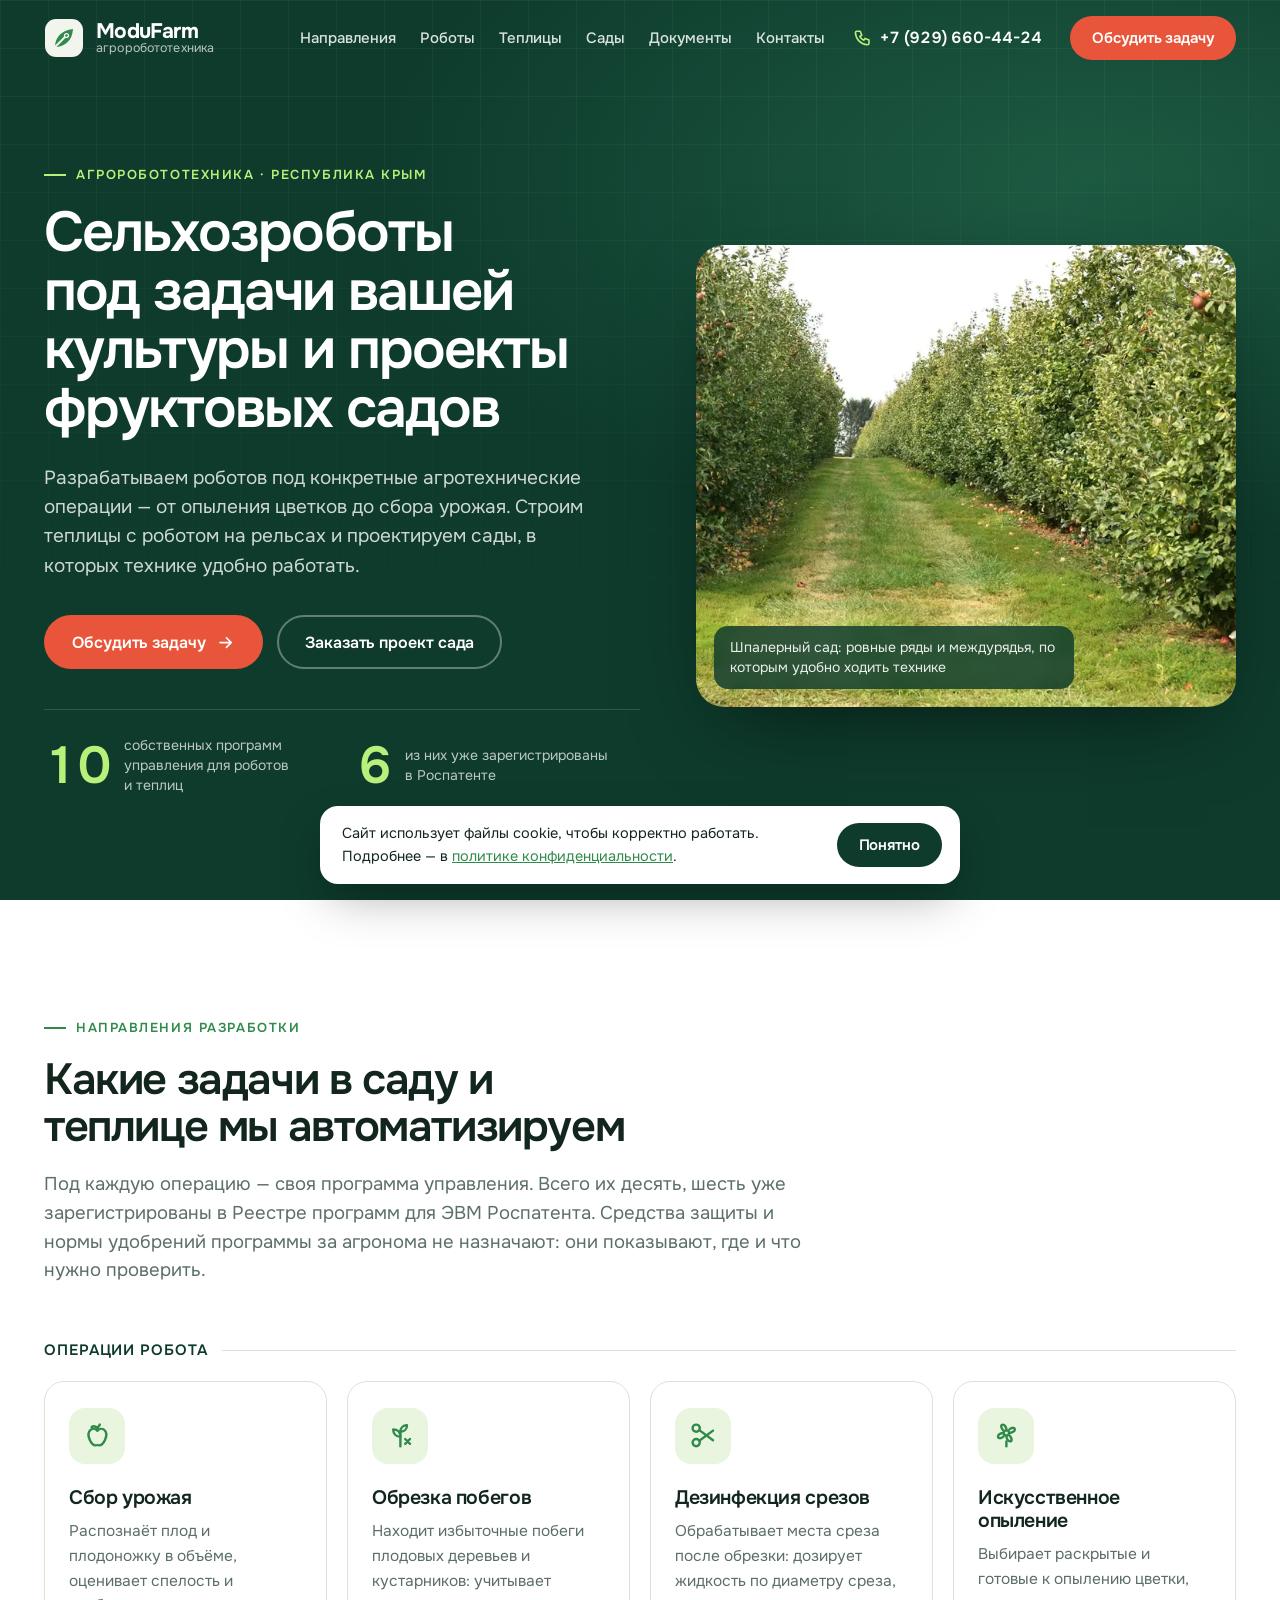
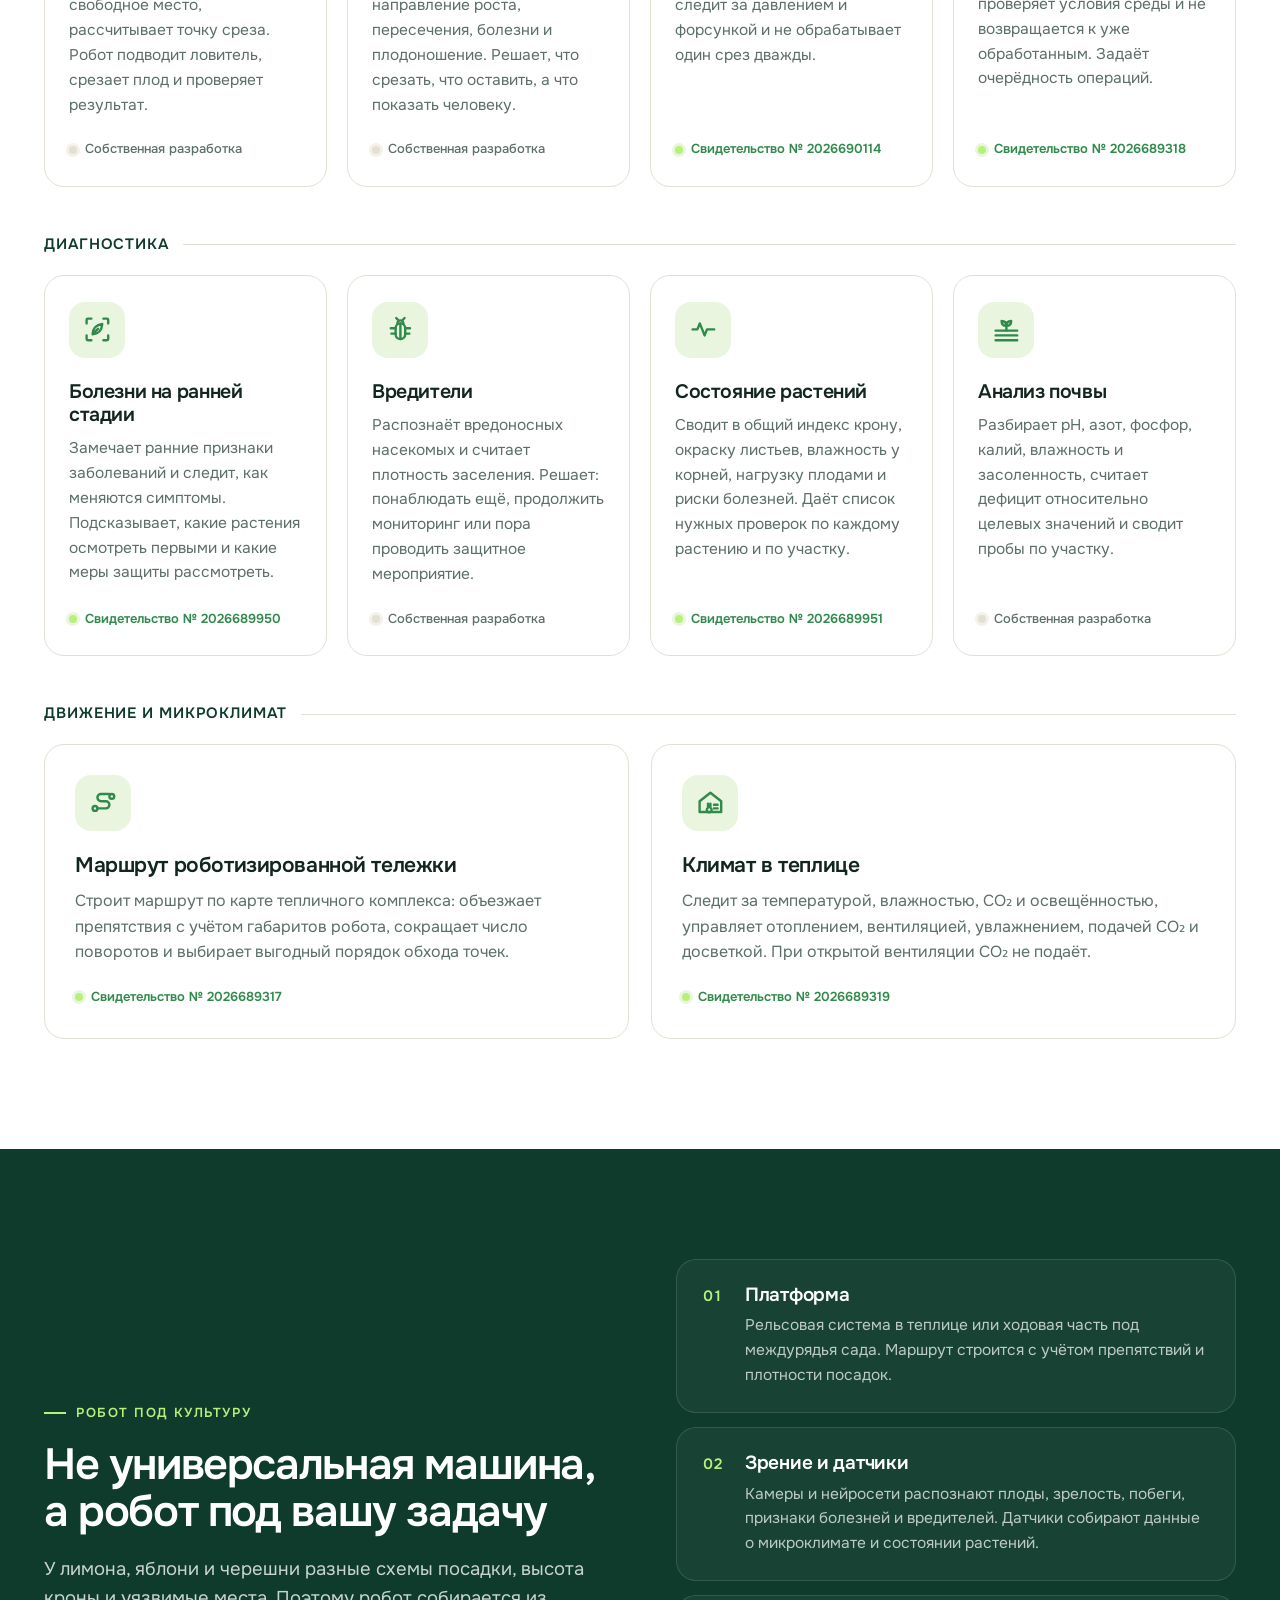
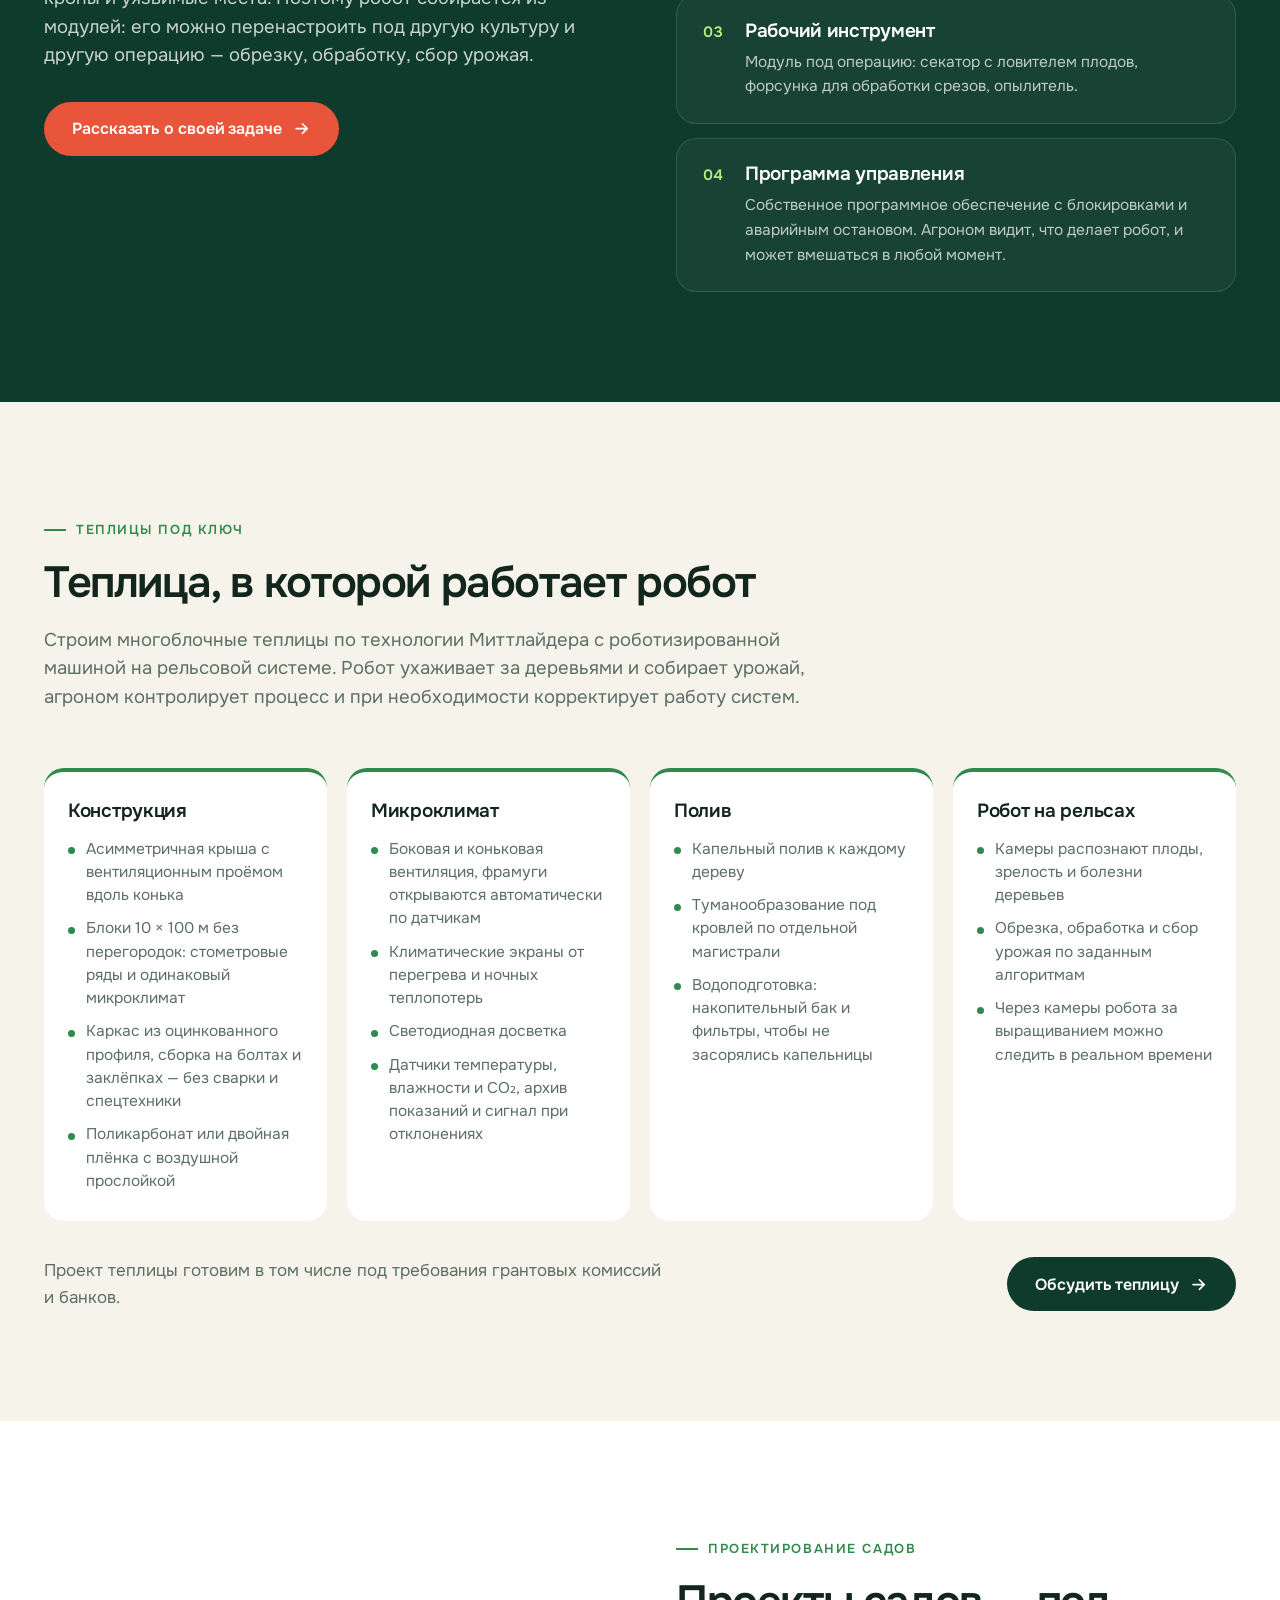
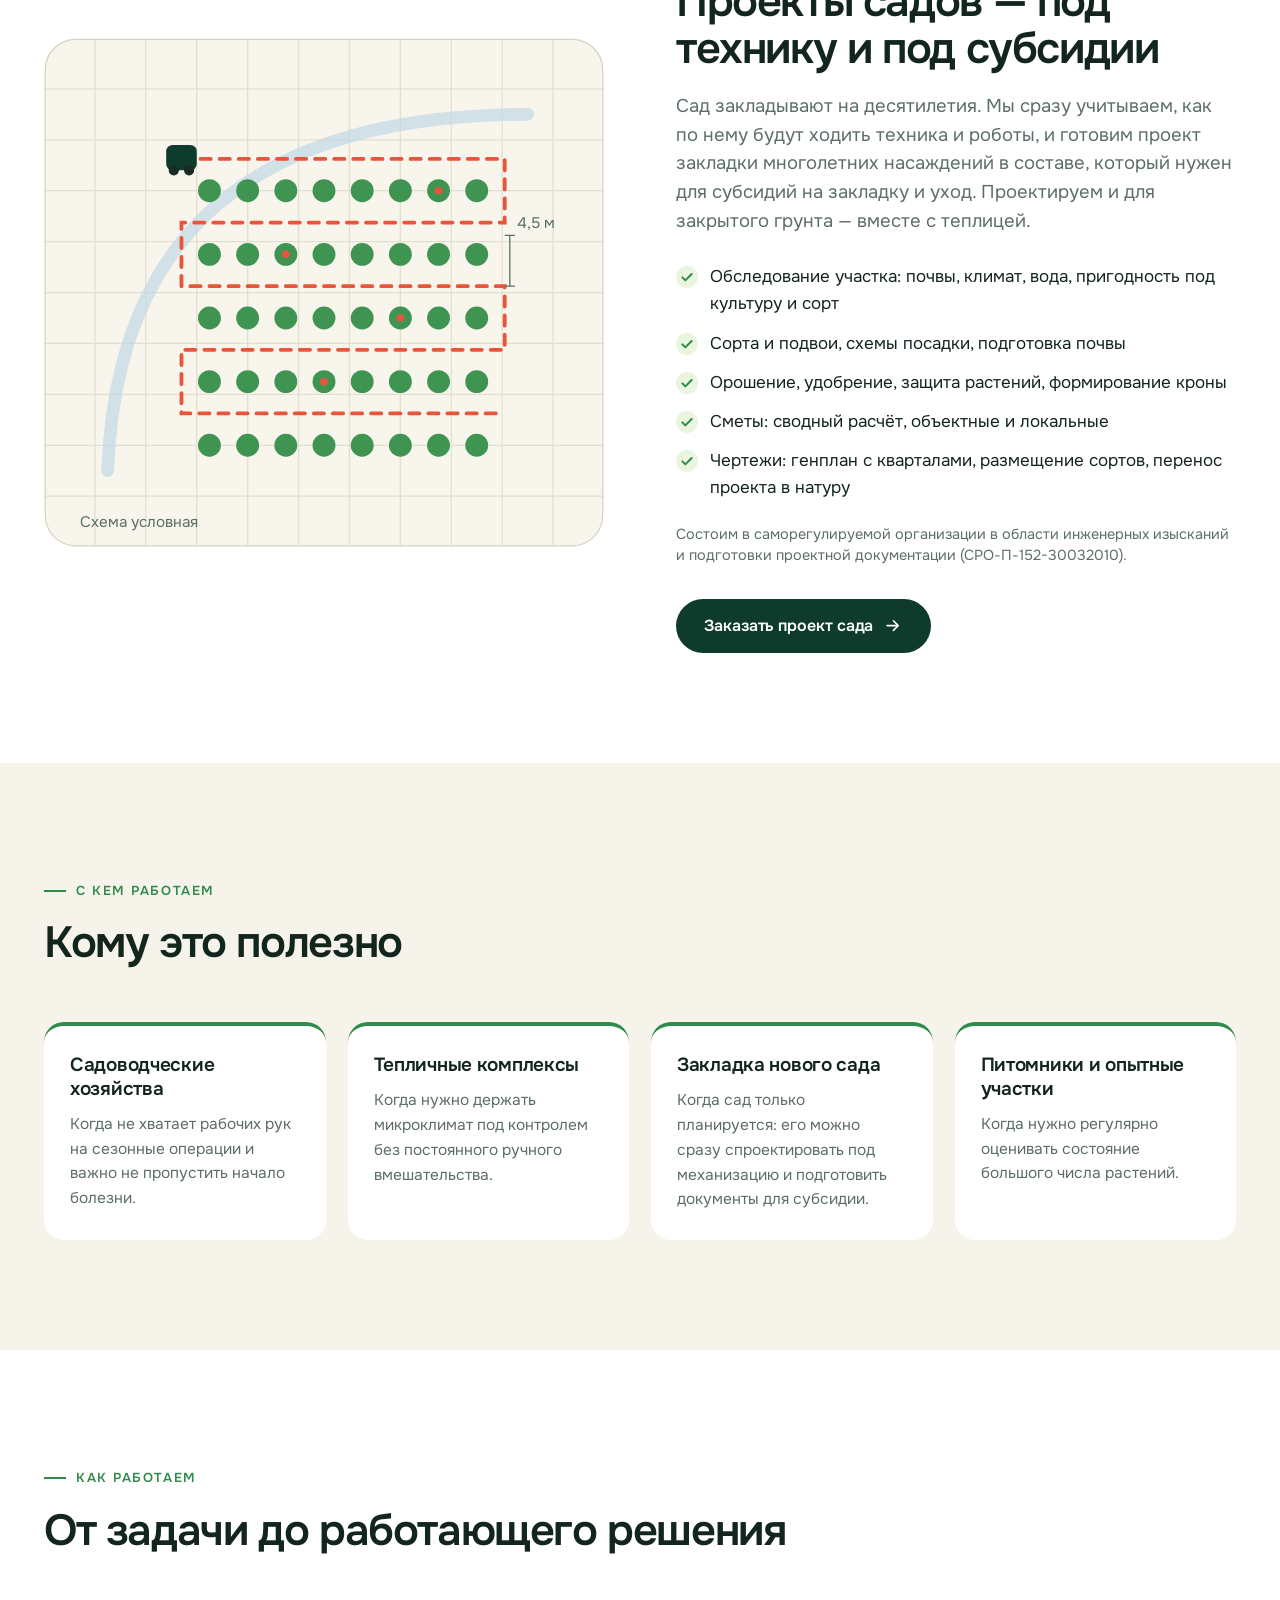
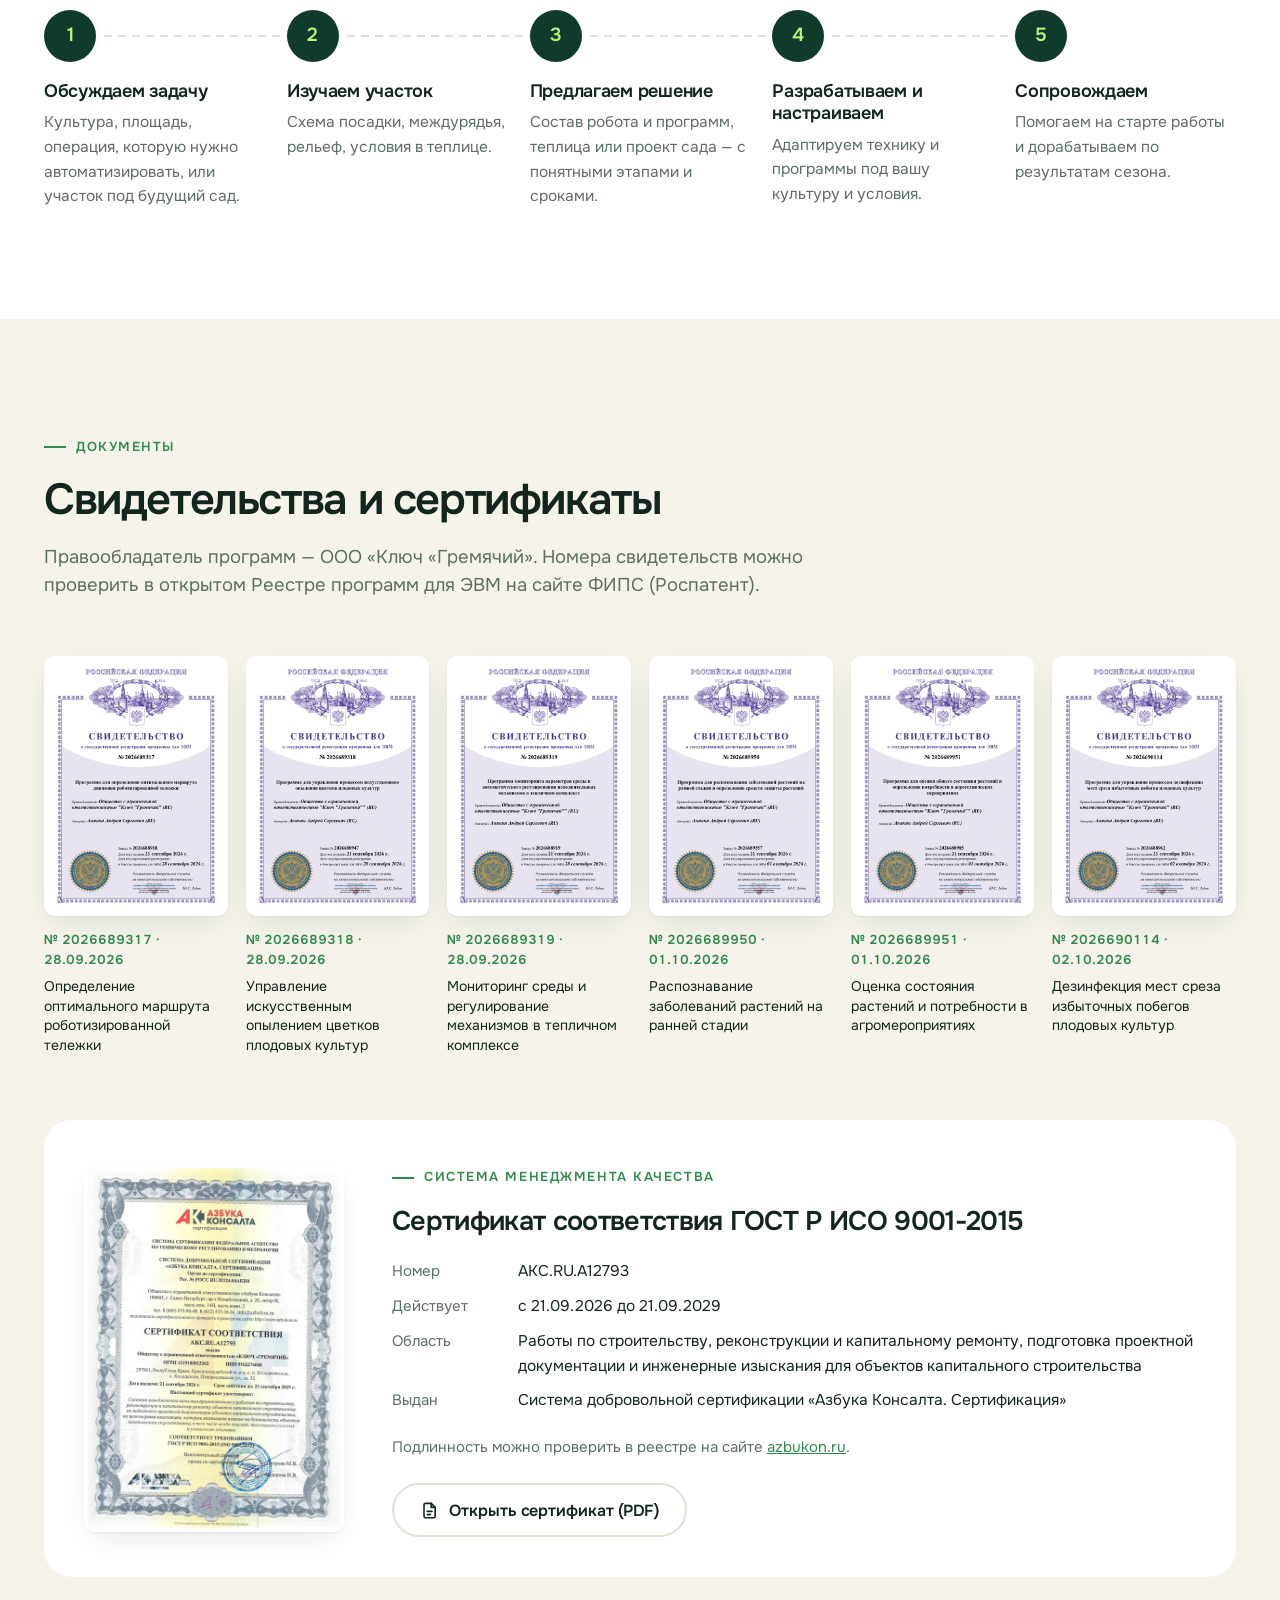
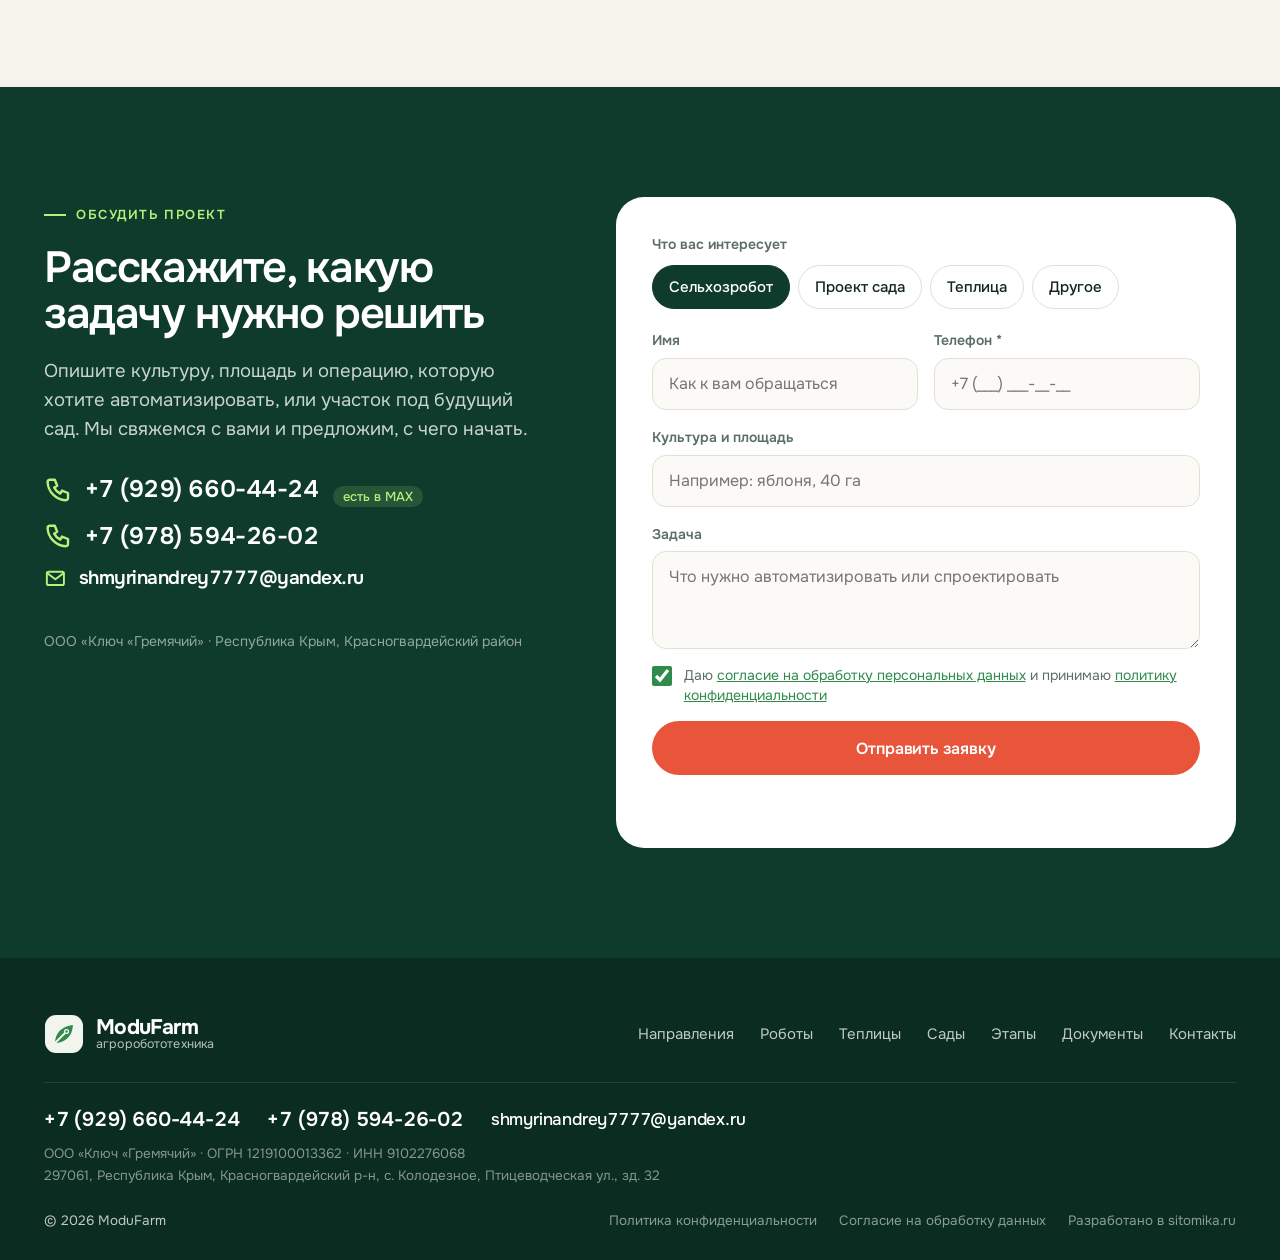
==== commit 895e3b1c: "Первый экран: фото сада вместо анимации с роботом Клиенту не понравилась мультяшная анимация. Постав" ====
--- a/index.html
+++ b/index.html
@@ -114,90 +114,11 @@
         </ul>
       </div>
 
-      <div class="hero__art" aria-hidden="true">
-        <!-- Иллюстрация: роботизированная тележка в междурядье сада. Нарисована для сайта, не фото продукции. -->
-        <svg viewBox="0 0 560 480" class="hero__svg">
-          <defs>
-            <linearGradient id="g-sky" x1="0" y1="0" x2="0" y2="1">
-              <stop offset="0" stop-color="#174c39"/><stop offset="1" stop-color="#0e3b2c"/>
-            </linearGradient>
-            <linearGradient id="g-ground" x1="0" y1="0" x2="0" y2="1">
-              <stop offset="0" stop-color="#2d6b3e"/><stop offset="1" stop-color="#1d5232"/>
-            </linearGradient>
-            <radialGradient id="g-scan" cx="0.5" cy="0" r="1">
-              <stop offset="0" stop-color="#b8f07a" stop-opacity=".55"/><stop offset="1" stop-color="#b8f07a" stop-opacity="0"/>
-            </radialGradient>
-            <clipPath id="c-card"><rect x="0" y="0" width="560" height="480" rx="28"/></clipPath>
-          </defs>
-          <g clip-path="url(#c-card)">
-            <rect width="560" height="480" fill="url(#g-sky)"/>
-            <circle cx="430" cy="92" r="46" fill="#f4c56a" opacity=".9"/>
-            <circle cx="430" cy="92" r="70" fill="#f4c56a" opacity=".12"/>
-            <path d="M0 230 Q140 190 280 214 T560 200 V480 H0z" fill="#1f5a37"/>
-            <path d="M0 262 L560 250 V480 H0z" fill="url(#g-ground)"/>
-            <!-- ряды в перспективе -->
-            <g stroke="#3f8a4d" stroke-width="2" opacity=".55">
-              <path d="M280 252 L-60 480"/><path d="M280 252 L80 480"/><path d="M280 252 L210 480"/>
-              <path d="M280 252 L350 480"/><path d="M280 252 L480 480"/><path d="M280 252 L620 480"/>
-            </g>
-            <!-- деревья: дальний план -->
-            <g class="trees-far">
-              <g transform="translate(222 236)"><rect x="-1.5" y="0" width="3" height="10" fill="#4a3426"/><circle r="11" cy="-4" fill="#3e9450"/></g>
-              <g transform="translate(250 238)"><rect x="-1.5" y="0" width="3" height="9" fill="#4a3426"/><circle r="10" cy="-4" fill="#47a058"/></g>
-              <g transform="translate(310 238)"><rect x="-1.5" y="0" width="3" height="9" fill="#4a3426"/><circle r="10" cy="-4" fill="#47a058"/></g>
-              <g transform="translate(338 236)"><rect x="-1.5" y="0" width="3" height="10" fill="#4a3426"/><circle r="11" cy="-4" fill="#3e9450"/></g>
-            </g>
-            <!-- средний план -->
-            <g>
-              <g transform="translate(168 276)"><rect x="-3" y="0" width="6" height="22" fill="#4a3426"/><circle r="24" cy="-10" fill="#3a8b4b"/><circle r="15" cx="-10" cy="-20" fill="#4ea85e"/><circle cx="8" cy="-6" r="3.5" fill="#e8553a"/><circle cx="-12" cy="-4" r="3.5" fill="#e8553a"/></g>
-              <g transform="translate(392 276)"><rect x="-3" y="0" width="6" height="22" fill="#4a3426"/><circle r="24" cy="-10" fill="#3a8b4b"/><circle r="15" cx="10" cy="-20" fill="#4ea85e"/><circle cx="-8" cy="-4" r="3.5" fill="#e8553a"/><circle cx="12" cy="-10" r="3.5" fill="#e8553a"/></g>
-            </g>
-            <!-- ближний план -->
-            <g>
-              <g transform="translate(70 360)"><rect x="-6" y="0" width="12" height="60" fill="#4a3426"/><circle r="56" cy="-24" fill="#327f43"/><circle r="36" cx="-24" cy="-48" fill="#45a055"/><circle r="26" cx="26" cy="-40" fill="#3d944f"/><circle cx="20" cy="-10" r="7" fill="#e8553a"/><circle cx="-26" cy="-14" r="7" fill="#e8553a"/><circle cx="-4" cy="-56" r="7" fill="#f07a4a"/></g>
-              <g transform="translate(492 360)"><rect x="-6" y="0" width="12" height="60" fill="#4a3426"/><circle r="56" cy="-24" fill="#327f43"/><circle r="36" cx="24" cy="-48" fill="#45a055"/><circle r="26" cx="-26" cy="-40" fill="#3d944f"/><circle cx="-20" cy="-10" r="7" fill="#e8553a"/><circle cx="26" cy="-14" r="7" fill="#e8553a"/></g>
-            </g>
-            <!-- маршрут -->
-            <path class="hero__route" d="M280 470 C280 420 282 360 280 300" stroke="#b8f07a" stroke-width="3" stroke-dasharray="2 12" stroke-linecap="round" fill="none"/>
-            <!-- робот -->
-            <g class="hero__robot" transform="translate(280 392)">
-              <ellipse cx="0" cy="54" rx="92" ry="12" fill="#0b2f22" opacity=".45"/>
-              <!-- скан-луч -->
-              <path class="hero__beam" d="M44 -64 L118 -120 L136 -60 Z" fill="url(#g-scan)"/>
-              <!-- мачта и камера -->
-              <rect x="30" y="-70" width="8" height="52" rx="3" fill="#cfd8d3"/>
-              <rect x="22" y="-86" width="30" height="20" rx="6" fill="#e9efe9"/>
-              <circle cx="44" cy="-76" r="5.5" fill="#0e3b2c"/><circle cx="44" cy="-76" r="2.4" fill="#b8f07a"/>
-              <!-- манипулятор -->
-              <path d="M-36 -22 L-58 -64 L-30 -96" stroke="#e9efe9" stroke-width="8" stroke-linecap="round" stroke-linejoin="round" fill="none"/>
-              <circle cx="-58" cy="-64" r="7" fill="#f4c56a"/><circle cx="-36" cy="-22" r="7" fill="#f4c56a"/>
-              <path d="M-30 -96 l-8 -10 M-30 -96 l10 -6" stroke="#e9efe9" stroke-width="4" stroke-linecap="round"/>
-              <!-- корпус -->
-              <rect x="-74" y="-26" width="148" height="56" rx="14" fill="#f2f4ee"/>
-              <rect x="-74" y="-26" width="148" height="18" rx="9" fill="#e2e8df"/>
-              <rect x="-56" y="-2" width="62" height="16" rx="5" fill="#0e3b2c"/>
-              <rect x="-50" y="3" width="14" height="6" rx="2" fill="#b8f07a"/><rect x="-32" y="3" width="8" height="6" rx="2" fill="#7fc25a"/><rect x="-20" y="3" width="20" height="6" rx="2" fill="#3e9450"/>
-              <circle cx="46" cy="6" r="7" fill="#e8553a"/>
-              <!-- колёса -->
-              <g fill="#1b2a24"><circle cx="-50" cy="38" r="17"/><circle cx="50" cy="38" r="17"/></g>
-              <g fill="#5b6b63"><circle cx="-50" cy="38" r="6"/><circle cx="50" cy="38" r="6"/></g>
-            </g>
-            <!-- метки данных -->
-            <g class="hero__tag" transform="translate(386 168)">
-              <rect width="142" height="54" rx="12" fill="#f2f4ee"/>
-              <circle cx="20" cy="27" r="7" fill="#3e9450"/>
-              <text x="36" y="23" font-family="Onest, sans-serif" font-size="11" fill="#5c6f66">Состояние кроны</text>
-              <text x="36" y="40" font-family="Onest, sans-serif" font-size="13" font-weight="700" fill="#0e3b2c">норма</text>
-            </g>
-            <g class="hero__tag hero__tag--2" transform="translate(30 132)">
-              <rect width="150" height="54" rx="12" fill="#f2f4ee"/>
-              <circle cx="20" cy="27" r="7" fill="#f4c56a"/>
-              <text x="36" y="23" font-family="Onest, sans-serif" font-size="11" fill="#5c6f66">Ряд 14, дерево 32</text>
-              <text x="36" y="40" font-family="Onest, sans-serif" font-size="13" font-weight="700" fill="#0e3b2c">опыление</text>
-            </g>
-          </g>
-        </svg>
-      </div>
+      <figure class="hero__art">
+        <!-- Фото: Unsplash (rjk3O3jTc8o, лицензия Unsplash). Это не объект заказчика — заменить на его фото, когда будут. -->
+        <img class="hero__photo" src="img/hero-sad-1120.webp" srcset="img/hero-sad-700.webp 700w, img/hero-sad-1120.webp 1120w" sizes="(max-width: 1040px) 92vw, 540px" width="1120" height="960" alt="Ряды плодовых деревьев на шпалере в интенсивном саду" fetchpriority="high">
+        <figcaption class="hero__caption">Шпалерный сад: ровные ряды и&nbsp;междурядья, по которым удобно ходить технике</figcaption>
+      </figure>
     </div>
   </section>
 
--- a/css/style.css
+++ b/css/style.css
@@ -85,17 +85,9 @@
 .hero__facts li { display: flex; align-items: center; gap: 14px; }
 .hero__facts b { font: 600 52px/1 var(--f-head); letter-spacing: -.04em; font-variant-numeric: tabular-nums; color: var(--c-lime); }
 .hero__facts span { font-size: 14px; line-height: 1.4; color: rgba(255, 255, 255, .72); }
-.hero__art { position: relative; }
-.hero__svg { width: 100%; height: auto; border-radius: 28px; box-shadow: 0 30px 80px -30px rgba(0, 0, 0, .6); }
-.hero__route { animation: route 1.6s linear infinite; }
-.hero__beam { animation: beam 3.2s ease-in-out infinite; transform-origin: 44px -76px; }
-.hero__robot { animation: bob 4s ease-in-out infinite; }
-.hero__tag { animation: float 6s ease-in-out infinite; }
-.hero__tag--2 { animation-delay: -3s; }
-@keyframes route { to { stroke-dashoffset: -28; } }
-@keyframes beam { 0%, 100% { opacity: .35; } 50% { opacity: 1; } }
-@keyframes bob { 0%, 100% { transform: translate(280px, 392px); } 50% { transform: translate(280px, 389px); } }
-@keyframes float { 0%, 100% { translate: 0 0; } 50% { translate: 0 -6px; } }
+.hero__art { position: relative; margin: 0; }
+.hero__photo { width: 100%; height: auto; aspect-ratio: 7 / 6; object-fit: cover; border-radius: 28px; background: #1d5232; box-shadow: 0 30px 80px -30px rgba(0, 0, 0, .6); }
+.hero__caption { position: absolute; left: 18px; right: 18px; bottom: 18px; max-width: 360px; padding: 12px 16px; border-radius: 14px; background: rgba(14, 59, 44, .82); -webkit-backdrop-filter: blur(6px); backdrop-filter: blur(6px); color: rgba(255, 255, 255, .9); font-size: 14px; line-height: 1.4; }
 
 @media (min-width: 1041px) {
   .hero { display: flex; align-items: center; min-height: 100vh; min-height: 100svh; }
@@ -330,7 +322,7 @@
   .hero__lead { font-size: 17px; }
   .hero__actions .btn { width: 100%; }
   .hero__facts { grid-template-columns: 1fr; gap: 14px; }
-  .hero__facts b { font-size: 42px; min-width: 34px; }
+  .hero__facts b { flex: none; min-width: 1.4em; font-size: 42px; }
   .cards, .audience, .steps, .features { grid-template-columns: 1fr; }
   .cards-group + .cards-group { margin-top: 36px; }
   .features__foot .btn { width: 100%; }
